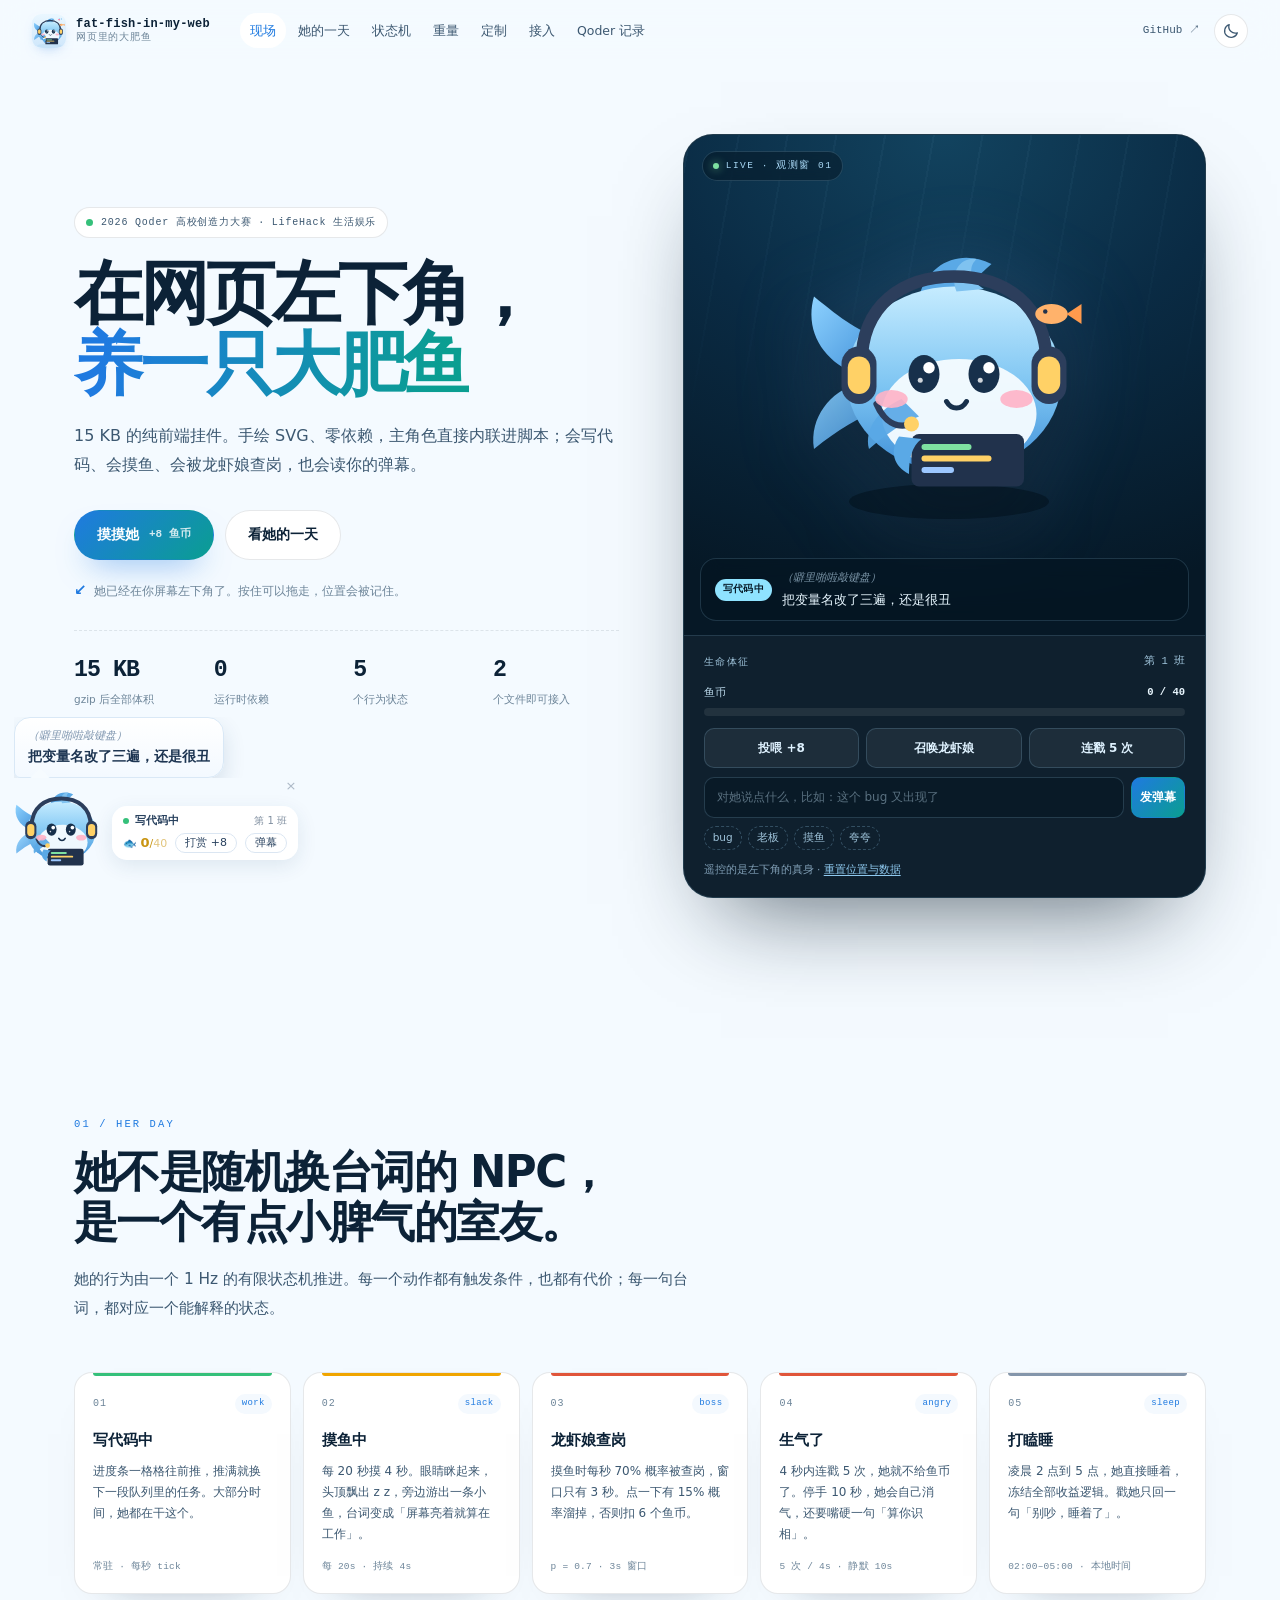
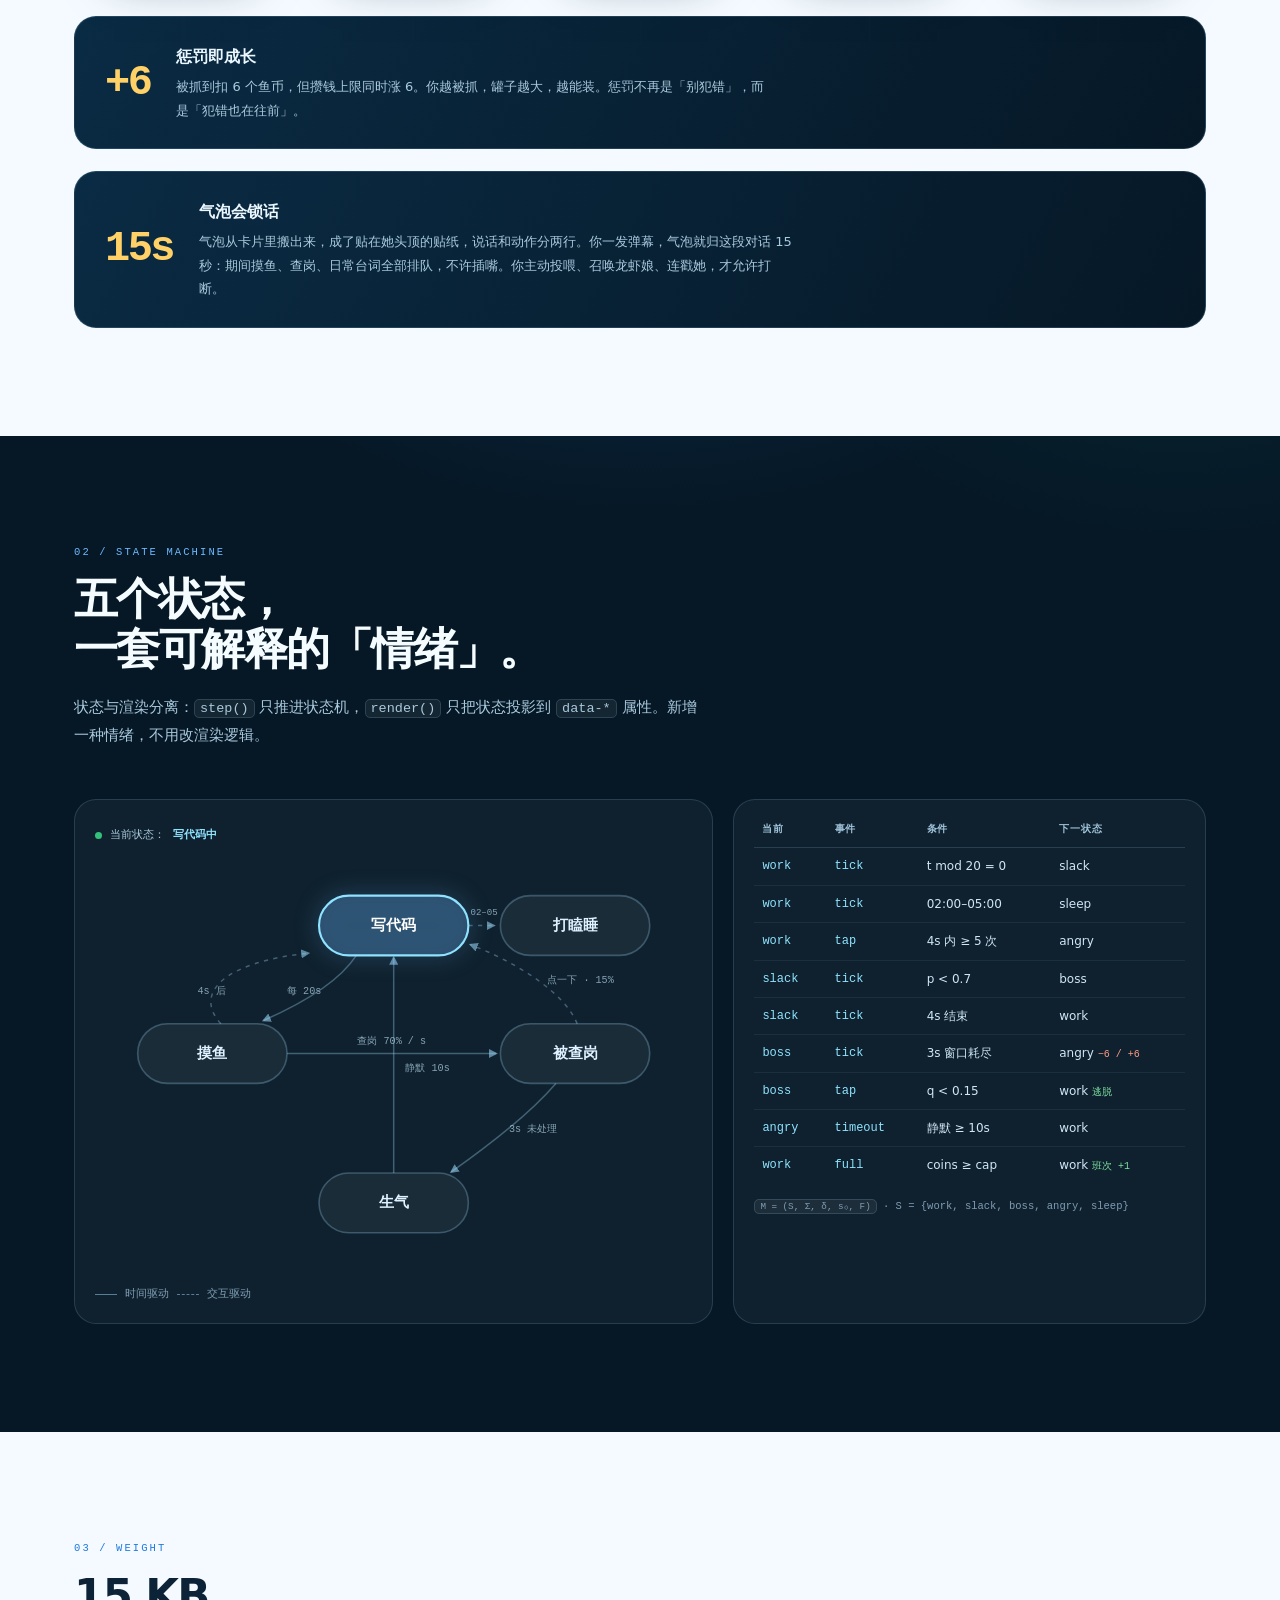
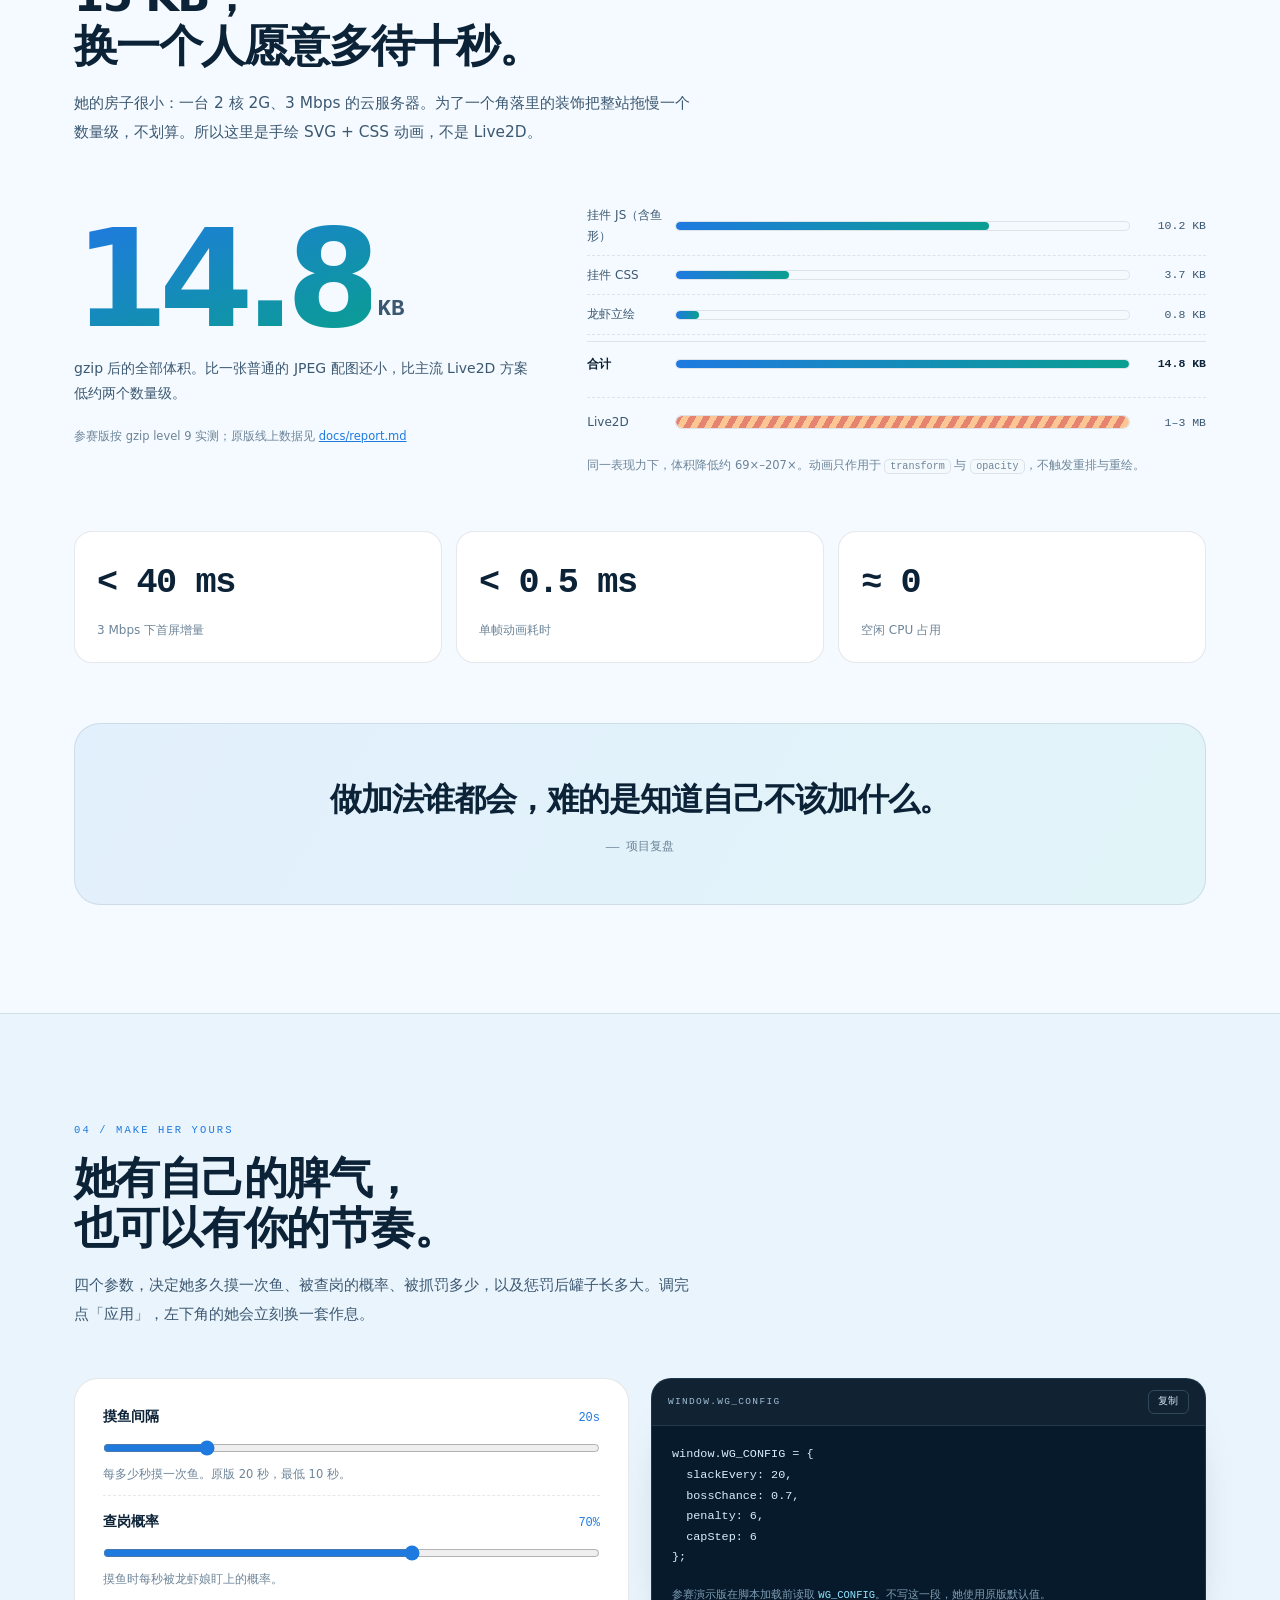
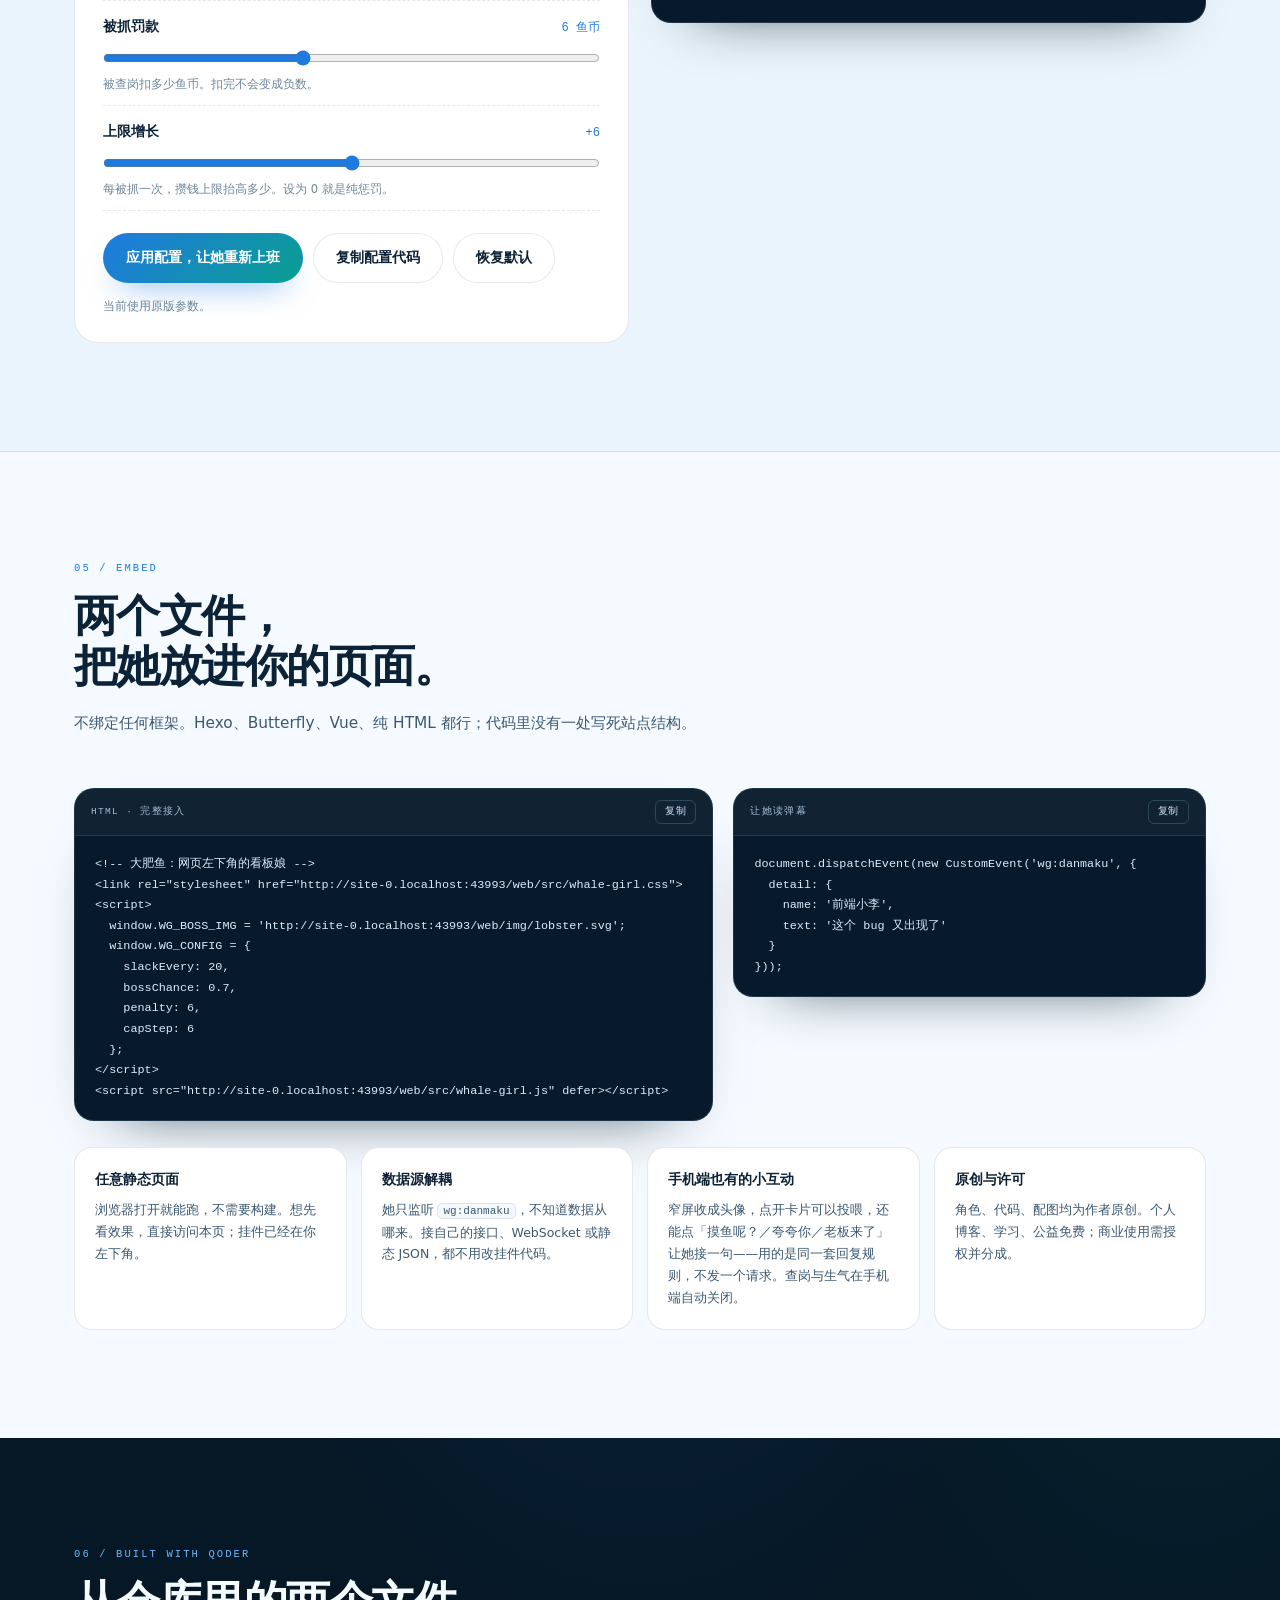
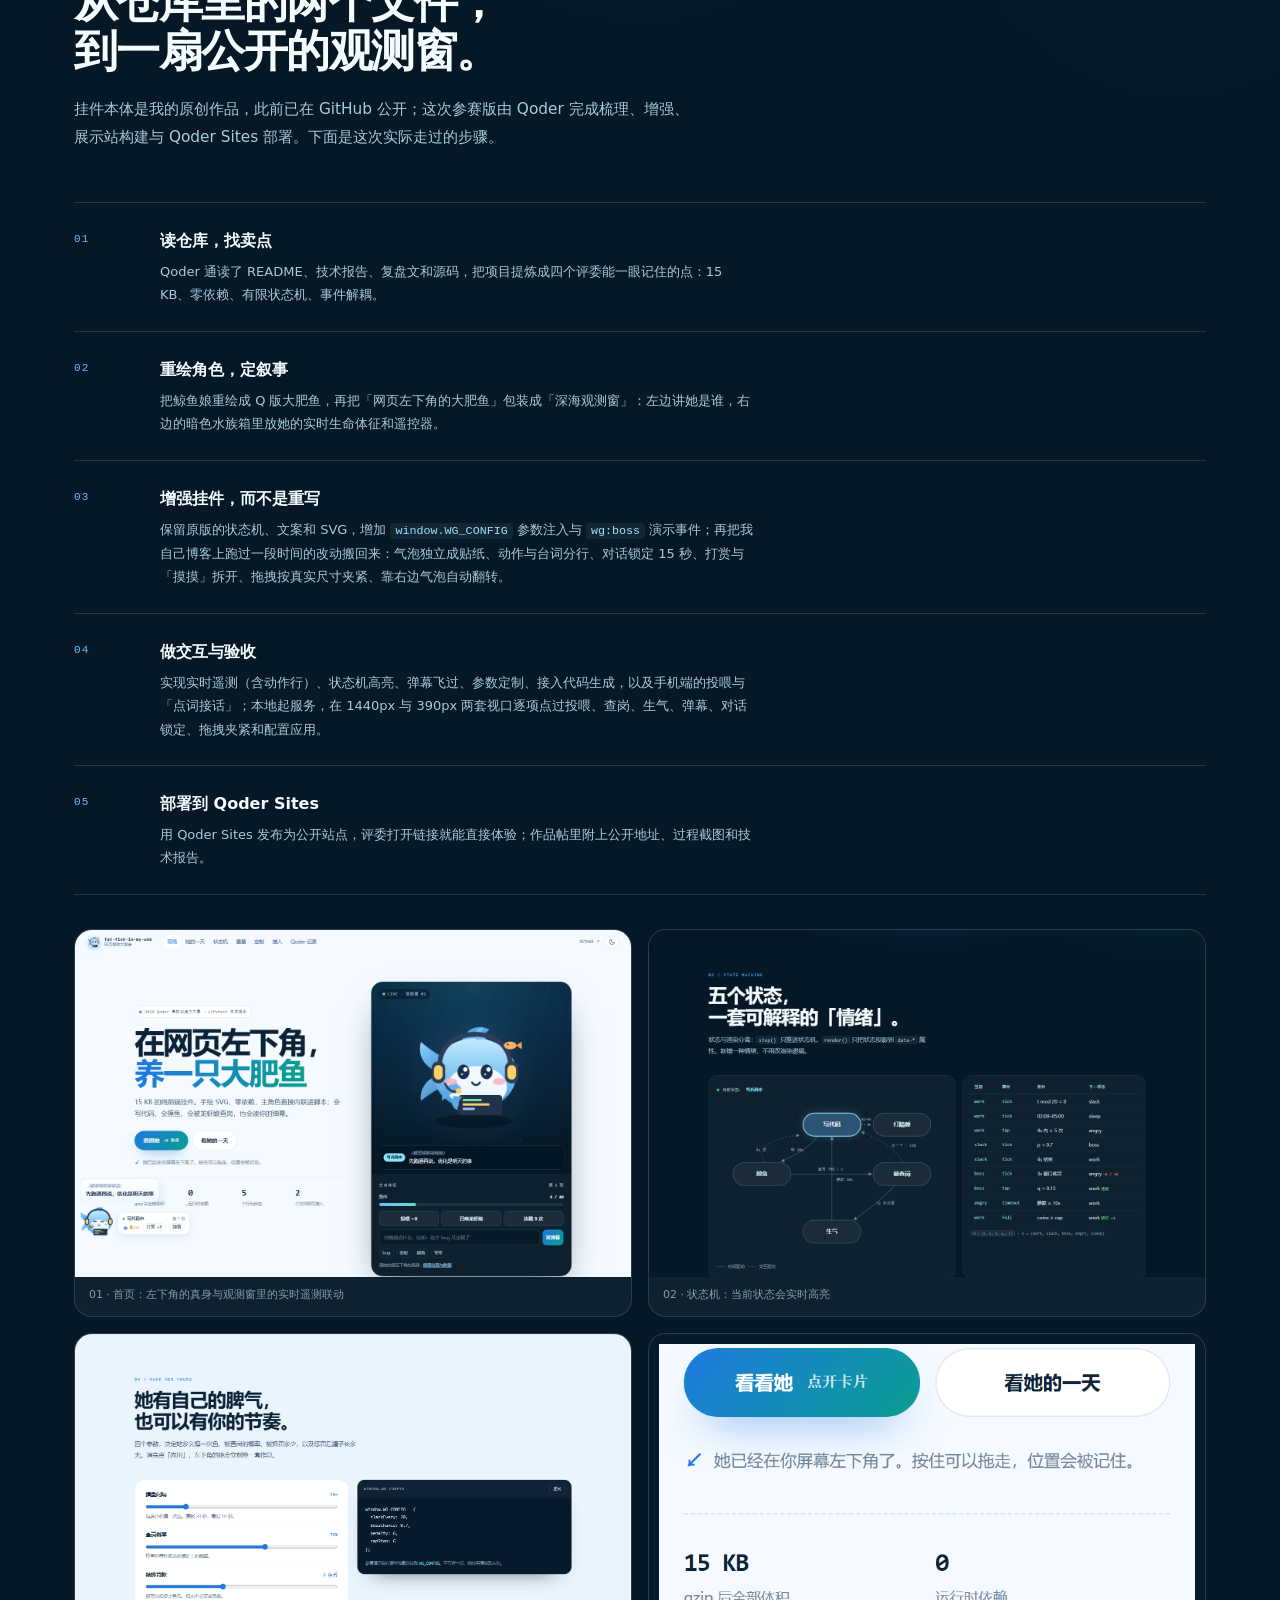
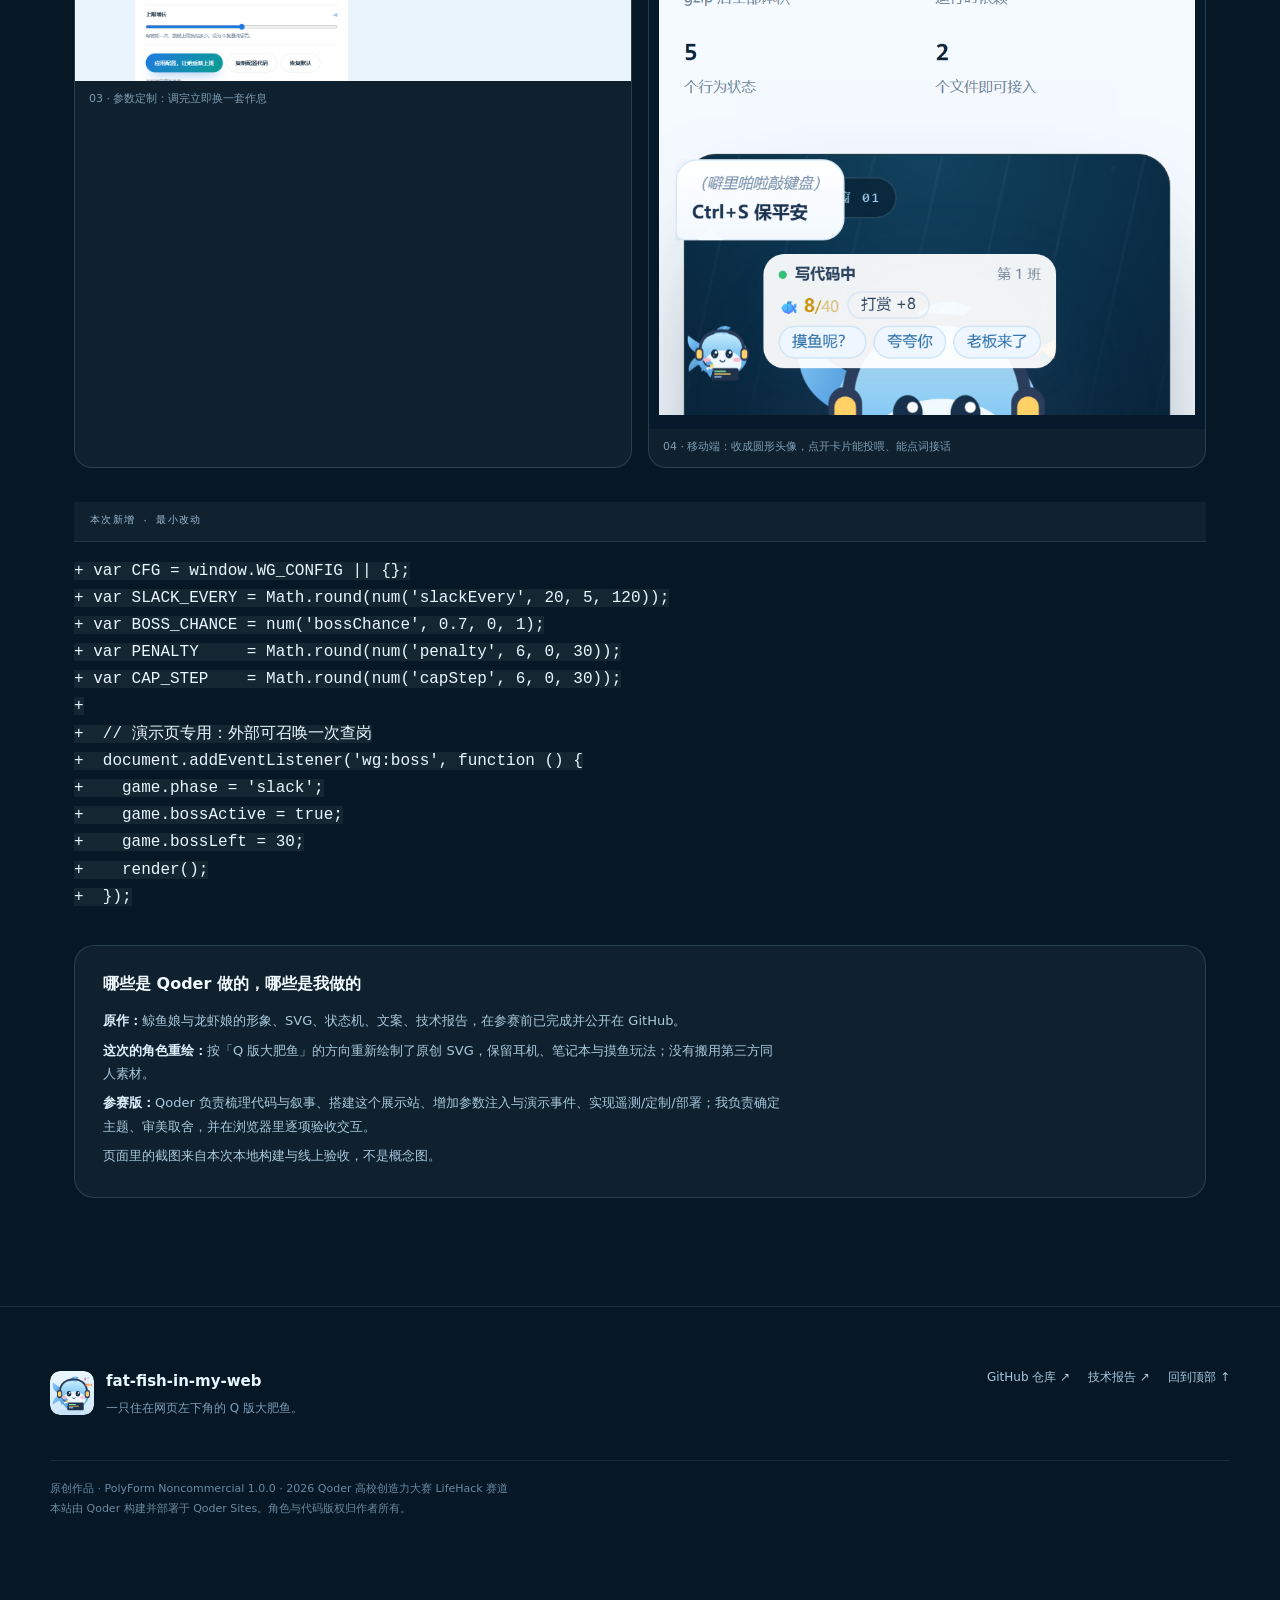
==== web/index.html @ 29bec988 "feat: 参赛版「大肥鱼」展示站与挂件增强（2026 Qoder 高校创造力大赛 · LifeHack） 角色从鲸鱼娘重绘为原创 Q 版大肥鱼（原素材为 CC BY-NC-SA，不搬运）。 挂件补上" ====
<!DOCTYPE html>
<html lang="zh-CN" data-theme="light">
<head>
<meta charset="utf-8">
<meta name="viewport" content="width=device-width, initial-scale=1">
<title>大肥鱼 · 在网页左下角养一只 Q 版大肥鱼</title>
<meta name="description" content="一个纯前端、零依赖、手绘 SVG 的 Q 版网页看板娘。会写代码、会摸鱼、会被龙虾娘查岗，也会读你的弹幕。2026 Qoder 高校创造力大赛 LifeHack 参赛作品。">
<meta name="author" content="JINRONG121312">
<meta name="theme-color" content="#f4faff">
<script>
  // 尽早标记 JS 可用并恢复主题，避免首屏闪烁
  (function () {
    var d = document.documentElement;
    d.classList.add('js');
    try {
      var t = localStorage.getItem('wg-site-theme');
      if (t !== 'light' && t !== 'dark') {
        t = window.matchMedia && window.matchMedia('(prefers-color-scheme: dark)').matches ? 'dark' : 'light';
      }
      d.setAttribute('data-theme', t);
    } catch (e) { /* 隐私模式忽略 */ }
  })();
</script>
<link rel="icon" href="assets/fat-fish.svg" type="image/svg+xml">
<link rel="canonical" href="https://fat-fish-in-my-web-k9qghxjx4u5.qoder.website/">
<link rel="stylesheet" href="styles.css">
<link rel="stylesheet" href="src/whale-girl.css">

<meta property="og:type" content="website">
<meta property="og:url" content="https://fat-fish-in-my-web-k9qghxjx4u5.qoder.website/">
<meta property="og:site_name" content="fat-fish-in-my-web">
<meta property="og:title" content="大肥鱼 · 网页左下角的 Q 版看板娘">
<meta property="og:description" content="会写代码、会摸鱼、会被龙虾娘查岗，也会读你的弹幕。纯前端、零依赖、手绘 SVG。">
<meta property="og:image" content="https://fat-fish-in-my-web-k9qghxjx4u5.qoder.website/assets/social-preview.png">
<meta property="og:image:width" content="1200">
<meta property="og:image:height" content="630">
<meta property="og:image:alt" content="大肥鱼：网页左下角的 Q 版看板娘">
<meta name="twitter:card" content="summary_large_image">
<meta name="twitter:title" content="大肥鱼 · 网页左下角的 Q 版看板娘">
<meta name="twitter:description" content="会写代码、会摸鱼、会被龙虾娘查岗，也会读你的弹幕。纯前端、零依赖、手绘 SVG。">
<meta name="twitter:image" content="https://fat-fish-in-my-web-k9qghxjx4u5.qoder.website/assets/social-preview.png">

<script>
  // 参赛演示版配置：必须在挂件脚本之前写入
  (function () {
    window.WG_BOSS_IMG = 'img/lobster.svg';
    var p = new URLSearchParams(location.search);
    var cfg = {};
    if (p.has('slack')) cfg.slackEvery = Number(p.get('slack'));
    if (p.has('boss')) cfg.bossChance = Number(p.get('boss'));
    if (p.has('penalty')) cfg.penalty = Number(p.get('penalty'));
    if (p.has('cap')) cfg.capStep = Number(p.get('cap'));
    if (Object.keys(cfg).length) window.WG_CONFIG = cfg;
  })();
</script>
</head>
<body>
<a class="skip-link" href="#main">跳到主要内容</a>

<header class="site-header" id="site-header">
  <a class="brand" href="#top" aria-label="fat-fish-in-my-web，回到顶部">
    <img src="assets/fat-fish.svg" alt="" width="34" height="34">
    <span class="brand-text"><b>fat-fish-in-my-web</b><small>网页里的大肥鱼</small></span>
  </a>

  <nav class="site-nav" aria-label="主导航">
    <a href="#live">现场</a>
    <a href="#day">她的一天</a>
    <a href="#fsm">状态机</a>
    <a href="#weight">重量</a>
    <a href="#customize">定制</a>
    <a href="#embed">接入</a>
    <a href="#qoder">Qoder 记录</a>
  </nav>

  <div class="header-actions">
    <a class="ghost-link" href="https://github.com/JINRONG121312/whale-in-my-web" target="_blank" rel="noopener">GitHub <span aria-hidden="true">↗</span></a>
    <button class="theme-toggle" id="theme-toggle" type="button" aria-label="切换到深色模式" aria-pressed="false">
      <svg class="icon-moon" viewBox="0 0 24 24" width="18" height="18" aria-hidden="true"><path d="M20.5 14.4A8.6 8.6 0 0 1 9.6 3.5 8.7 8.7 0 1 0 20.5 14.4Z" fill="none" stroke="currentColor" stroke-width="1.7" stroke-linejoin="round"/></svg>
      <svg class="icon-sun" viewBox="0 0 24 24" width="18" height="18" aria-hidden="true"><circle cx="12" cy="12" r="4.1" fill="none" stroke="currentColor" stroke-width="1.7"/><path d="M12 2.5v2.2M12 19.3v2.2M2.5 12h2.2M19.3 12h2.2M5.3 5.3l1.6 1.6M17.1 17.1l1.6 1.6M18.7 5.3l-1.6 1.6M6.9 17.1l-1.6 1.6" fill="none" stroke="currentColor" stroke-width="1.7" stroke-linecap="round"/></svg>
    </button>
  </div>
</header>

<main id="main">
  <section class="hero" id="top">
    <div class="hero-copy reveal">
      <p class="eyebrow"><span class="pulse" aria-hidden="true"></span> 2026 Qoder 高校创造力大赛 · LifeHack 生活娱乐</p>
      <h1>在网页左下角，<br><em>养一只大肥鱼</em></h1>
      <p class="lede">15 KB 的纯前端挂件。手绘 SVG、零依赖，主角色直接内联进脚本；会写代码、会摸鱼、会被龙虾娘查岗，也会读你的弹幕。</p>

      <div class="hero-actions">
        <button class="btn btn-primary" id="hero-feed" type="button">摸摸她 <span class="btn-extra">+8 鱼币</span></button>
        <a class="btn btn-ghost" href="#day">看她的一天</a>
      </div>

      <p class="whale-hint"><span class="hint-arrow" aria-hidden="true">↙</span> 她已经在你屏幕左下角了。按住可以拖走，位置会被记住。</p>

      <dl class="stats">
        <div><dt>15 KB</dt><dd>gzip 后全部体积</dd></div>
        <div><dt>0</dt><dd>运行时依赖</dd></div>
        <div><dt>5</dt><dd>个行为状态</dd></div>
        <div><dt>2</dt><dd>个文件即可接入</dd></div>
      </dl>
    </div>

    <div class="aquarium reveal" id="live" aria-label="大肥鱼实时观测窗与遥控器">
      <div class="aquarium-sky">
        <div class="bubbles" aria-hidden="true">
          <i style="--x:10%;--d:10s;--s:5px;--delay:-2s"></i>
          <i style="--x:22%;--d:13s;--s:3px;--delay:-7s"></i>
          <i style="--x:38%;--d:9s;--s:6px;--delay:-4s"></i>
          <i style="--x:58%;--d:14s;--s:4px;--delay:-9s"></i>
          <i style="--x:74%;--d:11s;--s:7px;--delay:-1s"></i>
          <i style="--x:88%;--d:12s;--s:3px;--delay:-6s"></i>
        </div>

        <div class="aquarium-label"><i aria-hidden="true"></i> LIVE · 观测窗 01</div>
        <div class="danmaku-band" id="danmaku-band" aria-hidden="true"></div>

        <div class="hero-whale" aria-hidden="true">
          <svg viewBox="0 0 120 120">
            <defs>
              <linearGradient id="heroBody" x1="0" y1="0" x2="0" y2="1">
                <stop offset="0%" stop-color="#c6ecff"/>
                <stop offset="55%" stop-color="#7cc4f2"/>
                <stop offset="100%" stop-color="#3f8fd8"/>
              </linearGradient>
              <linearGradient id="heroFin" x1="0" y1="0" x2="1" y2="1">
                <stop offset="0%" stop-color="#8ed2ff"/>
                <stop offset="100%" stop-color="#3f8fd8"/>
              </linearGradient>
            </defs>
            <ellipse cx="62" cy="113" rx="40" ry="7" fill="#03111d" opacity="0.55"/>
            <g class="tail">
              <path d="M25 62C12 57 4 45 8 31c11 9 19 15 27 16-5 6-9 11-10 15z" fill="url(#heroFin)"/>
              <path d="M25 66C15 69 6 79 8 92c10-8 18-13 26-15-5-5-8-8-9-11z" fill="url(#heroFin)" opacity="0.88"/>
            </g>
            <path d="M50 31c4-14 17-19 29-13-6 5-12 12-15 20z" fill="#5aa9e6"/>
            <ellipse cx="64" cy="64" rx="43" ry="37" fill="url(#heroBody)"/>
            <ellipse cx="66" cy="78" rx="31" ry="22" fill="#f6fcff" opacity="0.95"/>
            <path d="M43 72c-9 4-15 12-13 20 7-6 14-11 20-13z" fill="#5aa9e6" opacity="0.92"/>
            <path d="M65 29c-3-8 2-14 8-13-4 4-2 9 3 12z" fill="#7fc2f0"/>
            <path d="M27 58c0-24 17-35 37-35s37 11 37 35" fill="none" stroke="#2c3e5c" stroke-width="5" stroke-linecap="round"/>
            <rect x="19" y="51" width="14" height="23" rx="7" fill="#2c3e5c"/>
            <rect x="21.5" y="55" width="9" height="15" rx="4.5" fill="#ffd166"/>
            <rect x="95" y="51" width="14" height="23" rx="7" fill="#2c3e5c"/>
            <rect x="97.5" y="55" width="9" height="15" rx="4.5" fill="#ffd166"/>
            <path d="M33 74c3 7 8 10 14 8" fill="none" stroke="#2c3e5c" stroke-width="2.5" stroke-linecap="round"/>
            <circle cx="47" cy="82" r="3" fill="#ffd166"/>
            <g class="eyes">
              <ellipse cx="52" cy="62" rx="6.2" ry="7.6" fill="#17304b"/>
              <ellipse cx="76" cy="62" rx="6.2" ry="7.6" fill="#17304b"/>
              <circle cx="54" cy="59.5" r="2.3" fill="#ffffff"/>
              <circle cx="78" cy="59.5" r="2.3" fill="#ffffff"/>
              <circle cx="50.5" cy="64.5" r="1" fill="#ffffff" opacity="0.8"/>
              <circle cx="74.5" cy="64.5" r="1" fill="#ffffff" opacity="0.8"/>
            </g>
            <ellipse cx="39" cy="72" rx="6.5" ry="3.6" fill="#ffb3c7" opacity="0.9"/>
            <ellipse cx="89" cy="72" rx="6.5" ry="3.6" fill="#ffb3c7" opacity="0.9"/>
            <path d="M61 73c2 3.5 6 3.5 8 0" fill="none" stroke="#17304b" stroke-width="2" stroke-linecap="round"/>
            <g>
              <rect x="47" y="86" width="45" height="21" rx="3" fill="#21324c"/>
              <rect x="51" y="90" width="20" height="2.4" rx="1.2" fill="#7ee0a0"/>
              <rect x="51" y="94.6" width="28" height="2.4" rx="1.2" fill="#ffd166"/>
              <rect x="51" y="99.2" width="13" height="2.4" rx="1.2" fill="#9cc7ff"/>
            </g>
            <path d="M42 87c-4 6-2 12 4 15 0-6 1-11 5-14z" fill="#5aa9e6"/>
            <g class="fish">
              <ellipse cx="103" cy="38" rx="6.5" ry="4" fill="#ffb26b"/>
              <path d="M109 38l6-4v8z" fill="#ff9a4d"/>
              <circle cx="100.5" cy="37" r="0.9" fill="#21324c"/>
            </g>
          </svg>
        </div>

        <div class="aquarium-quote">
          <span class="quote-state" id="quote-state">写代码中</span>
          <div class="quote-text">
            <p class="quote-act" id="quote-act"></p>
            <p id="quote-line">大肥鱼正在假装很忙</p>
          </div>
        </div>
      </div>

      <div class="console">
        <div class="console-head">
          <span class="console-title">生命体征<span class="config-badge" id="config-badge" hidden>自定义参数</span></span>
          <span class="console-shift" id="console-shift">第 1 班</span>
        </div>

        <div class="meter-row">
          <div class="meter-label"><span>鱼币</span><b><span id="coins">0</span> / <span id="cap">40</span></b></div>
          <div class="meter" role="progressbar" aria-label="鱼币进度" aria-valuemin="0" aria-valuemax="40" aria-valuenow="0" id="coins-meter"><span id="coins-bar"></span></div>
        </div>

        <div class="console-actions">
          <button class="mini-btn" id="btn-feed" type="button">投喂 +8</button>
          <button class="mini-btn" id="btn-boss" type="button">召唤龙虾娘</button>
          <button class="mini-btn" id="btn-angry" type="button">连戳 5 次</button>
        </div>

        <form class="danmaku-form" id="danmaku-form">
          <label class="sr-only" for="danmaku-input">对她说点什么</label>
          <input id="danmaku-input" type="text" maxlength="28" placeholder="对她说点什么，比如：这个 bug 又出现了" autocomplete="off">
          <button class="mini-btn mini-btn-send" type="submit">发弹幕</button>
        </form>

        <div class="quick-lines" aria-label="快捷弹幕">
          <button type="button" data-line="这个 bug 又出现了">bug</button>
          <button type="button" data-line="老板来了，快装忙">老板</button>
          <button type="button" data-line="今天又摸鱼了">摸鱼</button>
          <button type="button" data-line="大肥鱼好可爱">夸夸</button>
        </div>

        <p class="console-note">遥控的是左下角的真身 · <button class="text-btn" id="btn-reset" type="button">重置位置与数据</button></p>
      </div>
    </div>
  </section>

  <section class="section" id="day">
    <div class="section-head reveal">
      <p class="kicker">01 / HER DAY</p>
      <h2>她不是随机换台词的 NPC，<br>是一个有点小脾气的室友。</h2>
      <p class="section-lede">她的行为由一个 1 Hz 的有限状态机推进。每一个动作都有触发条件，也都有代价；每一句台词，都对应一个能解释的状态。</p>
    </div>

    <div class="timeline">
      <article class="tcard reveal" data-state="work">
        <div class="tcard-top"><span class="tnum">01</span><span class="tstate">work</span></div>
        <h3>写代码中</h3>
        <p>进度条一格格往前推，推满就换下一段队列里的任务。大部分时间，她都在干这个。</p>
        <div class="tmeta">常驻 · 每秒 tick</div>
      </article>
      <article class="tcard reveal" data-state="slack">
        <div class="tcard-top"><span class="tnum">02</span><span class="tstate">slack</span></div>
        <h3>摸鱼中</h3>
        <p>每 20 秒摸 4 秒。眼睛眯起来，头顶飘出 z z，旁边游出一条小鱼，台词变成「屏幕亮着就算在工作」。</p>
        <div class="tmeta">每 20s · 持续 4s</div>
      </article>
      <article class="tcard reveal" data-state="boss">
        <div class="tcard-top"><span class="tnum">03</span><span class="tstate">boss</span></div>
        <h3>龙虾娘查岗</h3>
        <p>摸鱼时每秒 70% 概率被查岗，窗口只有 3 秒。点一下有 15% 概率溜掉，否则扣 6 个鱼币。</p>
        <div class="tmeta">p = 0.7 · 3s 窗口</div>
      </article>
      <article class="tcard reveal" data-state="angry">
        <div class="tcard-top"><span class="tnum">04</span><span class="tstate">angry</span></div>
        <h3>生气了</h3>
        <p>4 秒内连戳 5 次，她就不给鱼币了。停手 10 秒，她会自己消气，还要嘴硬一句「算你识相」。</p>
        <div class="tmeta">5 次 / 4s · 静默 10s</div>
      </article>
      <article class="tcard reveal" data-state="sleep">
        <div class="tcard-top"><span class="tnum">05</span><span class="tstate">sleep</span></div>
        <h3>打瞌睡</h3>
        <p>凌晨 2 点到 5 点，她直接睡着，冻结全部收益逻辑。戳她只回一句「别吵，睡着了」。</p>
        <div class="tmeta">02:00–05:00 · 本地时间</div>
      </article>
    </div>

    <aside class="insight reveal">
      <div class="insight-mark" aria-hidden="true">+6</div>
      <div>
        <h3>惩罚即成长</h3>
        <p>被抓到扣 6 个鱼币，但攒钱上限同时涨 6。你越被抓，罐子越大，越能装。惩罚不再是「别犯错」，而是「犯错也在往前」。</p>
      </div>
    </aside>

    <aside class="insight reveal">
      <div class="insight-mark" aria-hidden="true">15s</div>
      <div>
        <h3>气泡会锁话</h3>
        <p>气泡从卡片里搬出来，成了贴在她头顶的贴纸，说话和动作分两行。你一发弹幕，气泡就归这段对话 15 秒：期间摸鱼、查岗、日常台词全部排队，不许插嘴。你主动投喂、召唤龙虾娘、连戳她，才允许打断。</p>
      </div>
    </aside>
  </section>

  <div class="dark-band" id="fsm">
    <section class="section">
      <div class="section-head reveal">
        <p class="kicker">02 / STATE MACHINE</p>
        <h2>五个状态，<br>一套可解释的「情绪」。</h2>
        <p class="section-lede">状态与渲染分离：<code>step()</code> 只推进状态机，<code>render()</code> 只把状态投影到 <code>data-*</code> 属性。新增一种情绪，不用改渲染逻辑。</p>
      </div>

      <div class="fsm-grid">
        <div class="fsm-diagram reveal">
          <div class="fsm-live"><span class="pulse" aria-hidden="true"></span> 当前状态：<b id="fsm-current">写代码中</b></div>
          <svg viewBox="0 0 560 400" role="img" aria-labelledby="fsm-title fsm-desc">
            <title id="fsm-title">大肥鱼的状态机</title>
            <desc id="fsm-desc">写代码、摸鱼、被查岗、生气、打瞌睡五个状态及它们之间的转移关系。实线表示时间驱动，虚线表示交互驱动。</desc>
            <defs>
              <marker id="fsm-arrow" viewBox="0 0 10 10" refX="8" refY="5" markerWidth="6" markerHeight="6" orient="auto-start-reverse">
                <path d="M0 0L10 5L0 10z" class="fsm-arrow"/>
              </marker>
            </defs>

            <path class="fsm-edge" d="M245 96 C228 122 190 143 158 157" marker-end="url(#fsm-arrow)"/>
            <text class="fsm-edge-label" x="180" y="132">每 20s</text>

            <path class="fsm-edge fsm-edge--dashed" d="M118 160 C92 132 120 102 200 94" marker-end="url(#fsm-arrow)"/>
            <text class="fsm-edge-label" x="96" y="132">4s 后</text>

            <path class="fsm-edge" d="M180 188 L376 188" marker-end="url(#fsm-arrow)"/>
            <text class="fsm-edge-label" x="246" y="179">查岗 70% / s</text>

            <path class="fsm-edge" d="M432 216 C408 244 368 275 334 299" marker-end="url(#fsm-arrow)"/>
            <text class="fsm-edge-label" x="388" y="262">3s 未处理</text>

            <path class="fsm-edge fsm-edge--dashed" d="M452 160 C440 130 392 101 352 86" marker-end="url(#fsm-arrow)"/>
            <text class="fsm-edge-label" x="424" y="122">点一下 · 15%</text>

            <path class="fsm-edge" d="M280 300 L280 98" marker-end="url(#fsm-arrow)"/>
            <text class="fsm-edge-label" x="291" y="204">静默 10s</text>

            <path class="fsm-edge fsm-edge--dashed" d="M350 68 L374 68" marker-end="url(#fsm-arrow)"/>
            <text class="fsm-edge-label" x="352" y="58" style="font-size:8.5px">02–05</text>

            <g class="fsm-node" data-node="work">
              <rect x="210" y="40" width="140" height="56" rx="28"/>
              <text x="280" y="68">写代码</text>
            </g>
            <g class="fsm-node" data-node="slack">
              <rect x="40" y="160" width="140" height="56" rx="28"/>
              <text x="110" y="188">摸鱼</text>
            </g>
            <g class="fsm-node" data-node="boss">
              <rect x="380" y="160" width="140" height="56" rx="28"/>
              <text x="450" y="188">被查岗</text>
            </g>
            <g class="fsm-node" data-node="angry">
              <rect x="210" y="300" width="140" height="56" rx="28"/>
              <text x="280" y="328">生气</text>
            </g>
            <g class="fsm-node" data-node="sleep">
              <rect x="380" y="40" width="140" height="56" rx="28"/>
              <text x="450" y="68">打瞌睡</text>
            </g>
          </svg>
          <p class="fsm-legend"><span class="legend-line"></span> 时间驱动 <span class="legend-line legend-line--dashed"></span> 交互驱动</p>
        </div>

        <div class="fsm-table reveal">
          <table>
            <caption class="sr-only">状态转移表</caption>
            <thead><tr><th>当前</th><th>事件</th><th>条件</th><th>下一状态</th></tr></thead>
            <tbody>
              <tr><td>work</td><td>tick</td><td>t mod 20 = 0</td><td>slack</td></tr>
              <tr><td>work</td><td>tick</td><td>02:00–05:00</td><td>sleep</td></tr>
              <tr><td>work</td><td>tap</td><td>4s 内 ≥ 5 次</td><td>angry</td></tr>
              <tr><td>slack</td><td>tick</td><td>p &lt; 0.7</td><td>boss</td></tr>
              <tr><td>slack</td><td>tick</td><td>4s 结束</td><td>work</td></tr>
              <tr><td>boss</td><td>tick</td><td>3s 窗口耗尽</td><td>angry <span class="neg">−6 / +6</span></td></tr>
              <tr><td>boss</td><td>tap</td><td>q &lt; 0.15</td><td>work <span class="pos">逃脱</span></td></tr>
              <tr><td>angry</td><td>timeout</td><td>静默 ≥ 10s</td><td>work</td></tr>
              <tr><td>work</td><td>full</td><td>coins ≥ cap</td><td>work <span class="pos">班次 +1</span></td></tr>
            </tbody>
          </table>
          <p class="fsm-note"><code>M = (S, Σ, δ, s₀, F)</code> · S = {work, slack, boss, angry, sleep}</p>
        </div>
      </div>
    </section>
  </div>

  <section class="section" id="weight">
    <div class="section-head reveal">
      <p class="kicker">03 / WEIGHT</p>
      <h2>15 KB，<br>换一个人愿意多待十秒。</h2>
      <p class="section-lede">她的房子很小：一台 2 核 2G、3 Mbps 的云服务器。为了一个角落里的装饰把整站拖慢一个数量级，不划算。所以这里是手绘 SVG + CSS 动画，不是 Live2D。</p>
    </div>

    <div class="weight-grid">
      <div class="weight-number reveal">
        <div><span class="big">14.8</span><span class="unit">KB</span></div>
        <p>gzip 后的全部体积。比一张普通的 JPEG 配图还小，比主流 Live2D 方案低约两个数量级。</p>
        <p class="weight-source">参赛版按 gzip level 9 实测；原版线上数据见 <a href="https://github.com/JINRONG121312/whale-in-my-web/blob/main/docs/report.md" target="_blank" rel="noopener">docs/report.md</a></p>
      </div>

      <div class="weight-chart reveal">
        <div class="size-row"><span class="size-name">挂件 JS（含鱼形）</span><div class="size-bar"><span style="--w:69%"></span></div><span class="size-num">10.2 KB</span></div>
        <div class="size-row"><span class="size-name">挂件 CSS</span><div class="size-bar"><span style="--w:25%"></span></div><span class="size-num">3.7 KB</span></div>
        <div class="size-row"><span class="size-name">龙虾立绘</span><div class="size-bar"><span style="--w:5%"></span></div><span class="size-num">0.8 KB</span></div>
        <div class="size-row size-row--total"><span class="size-name">合计</span><div class="size-bar"><span style="--w:100%"></span></div><span class="size-num">14.8 KB</span></div>
        <div class="size-row size-row--compare"><span class="size-name">Live2D</span><div class="size-bar size-bar--compare"><span style="--w:100%"></span></div><span class="size-num">1–3 MB</span></div>
        <p class="chart-note">同一表现力下，体积降低约 69×–207×。动画只作用于 <code>transform</code> 与 <code>opacity</code>，不触发重排与重绘。</p>
      </div>
    </div>

    <div class="perf-grid">
      <div class="perf-card reveal"><b>&lt; 40 ms</b><span>3 Mbps 下首屏增量</span></div>
      <div class="perf-card reveal"><b>&lt; 0.5 ms</b><span>单帧动画耗时</span></div>
      <div class="perf-card reveal"><b>≈ 0</b><span>空闲 CPU 占用</span></div>
    </div>

    <div class="quote-band reveal">
      <p>做加法谁都会，难的是知道自己不该加什么。</p>
      <span>—— 项目复盘</span>
    </div>
  </section>

  <div class="tint-band" id="customize">
    <section class="section">
      <div class="section-head reveal">
        <p class="kicker">04 / MAKE HER YOURS</p>
        <h2>她有自己的脾气，<br>也可以有你的节奏。</h2>
        <p class="section-lede">四个参数，决定她多久摸一次鱼、被查岗的概率、被抓罚多少，以及惩罚后罐子长多大。调完点「应用」，左下角的她会立刻换一套作息。</p>
      </div>

      <div class="custom-grid">
        <form class="customizer reveal" id="customizer">
          <div class="slider-row">
            <label for="opt-slack">摸鱼间隔 <output id="out-slack" for="opt-slack">20s</output></label>
            <input id="opt-slack" type="range" min="10" max="60" step="1" value="20">
            <p>每多少秒摸一次鱼。原版 20 秒，最低 10 秒。</p>
          </div>
          <div class="slider-row">
            <label for="opt-boss">查岗概率 <output id="out-boss" for="opt-boss">70%</output></label>
            <input id="opt-boss" type="range" min="20" max="100" step="5" value="70">
            <p>摸鱼时每秒被龙虾娘盯上的概率。</p>
          </div>
          <div class="slider-row">
            <label for="opt-penalty">被抓罚款 <output id="out-penalty" for="opt-penalty">6 鱼币</output></label>
            <input id="opt-penalty" type="range" min="2" max="12" step="1" value="6">
            <p>被查岗扣多少鱼币。扣完不会变成负数。</p>
          </div>
          <div class="slider-row">
            <label for="opt-cap">上限增长 <output id="out-cap" for="opt-cap">+6</output></label>
            <input id="opt-cap" type="range" min="0" max="12" step="1" value="6">
            <p>每被抓一次，攒钱上限抬高多少。设为 0 就是纯惩罚。</p>
          </div>

          <div class="custom-actions">
            <button class="btn btn-primary" type="submit">应用配置，让她重新上班</button>
            <button class="btn btn-ghost" type="button" id="copy-config">复制配置代码</button>
            <button class="btn btn-ghost" type="button" id="reset-config">恢复默认</button>
          </div>
          <p class="form-note" id="custom-status">当前使用原版参数。</p>
        </form>

        <div class="code-card reveal">
          <div class="code-head"><span>window.WG_CONFIG</span><button class="copy-btn" type="button" data-copy="config-code">复制</button></div>
          <pre><code id="config-code"></code></pre>
          <p class="code-note">参赛演示版在脚本加载前读取 <code>WG_CONFIG</code>。不写这一段，她使用原版默认值。</p>
        </div>
      </div>
    </section>
  </div>

  <section class="section" id="embed">
    <div class="section-head reveal">
      <p class="kicker">05 / EMBED</p>
      <h2>两个文件，<br>把她放进你的页面。</h2>
      <p class="section-lede">不绑定任何框架。Hexo、Butterfly、Vue、纯 HTML 都行；代码里没有一处写死站点结构。</p>
    </div>

    <div class="embed-grid">
      <div class="code-card reveal">
        <div class="code-head"><span>HTML · 完整接入</span><button class="copy-btn" type="button" data-copy="embed-html">复制</button></div>
        <pre><code id="embed-html"></code></pre>
      </div>
      <div class="code-card reveal">
        <div class="code-head"><span>让她读弹幕</span><button class="copy-btn" type="button" data-copy="embed-event">复制</button></div>
        <pre><code id="embed-event">document.dispatchEvent(new CustomEvent('wg:danmaku', {
  detail: {
    name: '前端小李',
    text: '这个 bug 又出现了'
  }
}));</code></pre>
      </div>
    </div>

    <div class="embed-notes">
      <div class="note-card reveal">
        <h3>任意静态页面</h3>
        <p>浏览器打开就能跑，不需要构建。想先看效果，直接访问本页；挂件已经在你左下角。</p>
      </div>
      <div class="note-card reveal">
        <h3>数据源解耦</h3>
        <p>她只监听 <code>wg:danmaku</code>，不知道数据从哪来。接自己的接口、WebSocket 或静态 JSON，都不用改挂件代码。</p>
      </div>
      <div class="note-card reveal">
        <h3>手机端也有的小互动</h3>
        <p>窄屏收成头像，点开卡片可以投喂，还能点「摸鱼呢？／夸夸你／老板来了」让她接一句——用的是同一套回复规则，不发一个请求。查岗与生气在手机端自动关闭。</p>
      </div>
      <div class="note-card reveal">
        <h3>原创与许可</h3>
        <p>角色、代码、配图均为作者原创。个人博客、学习、公益免费；商业使用需授权并分成。</p>
      </div>
    </div>
  </section>

  <div class="dark-band" id="qoder">
    <section class="section">
      <div class="section-head reveal">
        <p class="kicker">06 / BUILT WITH QODER</p>
        <h2>从仓库里的两个文件，<br>到一扇公开的观测窗。</h2>
        <p class="section-lede">挂件本体是我的原创作品，此前已在 GitHub 公开；这次参赛版由 Qoder 完成梳理、增强、展示站构建与 Qoder Sites 部署。下面是这次实际走过的步骤。</p>
      </div>

      <ol class="build-log" id="build-log">
        <li class="reveal">
          <span class="step">01</span>
          <div><h3>读仓库，找卖点</h3><p>Qoder 通读了 README、技术报告、复盘文和源码，把项目提炼成四个评委能一眼记住的点：15 KB、零依赖、有限状态机、事件解耦。</p></div>
        </li>
        <li class="reveal">
          <span class="step">02</span>
          <div><h3>重绘角色，定叙事</h3><p>把鲸鱼娘重绘成 Q 版大肥鱼，再把「网页左下角的大肥鱼」包装成「深海观测窗」：左边讲她是谁，右边的暗色水族箱里放她的实时生命体征和遥控器。</p></div>
        </li>
        <li class="reveal">
          <span class="step">03</span>
          <div><h3>增强挂件，而不是重写</h3><p>保留原版的状态机、文案和 SVG，增加 <code>window.WG_CONFIG</code> 参数注入与 <code>wg:boss</code> 演示事件；再把我自己博客上跑过一段时间的改动搬回来：气泡独立成贴纸、动作与台词分行、对话锁定 15 秒、打赏与「摸摸」拆开、拖拽按真实尺寸夹紧、靠右边气泡自动翻转。</p></div>
        </li>
        <li class="reveal">
          <span class="step">04</span>
          <div><h3>做交互与验收</h3><p>实现实时遥测（含动作行）、状态机高亮、弹幕飞过、参数定制、接入代码生成，以及手机端的投喂与「点词接话」；本地起服务，在 1440px 与 390px 两套视口逐项点过投喂、查岗、生气、弹幕、对话锁定、拖拽夹紧和配置应用。</p></div>
        </li>
        <li class="reveal">
          <span class="step">05</span>
          <div><h3>部署到 Qoder Sites</h3><p>用 Qoder Sites 发布为公开站点，评委打开链接就能直接体验；作品帖里附上公开地址、过程截图和技术报告。</p></div>
        </li>
      </ol>

      <div class="shot-grid">
        <figure class="reveal">
          <img src="assets/shots/hero.png" alt="首页观测窗与实时遥控器" loading="lazy">
          <figcaption>01 · 首页：左下角的真身与观测窗里的实时遥测联动</figcaption>
        </figure>
        <figure class="reveal">
          <img src="assets/shots/fsm.png" alt="状态机示意图" loading="lazy">
          <figcaption>02 · 状态机：当前状态会实时高亮</figcaption>
        </figure>
        <figure class="reveal">
          <img src="assets/shots/customize.png" alt="参数定制器" loading="lazy">
          <figcaption>03 · 参数定制：调完立即换一套作息</figcaption>
        </figure>
        <figure class="reveal">
          <img src="assets/shots/mobile.png" alt="移动端布局" loading="lazy">
          <figcaption>04 · 移动端：收成圆形头像，点开卡片能投喂、能点词接话</figcaption>
        </figure>
      </div>

      <div class="diff-card reveal">
        <div class="code-head"><span>本次新增 · 最小改动</span></div>
        <pre><code>+ var CFG = window.WG_CONFIG || {};
+ var SLACK_EVERY = Math.round(num('slackEvery', 20, 5, 120));
+ var BOSS_CHANCE = num('bossChance', 0.7, 0, 1);
+ var PENALTY     = Math.round(num('penalty', 6, 0, 30));
+ var CAP_STEP    = Math.round(num('capStep', 6, 0, 30));
+
+  // 演示页专用：外部可召唤一次查岗
+  document.addEventListener('wg:boss', function () {
+    game.phase = 'slack';
+    game.bossActive = true;
+    game.bossLeft = 30;
+    render();
+  });</code></pre>
      </div>

      <div class="honesty reveal">
        <h3>哪些是 Qoder 做的，哪些是我做的</h3>
        <p><b>原作：</b>鲸鱼娘与龙虾娘的形象、SVG、状态机、文案、技术报告，在参赛前已完成并公开在 GitHub。</p>
        <p><b>这次的角色重绘：</b>按「Q 版大肥鱼」的方向重新绘制了原创 SVG，保留耳机、笔记本与摸鱼玩法；没有搬用第三方同人素材。</p>
        <p><b>参赛版：</b>Qoder 负责梳理代码与叙事、搭建这个展示站、增加参数注入与演示事件、实现遥测/定制/部署；我负责确定主题、审美取舍，并在浏览器里逐项验收交互。</p>
        <p>页面里的截图来自本次本地构建与线上验收，不是概念图。</p>
      </div>
    </section>
  </div>
</main>

<footer class="site-footer">
  <div class="footer-inner">
    <div class="footer-brand">
      <img src="assets/fat-fish.svg" alt="" width="44" height="44">
      <div><b>fat-fish-in-my-web</b><p>一只住在网页左下角的 Q 版大肥鱼。</p></div>
    </div>
    <div class="footer-links">
      <a href="https://github.com/JINRONG121312/whale-in-my-web" target="_blank" rel="noopener">GitHub 仓库 ↗</a>
      <a href="https://github.com/JINRONG121312/whale-in-my-web/blob/main/docs/report.md" target="_blank" rel="noopener">技术报告 ↗</a>
      <a href="#top">回到顶部 ↑</a>
    </div>
    <p class="footer-note">原创作品 · PolyForm Noncommercial 1.0.0 · 2026 Qoder 高校创造力大赛 LifeHack 赛道<br>本站由 Qoder 构建并部署于 Qoder Sites。角色与代码版权归作者所有。</p>
  </div>
</footer>

<div class="toast" id="toast" role="status" aria-live="polite"></div>

<script defer src="src/whale-girl.js"></script>
<script defer src="app.js"></script>
</body>
</html>
---- web/styles.css ----
/* ============================================================
   大肥鱼 · 参赛展示站
   浅色海面 + 深色观测窗；无外部字体、无图片依赖（除角色 SVG）
   ============================================================ */

:root {
  --bg: #f4faff;
  --bg-2: #eaf4fc;
  --surface: #ffffff;
  --surface-2: #f4f9fe;
  --ink: #0c2237;
  --ink-2: #3c5871;
  --muted: #6d8599;
  --line: rgba(12, 34, 55, 0.1);
  --accent: #1f7ae0;
  --accent-2: #0a9e91;
  --gold: #e9a100;
  --deep: #061826;
  --deep-2: #0a2b44;
  --deep-line: rgba(160, 220, 255, 0.16);
  --deep-ink: #eaf7ff;
  --deep-muted: #9fbdd4;
  --header-bg: rgba(244, 250, 255, 0.82);
  --shadow: 0 30px 70px -38px rgba(12, 34, 55, 0.35);
  --max: 1180px;
  --sans: "PingFang SC", "Hiragino Sans GB", "Microsoft YaHei", "Noto Sans SC", system-ui, -apple-system, "Segoe UI", sans-serif;
  --mono: ui-monospace, SFMono-Regular, "SF Mono", Menlo, Consolas, "Liberation Mono", monospace;
}

html[data-theme="dark"] {
  --bg: #06131f;
  --bg-2: #081c2b;
  --surface: #0c2234;
  --surface-2: #091a29;
  --ink: #eaf7ff;
  --ink-2: #b7d2e6;
  --muted: #7f9db4;
  --line: rgba(160, 220, 255, 0.14);
  --accent: #6db8ff;
  --accent-2: #5ee0cf;
  --gold: #ffd166;
  --header-bg: rgba(6, 19, 31, 0.82);
  --shadow: 0 30px 70px -38px rgba(0, 0, 0, 0.7);
}

* { box-sizing: border-box; }

html {
  scroll-behavior: smooth;
  scroll-padding-top: 88px;
  -webkit-text-size-adjust: 100%;
}

body {
  margin: 0;
  color: var(--ink);
  font-family: var(--sans);
  font-size: 16px;
  line-height: 1.7;
  background:
    radial-gradient(1100px 560px at 82% -8%, rgba(79, 172, 254, 0.14), transparent 62%),
    radial-gradient(900px 520px at -8% 28%, rgba(15, 181, 166, 0.09), transparent 62%),
    var(--bg);
  transition: background-color 0.3s ease, color 0.3s ease;
}

html[data-theme="dark"] body {
  background:
    radial-gradient(1100px 560px at 82% -8%, rgba(31, 122, 224, 0.16), transparent 62%),
    radial-gradient(900px 520px at -8% 28%, rgba(15, 181, 166, 0.08), transparent 62%),
    var(--bg);
}

img { max-width: 100%; }
a { color: var(--accent); }
button, input { font: inherit; }
button { -webkit-tap-highlight-color: transparent; }

:focus-visible {
  outline: 2px solid var(--accent);
  outline-offset: 3px;
}

.sr-only {
  position: absolute;
  width: 1px;
  height: 1px;
  padding: 0;
  margin: -1px;
  overflow: hidden;
  clip: rect(0 0 0 0);
  white-space: nowrap;
  border: 0;
}

.skip-link {
  position: fixed;
  left: 12px;
  top: -70px;
  z-index: 1100;
  padding: 10px 14px;
  border-radius: 8px;
  background: var(--ink);
  color: var(--bg);
  text-decoration: none;
  font-size: 13px;
}
.skip-link:focus { top: 12px; }

/* ---------- header ---------- */
.site-header {
  position: sticky;
  top: 0;
  z-index: 100;
  display: flex;
  align-items: center;
  gap: 22px;
  padding: 13px clamp(16px, 3vw, 32px);
  background: var(--header-bg);
  border-bottom: 1px solid transparent;
  -webkit-backdrop-filter: blur(16px);
  backdrop-filter: blur(16px);
  transition: border-color 0.25s ease, box-shadow 0.25s ease;
}
.site-header.is-scrolled {
  border-bottom-color: var(--line);
  box-shadow: 0 14px 34px -30px rgba(12, 34, 55, 0.6);
}

.brand {
  display: flex;
  align-items: center;
  gap: 10px;
  color: inherit;
  text-decoration: none;
  flex: none;
}
.brand img { border-radius: 9px; box-shadow: 0 5px 14px -8px rgba(31, 122, 224, 0.6); }
.brand-text { display: flex; flex-direction: column; line-height: 1.15; }
.brand-text b { font-family: var(--mono); font-size: 12px; letter-spacing: 0.02em; }
.brand-text small { font-size: 9.5px; color: var(--muted); letter-spacing: 0.08em; }

.site-nav {
  display: flex;
  align-items: center;
  gap: 2px;
  margin-left: 8px;
}
.site-nav a {
  padding: 7px 10px;
  border-radius: 999px;
  color: var(--ink-2);
  font-size: 12.5px;
  text-decoration: none;
  white-space: nowrap;
  transition: color 0.2s ease, background 0.2s ease;
}
.site-nav a:hover { color: var(--ink); background: var(--surface); }
.site-nav a.is-active { color: var(--accent); background: var(--surface); }

.header-actions {
  display: flex;
  align-items: center;
  gap: 10px;
  margin-left: auto;
  flex: none;
}
.ghost-link {
  font-family: var(--mono);
  font-size: 11px;
  color: var(--ink-2);
  text-decoration: none;
  padding: 6px 4px;
  white-space: nowrap;
}
.ghost-link:hover { color: var(--accent); }
.theme-toggle {
  display: grid;
  place-items: center;
  width: 34px;
  height: 34px;
  padding: 0;
  border: 1px solid var(--line);
  border-radius: 50%;
  background: var(--surface);
  color: var(--ink-2);
  cursor: pointer;
  transition: color 0.2s ease, border-color 0.2s ease, transform 0.2s ease;
}
.theme-toggle:hover { color: var(--accent); border-color: var(--accent); transform: rotate(-12deg); }
.theme-toggle .icon-sun { display: none; }
html[data-theme="dark"] .theme-toggle .icon-sun { display: block; }
html[data-theme="dark"] .theme-toggle .icon-moon { display: none; }

/* ---------- shared ---------- */
.section {
  max-width: var(--max);
  margin: 0 auto;
  padding: clamp(72px, 9vw, 108px) clamp(18px, 3vw, 24px);
}
.section-head { max-width: 800px; margin-bottom: clamp(32px, 5vw, 50px); }
.kicker {
  margin: 0 0 14px;
  font-family: var(--mono);
  font-size: 10.5px;
  letter-spacing: 0.2em;
  text-transform: uppercase;
  color: var(--accent);
}
h2 {
  margin: 0 0 18px;
  font-size: clamp(1.85rem, 3.4vw, 3.1rem);
  line-height: 1.14;
  letter-spacing: -0.035em;
  font-weight: 800;
}
.section-lede {
  margin: 0;
  max-width: 64ch;
  color: var(--ink-2);
  font-size: clamp(14px, 1.2vw, 15.5px);
  line-height: 1.85;
}
.section-lede code,
.note-card code,
.chart-note code,
.fsm-note code {
  padding: 1px 5px;
  border: 1px solid var(--line);
  border-radius: 5px;
  background: var(--surface-2);
  font-family: var(--mono);
  font-size: 0.88em;
}

.btn {
  display: inline-flex;
  align-items: center;
  justify-content: center;
  gap: 10px;
  padding: 12px 22px;
  border: 1px solid transparent;
  border-radius: 999px;
  font-size: 14px;
  font-weight: 600;
  text-decoration: none;
  cursor: pointer;
  transition: transform 0.2s ease, box-shadow 0.2s ease, background 0.2s ease, border-color 0.2s ease, color 0.2s ease;
}
.btn:active { transform: translateY(1px); }
.btn-primary {
  background: linear-gradient(135deg, #1f7ae0, #0a9e91);
  color: #fff;
  box-shadow: 0 16px 32px -16px rgba(31, 122, 224, 0.65);
}
.btn-primary:hover { transform: translateY(-1px); box-shadow: 0 20px 40px -16px rgba(31, 122, 224, 0.75); }
.btn-extra { font-family: var(--mono); font-size: 11px; opacity: 0.82; }
.btn-ghost {
  background: var(--surface);
  border-color: var(--line);
  color: var(--ink);
}
.btn-ghost:hover { border-color: var(--accent); color: var(--accent); }

.dark-band {
  position: relative;
  overflow: hidden;
  background: var(--deep);
  color: var(--deep-ink);
}
.dark-band::before {
  content: "";
  position: absolute;
  inset: -30% -10% auto;
  height: 90%;
  background:
    radial-gradient(50% 60% at 50% 0%, rgba(31, 122, 224, 0.22), transparent 70%),
    radial-gradient(40% 50% at 85% 10%, rgba(15, 181, 166, 0.1), transparent 70%);
  pointer-events: none;
}
.dark-band .section { position: relative; }
.dark-band h2 { color: #f4fcff; }
.dark-band .kicker { color: #6db8ff; }
.dark-band .section-lede { color: #a9c9dd; }
.dark-band code {
  background: rgba(255, 255, 255, 0.06);
  border-color: var(--deep-line);
}

.tint-band {
  background: var(--bg-2);
  border-top: 1px solid var(--line);
  border-bottom: 1px solid var(--line);
}

/* ---------- hero ---------- */
.hero {
  display: grid;
  grid-template-columns: 1.02fr 0.98fr;
  gap: clamp(32px, 5vw, 72px);
  align-items: center;
  max-width: var(--max);
  margin: 0 auto;
  padding: clamp(44px, 6vw, 72px) clamp(18px, 3vw, 24px) clamp(72px, 9vw, 110px);
  min-height: calc(100vh - 68px);
}
.hero-copy { min-width: 0; }

.eyebrow {
  display: inline-flex;
  align-items: center;
  gap: 8px;
  margin: 0;
  padding: 6px 11px;
  border: 1px solid var(--line);
  border-radius: 999px;
  background: var(--surface);
  color: var(--ink-2);
  font-family: var(--mono);
  font-size: 10px;
  letter-spacing: 0.08em;
}
.pulse {
  position: relative;
  display: inline-block;
  width: 7px;
  height: 7px;
  border-radius: 50%;
  background: #35c07a;
  box-shadow: 0 0 0 0 rgba(53, 192, 122, 0.5);
  animation: pulse 2.2s ease-out infinite;
}
@keyframes pulse {
  0% { box-shadow: 0 0 0 0 rgba(53, 192, 122, 0.45); }
  70% { box-shadow: 0 0 0 8px rgba(53, 192, 122, 0); }
  100% { box-shadow: 0 0 0 0 rgba(53, 192, 122, 0); }
}

.hero h1 {
  margin: 20px 0 22px;
  font-size: clamp(2.7rem, 5.4vw, 5rem);
  line-height: 1.03;
  letter-spacing: -0.045em;
  font-weight: 800;
}
.hero h1 em {
  font-style: normal;
  background: linear-gradient(100deg, var(--accent) 8%, var(--accent-2) 92%);
  -webkit-background-clip: text;
  background-clip: text;
  color: transparent;
}
.lede {
  margin: 0;
  max-width: 35em;
  color: var(--ink-2);
  font-size: clamp(15px, 1.25vw, 17px);
  line-height: 1.8;
}
.hero-actions {
  display: flex;
  flex-wrap: wrap;
  gap: 11px;
  margin: 30px 0 18px;
}
.whale-hint {
  display: flex;
  align-items: baseline;
  gap: 7px;
  margin: 0 0 28px;
  color: var(--muted);
  font-size: 12px;
  line-height: 1.6;
}
.hint-arrow { color: var(--accent); font-size: 15px; font-weight: 700; }

.stats {
  display: grid;
  grid-template-columns: repeat(4, minmax(0, 1fr));
  gap: 14px;
  margin: 0;
  padding-top: 20px;
  border-top: 1px dashed var(--line);
}
.stats div { min-width: 0; }
.stats dt {
  font-family: var(--mono);
  font-size: clamp(1.1rem, 2vw, 1.45rem);
  font-weight: 700;
  letter-spacing: -0.04em;
  color: var(--ink);
}
.stats dd {
  margin: 2px 0 0;
  color: var(--muted);
  font-size: 10.5px;
  line-height: 1.5;
}

@media (min-width: 900px) {
  .hero-copy { padding-bottom: 118px; }
}

/* ---------- aquarium console ---------- */
.aquarium {
  position: relative;
  overflow: hidden;
  border: 1px solid rgba(160, 220, 255, 0.18);
  border-radius: 30px;
  background: #061826;
  color: var(--deep-ink);
  box-shadow:
    0 44px 90px -38px rgba(6, 24, 38, 0.65),
    inset 0 1px 0 rgba(255, 255, 255, 0.06);
}
.aquarium-sky {
  position: relative;
  min-height: 500px;
  overflow: hidden;
  background:
    radial-gradient(120% 95% at 50% 0%, #12435f 0%, #0a2b44 46%, #061826 100%);
}
.aquarium-sky::before {
  content: "";
  position: absolute;
  inset: -24% -12% auto;
  height: 96%;
  background: repeating-linear-gradient(102deg, transparent 0 46px, rgba(160, 220, 255, 0.06) 46px 48px);
  transform: rotate(-2deg);
  -webkit-mask-image: linear-gradient(to bottom, #000, transparent 88%);
  mask-image: linear-gradient(to bottom, #000, transparent 88%);
  animation: rays 20s ease-in-out infinite alternate;
  pointer-events: none;
}
@keyframes rays {
  from { transform: translateX(-14px) rotate(-2deg); }
  to { transform: translateX(14px) rotate(2deg); }
}

.bubbles { position: absolute; inset: 0; overflow: hidden; pointer-events: none; }
.bubbles i {
  position: absolute;
  left: var(--x);
  bottom: -12px;
  width: var(--s);
  height: var(--s);
  border: 1px solid rgba(160, 220, 255, 0.4);
  border-radius: 50%;
  animation: bubble-rise var(--d) linear infinite;
  animation-delay: var(--delay);
  opacity: 0;
}
@keyframes bubble-rise {
  0% { transform: translateY(0) scale(0.6); opacity: 0; }
  15% { opacity: 0.75; }
  100% { transform: translateY(-470px) scale(1.15); opacity: 0; }
}

.aquarium-label {
  position: absolute;
  top: 16px;
  left: 18px;
  z-index: 3;
  display: inline-flex;
  align-items: center;
  gap: 7px;
  padding: 6px 10px;
  border: 1px solid rgba(160, 220, 255, 0.18);
  border-radius: 999px;
  background: rgba(4, 20, 33, 0.5);
  color: #a9d8f5;
  font-family: var(--mono);
  font-size: 9.5px;
  letter-spacing: 0.16em;
  -webkit-backdrop-filter: blur(8px);
  backdrop-filter: blur(8px);
}
.aquarium-label i {
  width: 6px;
  height: 6px;
  border-radius: 50%;
  background: #7ee0a0;
  box-shadow: 0 0 10px rgba(126, 224, 160, 0.8);
}

.danmaku-band {
  position: absolute;
  top: 50px;
  left: 0;
  right: 0;
  height: 84px;
  overflow: hidden;
  pointer-events: none;
  z-index: 2;
}
.dm {
  position: absolute;
  left: 100%;
  top: 0;
  padding: 6px 12px;
  border: 1px solid rgba(160, 220, 255, 0.2);
  border-radius: 999px;
  background: rgba(9, 38, 60, 0.72);
  color: #dff4ff;
  font-size: 12px;
  white-space: nowrap;
  -webkit-backdrop-filter: blur(6px);
  backdrop-filter: blur(6px);
  animation: dm-fly 9s linear forwards;
}
@keyframes dm-fly {
  from { transform: translateX(0); }
  to { transform: translateX(var(--dm-dist, -800px)); }
}

.hero-whale {
  position: absolute;
  left: 50%;
  bottom: 116px;
  z-index: 1;
  width: min(62%, 300px);
  transform: translateX(-50%);
  filter: drop-shadow(0 22px 28px rgba(0, 0, 0, 0.35)) drop-shadow(0 0 38px rgba(109, 184, 255, 0.22));
  animation: hero-bob 5.2s ease-in-out infinite;
}
.hero-whale svg { display: block; width: 100%; height: auto; overflow: visible; }
.hero-whale .tail { transform-origin: 22px 60px; animation: hero-wag 3.1s ease-in-out infinite; }
.hero-whale .eyes { transform-box: fill-box; transform-origin: center; animation: hero-blink 6.4s infinite; }
.hero-whale .fish { animation: hero-fish 3.4s ease-in-out infinite; }
@keyframes hero-bob {
  0%, 100% { transform: translateX(-50%) translateY(0); }
  50% { transform: translateX(-50%) translateY(-7px); }
}
@keyframes hero-wag {
  0%, 100% { transform: rotate(0deg); }
  50% { transform: rotate(-8deg); }
}
@keyframes hero-blink {
  0%, 94%, 100% { transform: scaleY(1); }
  96% { transform: scaleY(0.08); }
}
@keyframes hero-fish {
  0%, 100% { transform: translate(0, 0); }
  50% { transform: translate(-3px, -4px); }
}

.aquarium-quote {
  position: absolute;
  left: 16px;
  right: 16px;
  bottom: 14px;
  z-index: 3;
  display: flex;
  align-items: center;
  gap: 10px;
  min-width: 0;
  padding: 10px 14px;
  border: 1px solid rgba(160, 220, 255, 0.16);
  border-radius: 16px;
  background: rgba(4, 20, 33, 0.56);
  -webkit-backdrop-filter: blur(10px);
  backdrop-filter: blur(10px);
}
.quote-state {
  flex: none;
  padding: 3px 8px;
  border-radius: 999px;
  background: #8fe3ff;
  color: #061826;
  font-family: var(--mono);
  font-size: 9.5px;
  font-weight: 700;
  letter-spacing: 0.04em;
}
.quote-text {
  display: flex;
  flex-direction: column;
  gap: 1px;
  min-width: 0;
}
.aquarium-quote p {
  min-width: 0;
  margin: 0;
  overflow: hidden;
  color: #e8f7ff;
  font-size: 12.5px;
  white-space: nowrap;
  text-overflow: ellipsis;
}
.quote-act {
  color: rgba(196, 228, 248, 0.62) !important;
  font-size: 11px !important;
  font-style: italic;
}
.quote-act:empty {
  display: none;
}

.console {
  position: relative;
  padding: 17px 20px 19px;
  border-top: 1px solid rgba(160, 220, 255, 0.14);
  background: rgba(255, 255, 255, 0.035);
}
.console-head {
  display: flex;
  align-items: center;
  justify-content: space-between;
  gap: 12px;
  margin-bottom: 13px;
}
.console-title {
  display: inline-flex;
  align-items: center;
  gap: 8px;
  color: #9fc3da;
  font-family: var(--mono);
  font-size: 10px;
  letter-spacing: 0.16em;
  text-transform: uppercase;
}
.config-badge {
  padding: 2px 7px;
  border-radius: 999px;
  background: #ffd166;
  color: #061826;
  font-size: 8.5px;
  font-weight: 700;
  letter-spacing: 0.04em;
  text-transform: none;
}
.console-shift {
  color: #9fc3da;
  font-family: var(--mono);
  font-size: 10.5px;
}
.meter-row { margin-bottom: 12px; }
.meter-label {
  display: flex;
  justify-content: space-between;
  margin-bottom: 6px;
  color: #b9d6e8;
  font-size: 10.5px;
}
.meter-label b { font-family: var(--mono); font-weight: 600; color: #eaf7ff; }
.meter {
  height: 8px;
  overflow: hidden;
  border-radius: 999px;
  background: rgba(255, 255, 255, 0.08);
}
.meter span {
  display: block;
  width: 0;
  height: 100%;
  border-radius: 999px;
  background: linear-gradient(90deg, #6db8ff, #5ee0cf);
  transition: width 0.5s ease;
}
.console-actions {
  display: grid;
  grid-template-columns: repeat(3, minmax(0, 1fr));
  gap: 7px;
}
.mini-btn {
  padding: 9px 8px;
  border: 1px solid rgba(160, 220, 255, 0.18);
  border-radius: 10px;
  background: rgba(255, 255, 255, 0.06);
  color: #dff2ff;
  font-size: 12px;
  font-weight: 600;
  white-space: nowrap;
  cursor: pointer;
  transition: background 0.2s ease, border-color 0.2s ease, transform 0.2s ease;
}
.mini-btn:hover:not(:disabled) {
  border-color: rgba(109, 184, 255, 0.55);
  background: rgba(109, 184, 255, 0.16);
}
.mini-btn:active:not(:disabled) { transform: translateY(1px); }
.mini-btn:disabled { opacity: 0.38; cursor: not-allowed; }
.mini-btn-send {
  border-color: transparent;
  background: linear-gradient(135deg, #1f7ae0, #0a9e91);
  color: #fff;
}
.mini-btn-send:hover:not(:disabled) { background: linear-gradient(135deg, #2b87ee, #0bb0a1); }

.danmaku-form { display: flex; gap: 7px; margin-top: 9px; }
.danmaku-form input {
  flex: 1;
  min-width: 0;
  padding: 9px 12px;
  border: 1px solid rgba(160, 220, 255, 0.18);
  border-radius: 10px;
  background: rgba(4, 20, 33, 0.5);
  color: #eaf7ff;
  font-size: 12px;
}
.danmaku-form input::placeholder { color: rgba(200, 230, 250, 0.42); }
.danmaku-form input:focus {
  outline: none;
  border-color: #6db8ff;
  box-shadow: 0 0 0 3px rgba(109, 184, 255, 0.16);
}
.quick-lines { display: flex; flex-wrap: wrap; gap: 6px; margin-top: 8px; }
.quick-lines button {
  padding: 2px 8px;
  border: 1px dashed rgba(160, 220, 255, 0.25);
  border-radius: 999px;
  background: transparent;
  color: #9fc3da;
  font-size: 10.5px;
  cursor: pointer;
}
.quick-lines button:hover { border-color: #6db8ff; color: #dff2ff; }
.console-note {
  margin: 11px 0 0;
  color: #7f9db4;
  font-size: 10.5px;
}
.text-btn {
  padding: 0;
  border: 0;
  background: none;
  color: #8fc9ef;
  font-size: inherit;
  text-decoration: underline;
  text-underline-offset: 2px;
  cursor: pointer;
}

/* ---------- timeline ---------- */
.timeline {
  display: grid;
  grid-template-columns: repeat(5, minmax(0, 1fr));
  gap: 12px;
}
.tcard {
  position: relative;
  display: flex;
  flex-direction: column;
  padding: 21px 18px 18px;
  border: 1px solid var(--line);
  border-radius: 18px;
  background: var(--surface);
  box-shadow: 0 22px 44px -40px rgba(12, 34, 55, 0.55);
  transition: transform 0.25s ease, border-color 0.25s ease, box-shadow 0.25s ease;
}
.tcard:hover {
  transform: translateY(-4px);
  border-color: rgba(31, 122, 224, 0.32);
  box-shadow: 0 26px 50px -36px rgba(31, 122, 224, 0.35);
}
.tcard::before {
  content: "";
  position: absolute;
  top: 0;
  left: 18px;
  right: 18px;
  height: 3px;
  border-radius: 0 0 3px 3px;
  background: var(--line);
}
.tcard[data-state="work"]::before { background: #35c07a; }
.tcard[data-state="slack"]::before { background: #f0a500; }
.tcard[data-state="boss"]::before { background: #e0553a; }
.tcard[data-state="angry"]::before { background: #e0553a; }
.tcard[data-state="sleep"]::before { background: #8496ab; }
.tcard-top {
  display: flex;
  align-items: center;
  justify-content: space-between;
  gap: 8px;
  margin-bottom: 14px;
}
.tnum {
  color: var(--muted);
  font-family: var(--mono);
  font-size: 10px;
  letter-spacing: 0.1em;
}
.tstate {
  padding: 2px 7px;
  border-radius: 999px;
  background: var(--surface-2);
  color: var(--accent);
  font-family: var(--mono);
  font-size: 9px;
  letter-spacing: 0.04em;
}
.tcard h3 { margin: 0 0 8px; font-size: 15px; }
.tcard p {
  flex: 1;
  margin: 0 0 14px;
  color: var(--ink-2);
  font-size: 12px;
  line-height: 1.75;
}
.tmeta {
  color: var(--muted);
  font-family: var(--mono);
  font-size: 9.5px;
  letter-spacing: 0.02em;
}

.insight {
  display: flex;
  align-items: center;
  gap: 26px;
  margin-top: 22px;
  padding: 26px 30px;
  border: 1px solid rgba(160, 220, 255, 0.16);
  border-radius: 22px;
  background: linear-gradient(120deg, #0a2b44, #061826);
  color: #eaf7ff;
}
.insight-mark {
  flex: none;
  color: #ffd166;
  font-family: var(--mono);
  font-size: 42px;
  font-weight: 800;
  line-height: 1;
  letter-spacing: -0.06em;
}
.insight h3 { margin: 0 0 5px; font-size: 16px; }
.insight p {
  max-width: 72ch;
  margin: 0;
  color: #a9c9dd;
  font-size: 13px;
  line-height: 1.8;
}

/* ---------- state machine ---------- */
.fsm-grid {
  display: grid;
  grid-template-columns: 1.15fr 0.85fr;
  gap: 20px;
  align-items: stretch;
}
.fsm-diagram,
.fsm-table {
  padding: 20px;
  border: 1px solid var(--deep-line);
  border-radius: 22px;
  background: rgba(255, 255, 255, 0.04);
}
.fsm-diagram { overflow-x: auto; }
.fsm-live {
  display: inline-flex;
  align-items: center;
  gap: 8px;
  margin-bottom: 4px;
  color: #a9c9dd;
  font-family: var(--mono);
  font-size: 10.5px;
}
.fsm-live b { color: #8fe3ff; font-weight: 600; }
.fsm-diagram svg {
  display: block;
  width: 100%;
  min-width: 500px;
  height: auto;
  margin-top: 4px;
}
.fsm-node rect {
  fill: rgba(255, 255, 255, 0.05);
  stroke: rgba(160, 220, 255, 0.28);
  stroke-width: 1.5;
  transition: fill 0.3s ease, stroke 0.3s ease, filter 0.3s ease;
}
.fsm-node text {
  fill: #dff2ff;
  font-family: var(--sans);
  font-size: 14px;
  font-weight: 600;
  text-anchor: middle;
  dominant-baseline: middle;
}
.fsm-node.is-active rect {
  fill: rgba(109, 184, 255, 0.24);
  stroke: #8fe3ff;
  stroke-width: 2;
  filter: drop-shadow(0 0 10px rgba(109, 184, 255, 0.55));
}
.fsm-node.is-active text { fill: #ffffff; }
.fsm-edge {
  fill: none;
  stroke: rgba(160, 220, 255, 0.34);
  stroke-width: 1.4;
}
.fsm-edge--dashed { stroke-dasharray: 4 5; }
.fsm-arrow { fill: rgba(160, 220, 255, 0.55); }
.fsm-edge-label {
  fill: rgba(190, 225, 245, 0.68);
  font-family: var(--mono);
  font-size: 9.5px;
}
.fsm-legend {
  display: flex;
  flex-wrap: wrap;
  align-items: center;
  gap: 8px;
  margin: 6px 0 0;
  color: #7f9db4;
  font-size: 10.5px;
}
.legend-line {
  display: inline-block;
  width: 22px;
  border-top: 1.5px solid rgba(160, 220, 255, 0.5);
}
.legend-line--dashed { border-top-style: dashed; }
.fsm-table { overflow: auto; }
.fsm-table table {
  width: 100%;
  min-width: 380px;
  border-collapse: collapse;
  font-size: 12px;
}
.fsm-table th {
  padding: 0 8px 10px;
  border-bottom: 1px solid var(--deep-line);
  color: #9fc3da;
  font-size: 10px;
  font-weight: 600;
  letter-spacing: 0.08em;
  text-align: left;
  text-transform: uppercase;
}
.fsm-table td {
  padding: 8px;
  border-bottom: 1px solid rgba(160, 220, 255, 0.08);
  color: #cfe6f5;
  vertical-align: top;
}
.fsm-table td:first-child,
.fsm-table td:nth-child(2) {
  color: #8fe3ff;
  font-family: var(--mono);
}
.fsm-table tr:last-child td { border-bottom: 0; }
.neg { color: #ff9b85; font-family: var(--mono); font-size: 10px; }
.pos { color: #7ee0a0; font-family: var(--mono); font-size: 10px; }
.fsm-note {
  margin: 14px 0 0;
  color: #7f9db4;
  font-family: var(--mono);
  font-size: 10.5px;
}

/* ---------- weight ---------- */
.weight-grid {
  display: grid;
  grid-template-columns: 0.85fr 1.15fr;
  gap: clamp(30px, 5vw, 56px);
  align-items: center;
}
.weight-number > div {
  display: flex;
  align-items: flex-end;
  gap: 6px;
}
.big {
  font-size: clamp(5rem, 11vw, 8.5rem);
  font-weight: 800;
  line-height: 0.82;
  letter-spacing: -0.07em;
  background: linear-gradient(160deg, var(--accent), var(--accent-2));
  -webkit-background-clip: text;
  background-clip: text;
  color: transparent;
}
.unit {
  padding-bottom: 8px;
  color: var(--ink-2);
  font-family: var(--mono);
  font-size: 1.4rem;
  font-weight: 700;
}
.weight-number p {
  max-width: 34em;
  margin: 20px 0 0;
  color: var(--ink-2);
  font-size: 14px;
  line-height: 1.8;
}
.weight-source { font-size: 11.5px !important; color: var(--muted) !important; }
.weight-source a { color: var(--accent); }

.size-row {
  display: grid;
  grid-template-columns: 76px 1fr 64px;
  gap: 12px;
  align-items: center;
  padding: 9px 0;
  border-bottom: 1px dashed var(--line);
}
.size-name { color: var(--ink-2); font-size: 12px; }
.size-num {
  color: var(--ink-2);
  font-family: var(--mono);
  font-size: 11.5px;
  text-align: right;
}
.size-bar {
  height: 10px;
  overflow: hidden;
  border: 1px solid var(--line);
  border-radius: 999px;
  background: var(--surface-2);
}
.size-bar span {
  display: block;
  width: 0;
  height: 100%;
  border-radius: 999px;
  background: linear-gradient(90deg, var(--accent), var(--accent-2));
  transition: width 1.1s cubic-bezier(0.2, 0.7, 0.2, 1);
}
.weight-chart.in .size-bar span { width: var(--w); }
.size-row--total {
  margin-top: 6px;
  padding-top: 12px;
  border-top: 1px solid var(--line);
  border-bottom: 0;
}
.size-row--total .size-name,
.size-row--total .size-num { color: var(--ink); font-weight: 700; }
.size-row--compare {
  margin-top: 14px;
  padding-top: 14px;
  border-top: 1px dashed var(--line);
  border-bottom: 0;
}
.size-bar--compare { height: 14px; }
.size-bar--compare span {
  width: 100%;
  background: repeating-linear-gradient(120deg, #e0553a 0 6px, #ffb26b 6px 12px);
  opacity: 0.72;
}
.chart-note {
  margin: 14px 0 0;
  color: var(--muted);
  font-size: 11.5px;
  line-height: 1.7;
}

.perf-grid {
  display: grid;
  grid-template-columns: repeat(3, 1fr);
  gap: 14px;
  margin-top: clamp(38px, 6vw, 56px);
}
.perf-card {
  padding: 22px;
  border: 1px solid var(--line);
  border-radius: 18px;
  background: var(--surface);
}
.perf-card b {
  display: block;
  color: var(--ink);
  font-family: var(--mono);
  font-size: clamp(1.5rem, 3vw, 2.2rem);
  letter-spacing: -0.04em;
}
.perf-card span {
  display: block;
  margin-top: 6px;
  color: var(--muted);
  font-size: 12px;
}

.quote-band {
  margin-top: clamp(40px, 6vw, 60px);
  padding: clamp(30px, 5vw, 48px) clamp(22px, 5vw, 56px);
  border: 1px solid var(--line);
  border-radius: 26px;
  background: linear-gradient(120deg, rgba(31, 122, 224, 0.08), rgba(15, 181, 166, 0.08));
  text-align: center;
}
.quote-band p {
  margin: 0;
  font-size: clamp(1.3rem, 2.6vw, 2rem);
  font-weight: 700;
  letter-spacing: -0.03em;
}
.quote-band span {
  display: block;
  margin-top: 10px;
  color: var(--muted);
  font-family: var(--mono);
  font-size: 11.5px;
}

/* ---------- customizer ---------- */
.custom-grid {
  display: grid;
  grid-template-columns: 1fr 1fr;
  gap: 22px;
  align-items: start;
}
.customizer {
  padding: 26px 28px;
  border: 1px solid var(--line);
  border-radius: 24px;
  background: var(--surface);
}
.slider-row {
  padding: 14px 0 12px;
  border-bottom: 1px dashed var(--line);
}
.slider-row:first-child { padding-top: 0; }
.slider-row:last-of-type { border-bottom: 0; }
.slider-row label {
  display: flex;
  align-items: baseline;
  justify-content: space-between;
  gap: 12px;
  font-size: 13.5px;
  font-weight: 600;
}
.slider-row output {
  color: var(--accent);
  font-family: var(--mono);
  font-size: 12px;
  font-weight: 500;
}
.slider-row input[type="range"] {
  width: 100%;
  margin: 12px 0 6px;
  accent-color: var(--accent);
  cursor: pointer;
}
.slider-row p {
  margin: 0;
  color: var(--muted);
  font-size: 11.5px;
  line-height: 1.6;
}
.custom-actions {
  display: flex;
  flex-wrap: wrap;
  gap: 10px;
  margin-top: 22px;
}
.form-note {
  margin: 14px 0 0;
  color: var(--muted);
  font-size: 11.5px;
}

/* ---------- code cards ---------- */
.code-card {
  overflow: hidden;
  border: 1px solid rgba(160, 220, 255, 0.14);
  border-radius: 20px;
  background: #071a2b;
  color: #d8ecff;
  box-shadow: 0 30px 60px -46px rgba(6, 24, 38, 0.9);
}
.code-head {
  display: flex;
  align-items: center;
  justify-content: space-between;
  gap: 12px;
  padding: 11px 16px;
  border-bottom: 1px solid rgba(160, 220, 255, 0.12);
  background: rgba(255, 255, 255, 0.04);
  color: #9fbdd4;
  font-family: var(--mono);
  font-size: 9.5px;
  letter-spacing: 0.14em;
  text-transform: uppercase;
}
.copy-btn {
  padding: 3px 9px;
  border: 1px solid rgba(160, 220, 255, 0.2);
  border-radius: 6px;
  background: transparent;
  color: #cfe6f5;
  font-family: var(--mono);
  font-size: 9.5px;
  letter-spacing: 0.06em;
  cursor: pointer;
  transition: border-color 0.2s ease, color 0.2s ease;
}
.copy-btn:hover { border-color: #6db8ff; color: #fff; }
.code-card pre {
  margin: 0;
  padding: 18px 20px;
  overflow-x: auto;
  font-family: var(--mono);
  font-size: 11.8px;
  line-height: 1.75;
  tab-size: 2;
}
.code-card code { font-family: inherit; }
.code-note {
  margin: 0;
  padding: 0 20px 18px;
  color: #7f9db4;
  font-size: 10.5px;
  line-height: 1.65;
}
.code-note code { color: #8fe3ff; font-family: var(--mono); }

/* ---------- embed ---------- */
.embed-grid {
  display: grid;
  grid-template-columns: 1.15fr 0.85fr;
  gap: 20px;
  align-items: start;
}
.embed-notes {
  display: grid;
  grid-template-columns: repeat(4, 1fr);
  gap: 14px;
  margin-top: 26px;
}
.note-card {
  padding: 20px;
  border: 1px solid var(--line);
  border-radius: 18px;
  background: var(--surface);
}
.note-card h3 { margin: 0 0 8px; font-size: 14px; }
.note-card p {
  margin: 0;
  color: var(--ink-2);
  font-size: 12.5px;
  line-height: 1.75;
}

/* ---------- build log ---------- */
.build-log {
  margin: 0;
  padding: 0;
  list-style: none;
}
.build-log li {
  display: grid;
  grid-template-columns: 64px 1fr;
  gap: 22px;
  padding: 24px 0;
  border-top: 1px solid var(--deep-line);
}
.build-log li:last-child { border-bottom: 1px solid var(--deep-line); }
.build-log .step {
  padding-top: 3px;
  color: #6db8ff;
  font-family: var(--mono);
  font-size: 11px;
  letter-spacing: 0.1em;
}
.build-log h3 { margin: 0 0 6px; color: #f2fbff; font-size: 16px; }
.build-log p {
  max-width: 72ch;
  margin: 0;
  color: #a9c9dd;
  font-size: 13px;
  line-height: 1.8;
}
.build-log code {
  padding: 1px 5px;
  border-radius: 4px;
  background: rgba(255, 255, 255, 0.06);
  color: #8fe3ff;
  font-family: var(--mono);
  font-size: 0.9em;
}

.shot-grid {
  display: grid;
  grid-template-columns: repeat(2, 1fr);
  gap: 16px;
  margin-top: 34px;
}
.shot-grid figure {
  margin: 0;
  overflow: hidden;
  border: 1px solid var(--deep-line);
  border-radius: 18px;
  background: rgba(255, 255, 255, 0.04);
}
.shot-grid img {
  display: block;
  width: 100%;
  height: auto;
  aspect-ratio: 16 / 10;
  object-fit: cover;
  object-position: top;
  background: #0a2233;
}
.shot-grid figure:last-child img {
  aspect-ratio: 4 / 5;
  object-fit: contain;
  padding: 10px;
  background: #071a2b;
}
.shot-grid figcaption {
  padding: 10px 14px 12px;
  color: #7f9db4;
  font-size: 11px;
  line-height: 1.5;
}

.diff-card { margin-top: 34px; }
.honesty {
  margin-top: 34px;
  padding: 24px 28px;
  border: 1px solid var(--deep-line);
  border-radius: 20px;
  background: rgba(255, 255, 255, 0.04);
}
.honesty h3 { margin: 0 0 12px; color: #f2fbff; font-size: 16px; }
.honesty p {
  max-width: 82ch;
  margin: 6px 0;
  color: #a9c9dd;
  font-size: 13px;
  line-height: 1.8;
}
.honesty b { color: #dff2ff; }

/* ---------- footer ---------- */
.site-footer {
  padding: 60px clamp(18px, 3vw, 24px) 130px;
  border-top: 1px solid rgba(160, 220, 255, 0.12);
  background: var(--deep);
  color: var(--deep-ink);
}
.footer-inner {
  display: grid;
  grid-template-columns: 1fr auto;
  gap: 24px;
  align-items: start;
  max-width: var(--max);
  margin: 0 auto;
}
.footer-brand { display: flex; align-items: center; gap: 12px; }
.footer-brand img { border-radius: 10px; }
.footer-brand b { font-size: 15px; }
.footer-brand p { margin: 3px 0 0; color: #7f9db4; font-size: 12px; }
.footer-links { display: flex; flex-wrap: wrap; gap: 18px; }
.footer-links a {
  color: #a9c9dd;
  font-size: 12px;
  text-decoration: none;
}
.footer-links a:hover { color: #fff; }
.footer-note {
  grid-column: 1 / -1;
  margin: 18px 0 0;
  padding-top: 18px;
  border-top: 1px solid rgba(160, 220, 255, 0.1);
  color: #6b8aa0;
  font-size: 11px;
  line-height: 1.8;
}

/* ---------- toast ---------- */
.toast {
  position: fixed;
  left: 50%;
  bottom: 26px;
  z-index: 1000;
  padding: 10px 16px;
  border: 1px solid rgba(160, 220, 255, 0.2);
  border-radius: 999px;
  background: rgba(6, 24, 38, 0.94);
  color: #eaf7ff;
  font-size: 12px;
  box-shadow: 0 18px 40px -20px rgba(0, 0, 0, 0.65);
  opacity: 0;
  pointer-events: none;
  transform: translate(-50%, 16px);
  transition: opacity 0.25s ease, transform 0.25s ease;
}
.toast.show { opacity: 1; transform: translate(-50%, 0); }

/* ---------- reveal ---------- */
.js .reveal {
  opacity: 0;
  transform: translateY(18px);
  transition: opacity 0.7s ease, transform 0.8s cubic-bezier(0.2, 0.7, 0.2, 1);
}
.js .reveal.in { opacity: 1; transform: none; }

/* ---------- responsive ---------- */
@media (max-width: 1120px) {
  .site-nav { display: none; }
}

@media (max-width: 960px) {
  .hero { grid-template-columns: 1fr; min-height: auto; gap: 40px; }
  .hero-copy { padding-bottom: 0; }
  .aquarium { max-width: 660px; width: 100%; }
  .timeline { grid-template-columns: repeat(3, minmax(0, 1fr)); }
  .weight-grid { grid-template-columns: 1fr; }
  .fsm-grid { grid-template-columns: 1fr; }
  .custom-grid { grid-template-columns: 1fr; }
  .embed-grid { grid-template-columns: 1fr; }
  .embed-notes { grid-template-columns: 1fr 1fr; }
}

@media (max-width: 760px) {
  html { scroll-padding-top: 74px; }
  .site-header { padding: 10px 16px; gap: 12px; }
  .brand-text small { display: none; }
  .brand-text b { font-size: 11px; }
  .ghost-link { display: none; }
  .hero { padding-top: 34px; padding-bottom: 70px; }
  .hero h1 { margin-top: 16px; }
  .stats { grid-template-columns: 1fr 1fr; gap: 16px 12px; }
  .aquarium { border-radius: 24px; }
  .aquarium-sky { min-height: 430px; }
  .hero-whale { bottom: 104px; width: min(58%, 230px); }
  .aquarium-quote { left: 12px; right: 12px; bottom: 12px; padding: 8px 11px; }
  .console { padding: 15px 16px 17px; }
  .console-actions { gap: 6px; }
  .mini-btn { font-size: 11px; padding: 8px 6px; }
  .timeline { grid-template-columns: 1fr 1fr; }
  .insight { align-items: flex-start; gap: 16px; padding: 22px 20px; }
  .insight-mark { font-size: 32px; }
  .perf-grid { grid-template-columns: 1fr; }
  .size-row { grid-template-columns: 66px 1fr 56px; gap: 9px; }
  .build-log li { grid-template-columns: 40px 1fr; gap: 14px; }
  .shot-grid { grid-template-columns: 1fr; }
  .shot-grid figure:last-child img { aspect-ratio: 16 / 10; object-fit: contain; }
  .customizer { padding: 22px 20px; }
  .footer-inner { grid-template-columns: 1fr; }
  .footer-links { gap: 14px; }
  .toast { bottom: 86px; max-width: calc(100vw - 32px); text-align: center; }
}

@media (max-width: 540px) {
  .timeline { grid-template-columns: 1fr; }
  .embed-notes { grid-template-columns: 1fr; }
  .hero-actions .btn { flex: 1; }
  .aquarium-sky { min-height: 400px; }
  .hero-whale { width: min(64%, 210px); }
  .danmaku-band { height: 70px; }
  .stats dt { font-size: 1.15rem; }
  .fsm-diagram, .fsm-table { padding: 16px; }
  .honesty { padding: 20px; }
  .footer-note { font-size: 10.5px; }
}

@media (prefers-reduced-motion: reduce) {
  html { scroll-behavior: auto; }
  .js .reveal { opacity: 1; transform: none; transition: none; }
  .bubbles i,
  .aquarium-sky::before,
  .hero-whale,
  .hero-whale .tail,
  .hero-whale .eyes,
  .hero-whale .fish,
  .pulse { animation: none; }
}
---- web/src/whale-girl.css ----
/* 大肥鱼 · 站点挂件 */

/* 自带盒模型：宿主页面没有 reset 时，气泡宽度也不会算错 */
.wg, .wg *, .wg *::before, .wg *::after {
  box-sizing: border-box;
}

.wg {
  position: fixed;
  left: 22px;
  bottom: 18px;
  z-index: 900;
  display: flex;
  align-items: flex-end;
  gap: 6px;
  max-width: 320px;
  padding: 0;
  border: 0;
  background: transparent;
  box-shadow: none;
  color: #28415e;
  font: 12px/1.45 system-ui, -apple-system, "Segoe UI", "Microsoft YaHei", sans-serif;
  transition: opacity 0.3s ease, transform 2.4s cubic-bezier(0.34, 0.08, 0.2, 1);
}

html[data-theme="dark"] .wg {
  color: #dbe7f5;
}

.wg[hidden] {
  display: none;
}

.wg-pet {
  flex: none;
  width: 96px;
  height: 96px;
  padding: 0;
  border: 0;
  border-radius: 14px;
  background: transparent;
  cursor: pointer;
}

.wg-pet svg {
  display: block;
  width: 96px;
  height: 96px;
  overflow: visible;
  animation: wg-bob 3.4s ease-in-out infinite;
}

.wg-body {
  min-width: 0;
  display: flex;
  flex-direction: column;
  gap: 4px;
  margin-bottom: 16px;
  padding: 7px 11px;
  border-radius: 15px;
  background-color: rgba(255, 255, 255, 0.94);
  box-shadow: 0 6px 20px rgba(31, 66, 110, 0.1);
}

html[data-theme="dark"] .wg-body {
  background-color: rgba(29, 38, 52, 0.94);
  box-shadow: 0 6px 20px rgba(0, 0, 0, 0.38);
}

.wg-meta {
  display: flex;
  align-items: center;
  gap: 6px;
  font-size: 11px;
  white-space: nowrap;
}

.wg-dot {
  flex: none;
  width: 6px;
  height: 6px;
  border-radius: 50%;
  background: #35c07a;
}

.wg[data-phase="slack"] .wg-dot {
  background: #f0a500;
}

.wg-state {
  font-weight: 600;
}

.wg-shift {
  margin-left: auto;
  opacity: 0.6;
  font-size: 10px;
}

/* ---- 气泡：贴在鲸鱼头顶的贴纸，说话归说话、卡片归卡片 ---- */
.wg-say {
  position: absolute;
  left: 4px;
  bottom: calc(100% + 2px);
  width: min(288px, calc(100vw - 44px));
  max-height: min(46vh, 360px);
  overflow-y: auto;
  overscroll-behavior: contain;
  -webkit-overflow-scrolling: touch;
  scrollbar-width: thin;
  display: flex;
  flex-direction: column;
  gap: 6px;
  pointer-events: none;
}

.wg-say > * {
  pointer-events: auto;
}

.wg-bubble {
  position: relative;
  width: fit-content;
  max-width: 100%;
  padding: 9px 13px 10px;
  border: 1px solid #d9e8f6;
  border-radius: 16px 16px 16px 6px;
  background: linear-gradient(180deg, #ffffff 0%, #f3f9ff 100%);
  box-shadow: 0 10px 22px rgba(28, 64, 104, 0.14);
  color: #1d3552;
  font-size: 13.5px;
  font-weight: 600;
  line-height: 1.55;
  white-space: normal;
}

/* 尾巴指向下面的鲸鱼 */
.wg-bubble::after {
  content: "";
  position: absolute;
  left: 18px;
  bottom: -8px;
  width: 14px;
  height: 14px;
  background: #f6fbff;
  border-right: 1px solid #d9e8f6;
  border-bottom: 1px solid #d9e8f6;
  border-bottom-right-radius: 3px;
  transform: rotate(45deg);
}

/* 旁白动作行：小、斜、淡 */
.wg-act {
  display: block;
  margin-bottom: 2px;
  font-size: 11px;
  font-style: italic;
  font-weight: 500;
  color: #7d94ae;
}

.wg-act[hidden] { display: none; }
.wg-act::before { content: "（"; }
.wg-act::after { content: "）"; }

.wg-line {
  display: block;
}

html[data-theme="dark"] .wg-bubble {
  background: linear-gradient(180deg, #1e2a3a 0%, #1a2432 100%);
  border-color: #33465e;
  color: #e8f0fb;
  box-shadow: 0 10px 22px rgba(0, 0, 0, 0.38);
}

html[data-theme="dark"] .wg-bubble::after {
  background: #1a2432;
  border-color: #33465e;
}

html[data-theme="dark"] .wg-act {
  color: #93a9c2;
}

/* 拖到屏幕右半边：气泡换到右侧对齐，尾巴跟着翻 */
.wg[data-edge="right"] .wg-say {
  left: auto;
  right: 4px;
}

.wg[data-edge="right"] .wg-bubble {
  border-radius: 16px 16px 6px 16px;
}

.wg[data-edge="right"] .wg-bubble::after {
  left: auto;
  right: 18px;
  border-bottom-right-radius: 0;
  border-bottom-left-radius: 3px;
}

.wg-foot {
  display: flex;
  align-items: center;
  gap: 8px;
  font-size: 11px;
}

.wg-coins {
  color: #c99513;
  white-space: nowrap;
}

.wg-coins b {
  font-size: 13px;
  font-variant-numeric: tabular-nums;
}

.wg-tip {
  padding: 1px 9px;
  border: 1px solid #dbe6f2;
  border-radius: 999px;
  background: transparent;
  color: inherit;
  font: inherit;
  font-size: 11px;
  cursor: pointer;
  transition: border-color 0.2s ease, color 0.2s ease;
}

.wg-tip:hover {
  border-color: #4b97dd;
  color: #2f7fd0;
}

.wg-close {
  position: absolute;
  top: -4px;
  right: -2px;
  opacity: 0;
  width: 18px;
  height: 18px;
  padding: 0;
  border: 0;
  border-radius: 50%;
  background: transparent;
  color: inherit;
  font-size: 13px;
  line-height: 1;
  opacity: 0.35;
  cursor: pointer;
}

.wg-close:hover {
  opacity: 0.8;
}

/* 尾巴 / 眼睛 / 小鱼 / 睡意 / 爱心 */
.wg-tail {
  transform-origin: 22px 60px;
  animation: wg-wag 2.6s ease-in-out infinite;
}

.wg-eyes {
  transform-box: fill-box;
  transform-origin: center;
  transition: transform 0.2s ease;
}

.wg[data-mood="happy"] .wg-eyes {
  transform: scaleY(0.3);
}

.wg[data-mood="sly"] .wg-eyes {
  transform: scaleY(0.35);
}

.wg-fish {
  opacity: 0;
  transition: opacity 0.25s ease;
}

.wg[data-phase="slack"] .wg-fish {
  opacity: 1;
  animation: wg-float 2.2s ease-in-out infinite;
}

.wg-zzz {
  opacity: 0;
  transition: opacity 0.25s ease;
}

.wg[data-phase="slack"] .wg-zzz {
  opacity: 1;
  animation: wg-zzz 2.4s ease-in-out infinite;
}

.wg-heart {
  opacity: 0;
}

.wg[data-hearts="on"] .wg-heart {
  animation: wg-heart 1s ease-out 3;
}

@keyframes wg-bob {
  0%, 100% { transform: translateY(0); }
  50% { transform: translateY(-2px); }
}

@keyframes wg-wag {
  0%, 100% { transform: rotate(0deg); }
  50% { transform: rotate(-8deg); }
}

@keyframes wg-float {
  0%, 100% { transform: translateY(0); }
  50% { transform: translateY(-3px); }
}

@keyframes wg-zzz {
  0% { opacity: 0; transform: translateY(2px); }
  40% { opacity: 1; }
  100% { opacity: 0; transform: translateY(-5px); }
}

@keyframes wg-heart {
  0% { opacity: 0; transform: scale(0.6) translateY(4px); }
  30% { opacity: 1; }
  100% { opacity: 0; transform: scale(1.1) translateY(-12px); }
}

@media (max-width: 767px) {
  .wg {
    left: 12px;
    bottom: calc(12px + env(safe-area-inset-bottom, 0px));
    padding: 6px;
  }

  .wg-body,
  .wg-close {
    display: none;
  }

  .wg[data-open="on"] .wg-body {
    display: flex;
    max-width: calc(100vw - 86px);
  }

  .wg[data-open="on"] .wg-close {
    display: block;
  }

  .wg[data-open="on"] {
    max-width: calc(100vw - 24px);
  }

  .wg-pet,
  .wg-pet svg {
    width: 52px;
    height: 52px;
  }

  /* 手机上卡片可以投喂，也可以点词接话 */
  .wg-tip {
    display: inline-flex;
    align-items: center;
  }

  .wg-quick {
    display: flex;
    flex-wrap: wrap;
  }

  .wg-foot {
    flex-wrap: wrap;
    gap: 6px;
  }

  /* 气泡贴着视口，别被卡片挤成竖条 */
  .wg-say {
    left: 0;
    right: 0;
    width: min(74vw, 300px);
    bottom: calc(100% + 4px);
    max-height: 40vh;
  }

  .wg[data-open="on"] .wg-say {
    width: min(60vw, 260px);
  }

  .wg[data-edge="right"] .wg-say {
    left: 0;
    right: auto;
  }

  .wg-bubble {
    font-size: 13px;
    line-height: 1.6;
    padding: 8px 11px 9px;
  }

  .wg-msg {
    display: none;
  }
}

/* 注：这里原本会响应系统的"减少动态效果"并关掉所有动画，
   导致部分 Windows 用户完全看不到动作，已移除。 */

/* ---- 查岗：龙虾娘立绘与红色标签 ---- */
.wg-boss-art {
  position: absolute;
  right: 10px;
  top: -42px;
  width: 42px;
  height: 42px;
  opacity: 0;
  transform: scale(0.6) translateY(4px);
  transition: opacity 0.2s ease, transform 0.2s ease;
  pointer-events: none;
  filter: drop-shadow(0 3px 6px rgba(120, 40, 20, 0.18));
}

.wg[data-boss="on"] .wg-boss-art {
  opacity: 1;
  transform: scale(1) translateY(0);
  animation: wg-boss-shake 1.2s ease-in-out infinite;
}

.wg-chip {
  display: none;
  align-items: center;
  padding: 0 7px;
  border-radius: 999px;
  background: #e0553a;
  color: #fff;
  font-size: 10px;
  font-weight: 600;
  white-space: nowrap;
}

.wg[data-boss="on"] .wg-shift { display: none; }

.wg[data-boss="on"] .wg-chip {
  display: inline-flex;
  animation: wg-pulse 1s ease-in-out infinite;
}

@keyframes wg-boss-shake {
  0%, 100% { transform: scale(1) rotate(-3deg); }
  50% { transform: scale(1.05) rotate(3deg); }
}

@keyframes wg-pulse {
  0%, 100% { opacity: 1; }
  50% { opacity: 0.55; }
}

@media (max-width: 767px) {
  .wg-boss-art { display: none; }
}

/* ---- 换班：整只鱼弹一下 ---- */
.wg[data-shift="on"] .wg-pet {
  animation: wg-shift-pop 0.7s ease;
}

@keyframes wg-shift-pop {
  0% { transform: scale(1); }
  35% { transform: scale(1.045); }
  100% { transform: scale(1); }
}

/* ---- 手机投喂：见上方 max-width 媒体查询 ---- */

/* ---- 鱼币 / 弹幕入口 / 飘字 ---- */
.wg-coins i {
  font-style: normal;
  opacity: 0.55;
}

.wg-msg {
  padding: 1px 9px;
  border: 1px solid #dbe6f2;
  border-radius: 999px;
  color: inherit;
  font-size: 11px;
  text-decoration: none;
  transition: border-color 0.2s ease, color 0.2s ease;
}

.wg-msg:hover {
  border-color: #4b97dd;
  color: #2f7fd0;
}

/* ---- 手机端「点词接话」：桌面上的弹幕入口在页面里，这里只留手机 ---- */
.wg-quick {
  gap: 5px;
  margin-top: 1px;
}

@media (min-width: 768px) {
  .wg-quick {
    display: none;
  }
}

.wg-qk {
  padding: 3px 9px;
  border: 1px solid #cfe4f7;
  border-radius: 999px;
  background: #eef7ff;
  color: #2b6ea8;
  font: inherit;
  font-size: 11px;
  cursor: pointer;
  transition: transform 0.15s ease, background 0.2s ease;
}

.wg-qk:active {
  transform: scale(0.96);
}

html[data-theme="dark"] .wg-qk {
  background: #22354a;
  border-color: #37506c;
  color: #a8d3f5;
}

.wg-fx {
  position: absolute;
  left: 48px;
  top: 14px;
  font-size: 11px;
  font-weight: 600;
  color: #c99513;
  pointer-events: none;
  animation: wg-fx-up 1.05s ease-out forwards;
}

.wg-fx-bad {
  color: #e0553a;
}

@keyframes wg-fx-up {
  0% { opacity: 0; transform: translateY(6px) scale(0.9); }
  25% { opacity: 1; transform: translateY(0) scale(1); }
  100% { opacity: 0; transform: translateY(-20px) scale(1); }
}

.wg[data-hit="on"] .wg-pet {
  animation: wg-hit 0.55s ease;
}

@keyframes wg-hit {
  0%, 100% { transform: translateX(0); }
  20% { transform: translateX(-4px); }
  40% { transform: translateX(4px); }
  60% { transform: translateX(-3px); }
  80% { transform: translateX(2px); }
}

.wg[data-blink="on"] .wg-eyes {
  transform: scaleY(0.08);
}

/* ---- 深夜打瞌睡 ---- */
.wg[data-sleep="on"] .wg-eyes {
  transform: scaleY(0.08);
}

.wg[data-sleep="on"] .wg-zzz {
  opacity: 1;
  animation: wg-zzz 3.4s ease-in-out infinite;
}

.wg[data-sleep="on"] .wg-pet svg {
  animation-duration: 6.5s;
}

.wg[data-sleep="on"] .wg-tail {
  animation-duration: 5.5s;
}

.wg[data-sleep="on"] .wg-dot {
  background: #8496ab;
}

.wg[data-sleep="on"] .wg-bubble {
  opacity: 0.85;
  font-style: italic;
}

/* ---- 被点一下：甩尾游开 ---- */
.wg[data-dodge="on"] {
  transition: transform 0.8s cubic-bezier(0.22, 0.85, 0.3, 1), opacity 0.3s ease;
}

.wg[data-dodge="on"] .wg-tail {
  animation: wg-wag 0.5s ease-in-out infinite;
}

.wg[data-dodge="on"] .wg-pet svg {
  animation-duration: 1.1s;
}

/* ---- 被连点戳急了 ---- */
.wg[data-angry="on"] .wg-body {
  box-shadow: 0 8px 24px rgba(224, 85, 58, 0.24);
}

.wg[data-angry="on"] .wg-dot {
  background: #e0553a;
}

.wg[data-angry="on"] .wg-tail {
  animation: wg-wag 0.35s ease-in-out infinite;
}

.wg[data-angry="on"] .wg-eyes {
  transform: scaleY(0.5) rotate(-4deg);
}

.wg[data-angry="on"] .wg-bubble {
  border-color: #ffc9b8;
  background: #fff3ef;
  color: #b8432a;
}

html[data-theme="dark"] .wg[data-angry="on"] .wg-bubble {
  background: #3a2420;
  border-color: #5a3730;
  color: #ffb9a4;
}

.wg:hover .wg-close {
  opacity: 0.55;
}

.wg-close:hover {
  opacity: 1 !important;
}

/* 气泡可拖动换位置 */
.wg-body {
  cursor: grab;
  touch-action: none;
}

.wg-body:active {
  cursor: grabbing;
}

.wg-body:hover {
  box-shadow: 0 8px 24px rgba(31, 66, 110, 0.15);
}

/* 整块都能拖：鲸鱼本体 + 气泡 */
.wg {
  user-select: none;
  touch-action: none;
}

.wg-pet {
  cursor: grab;
}

.wg-pet:active {
  cursor: grabbing;
}
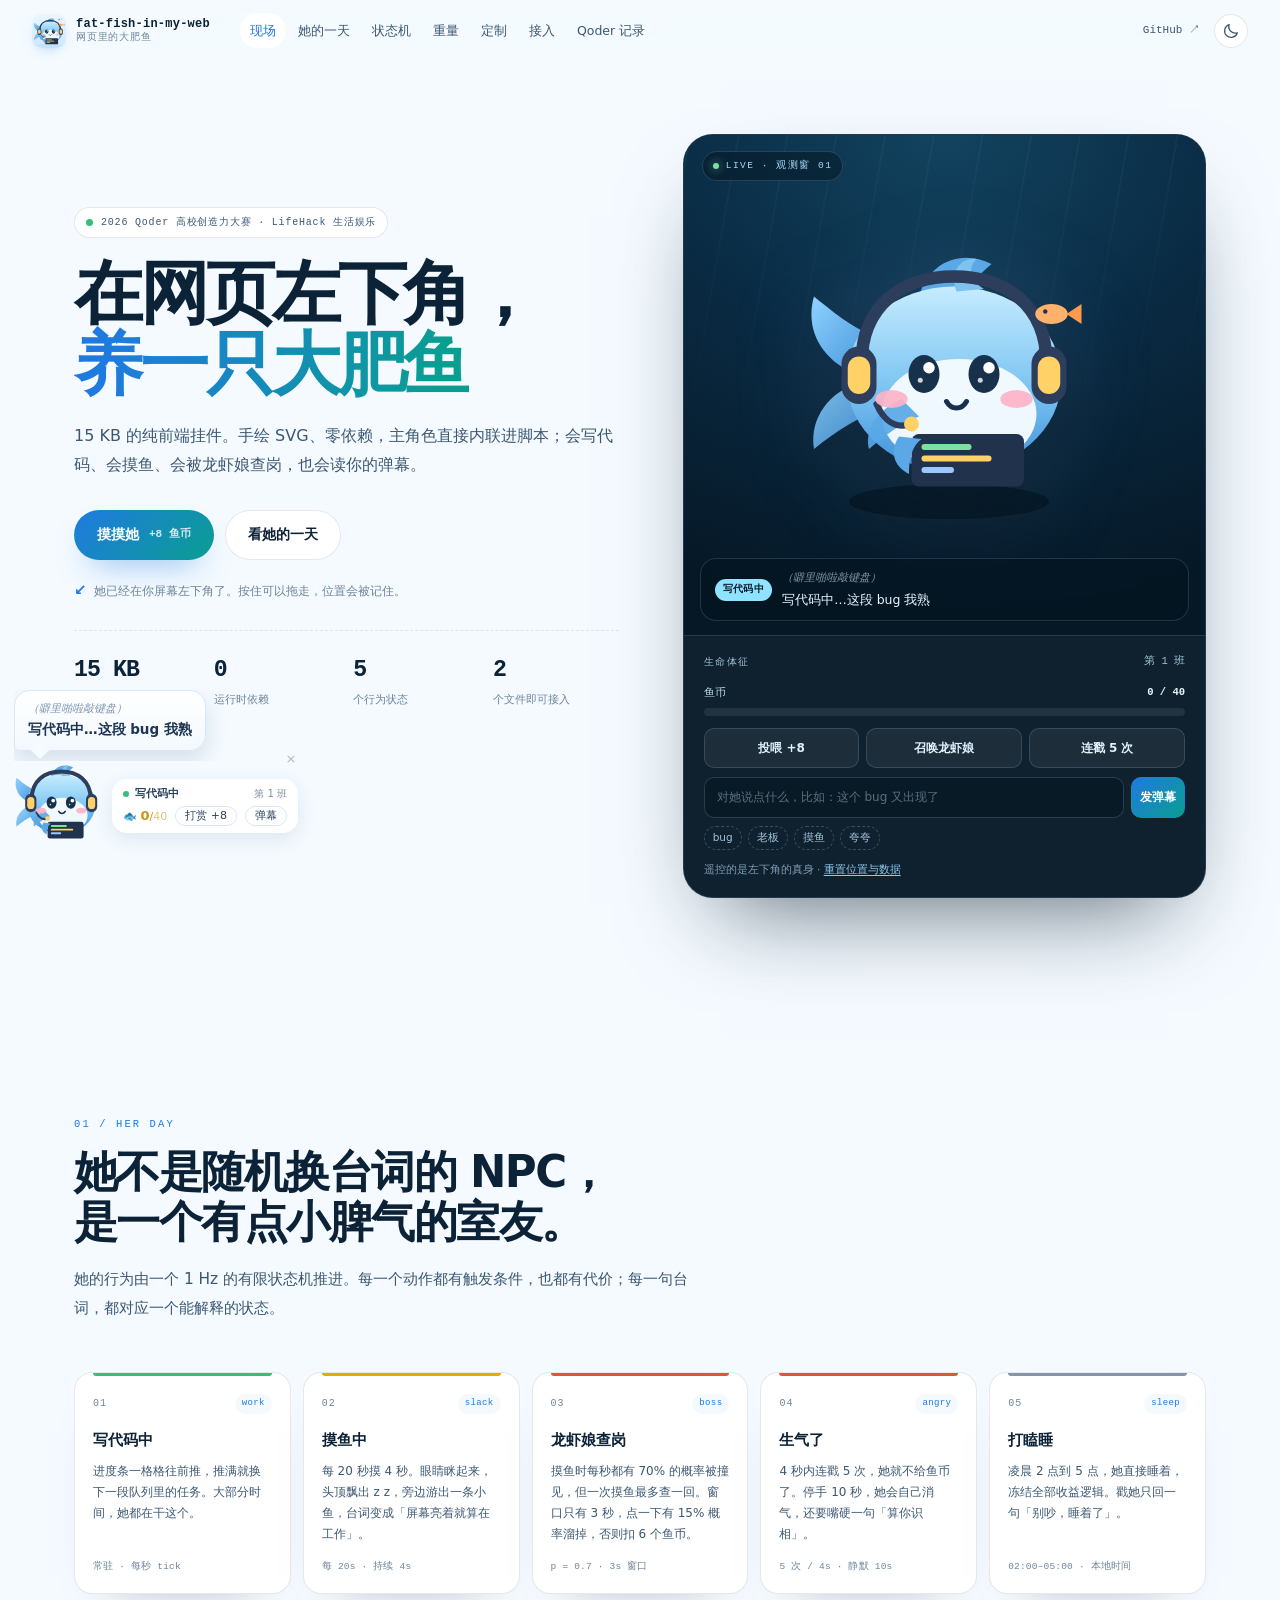
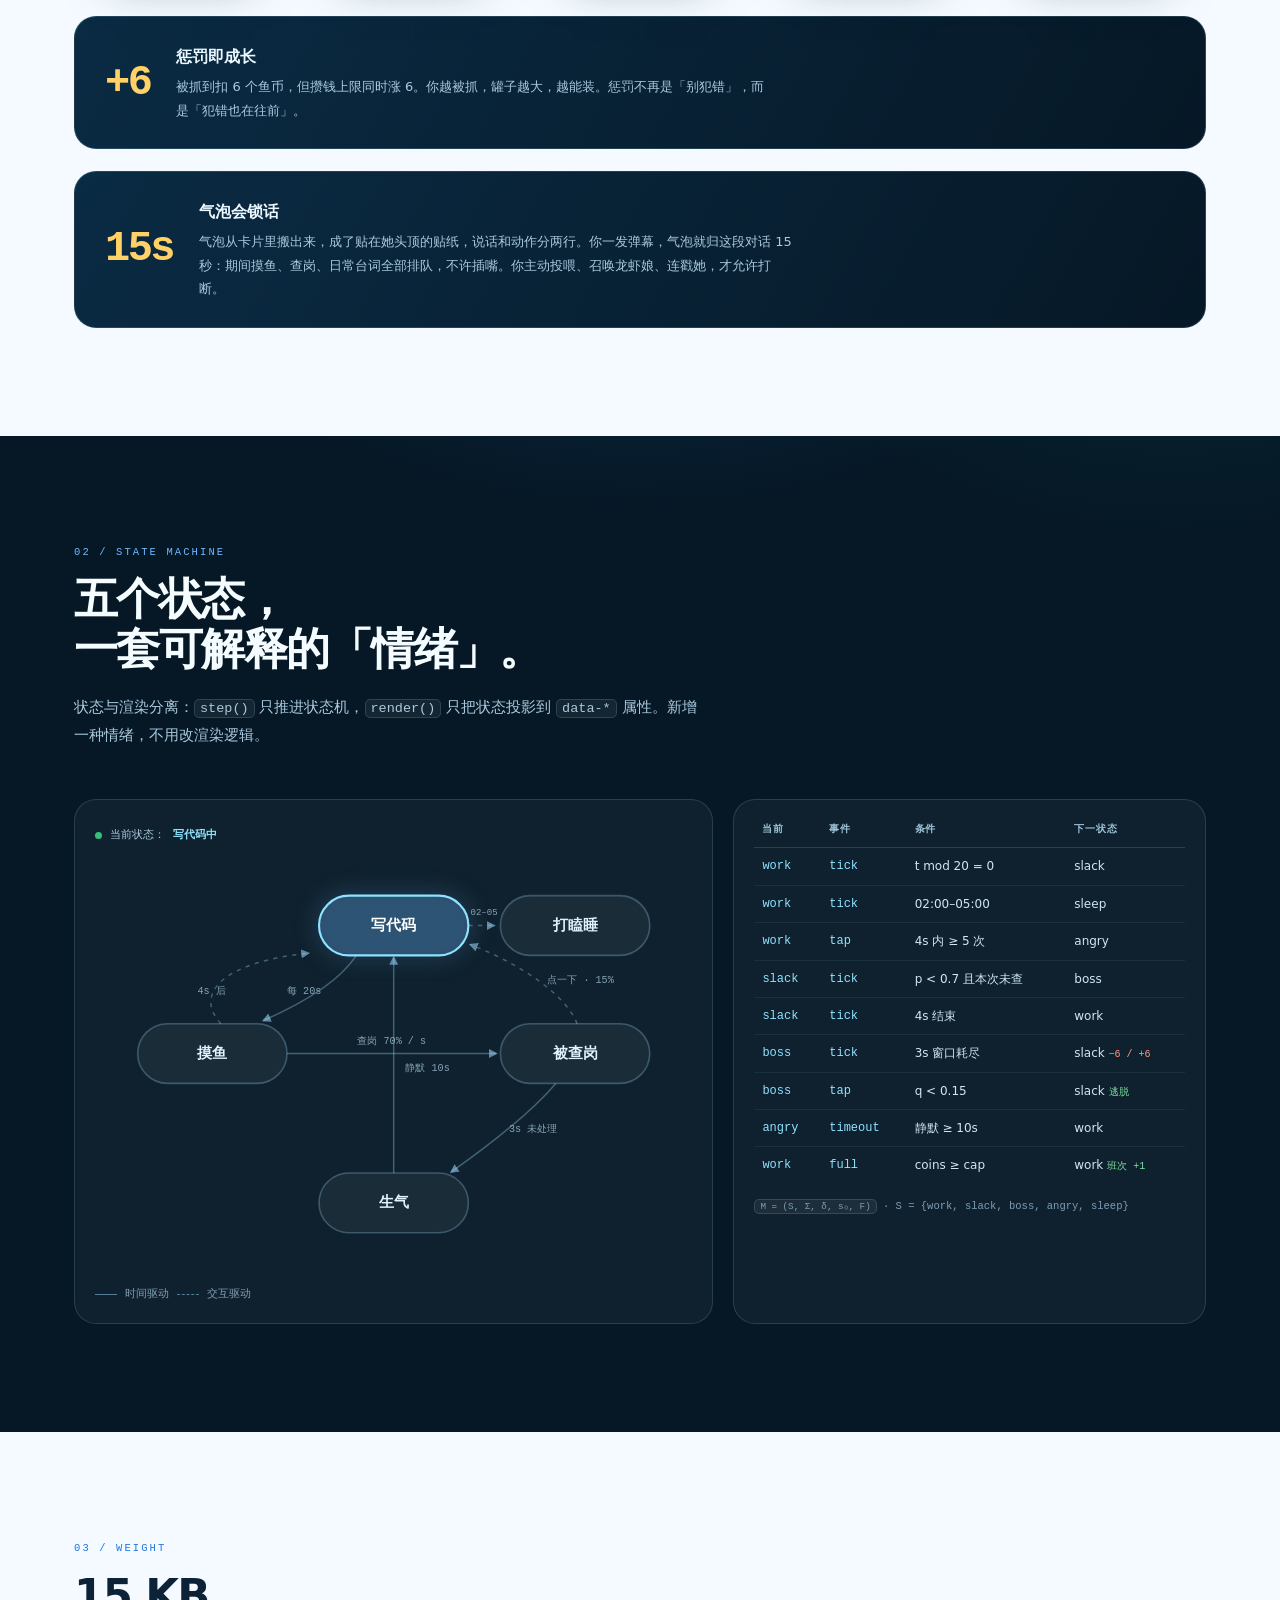
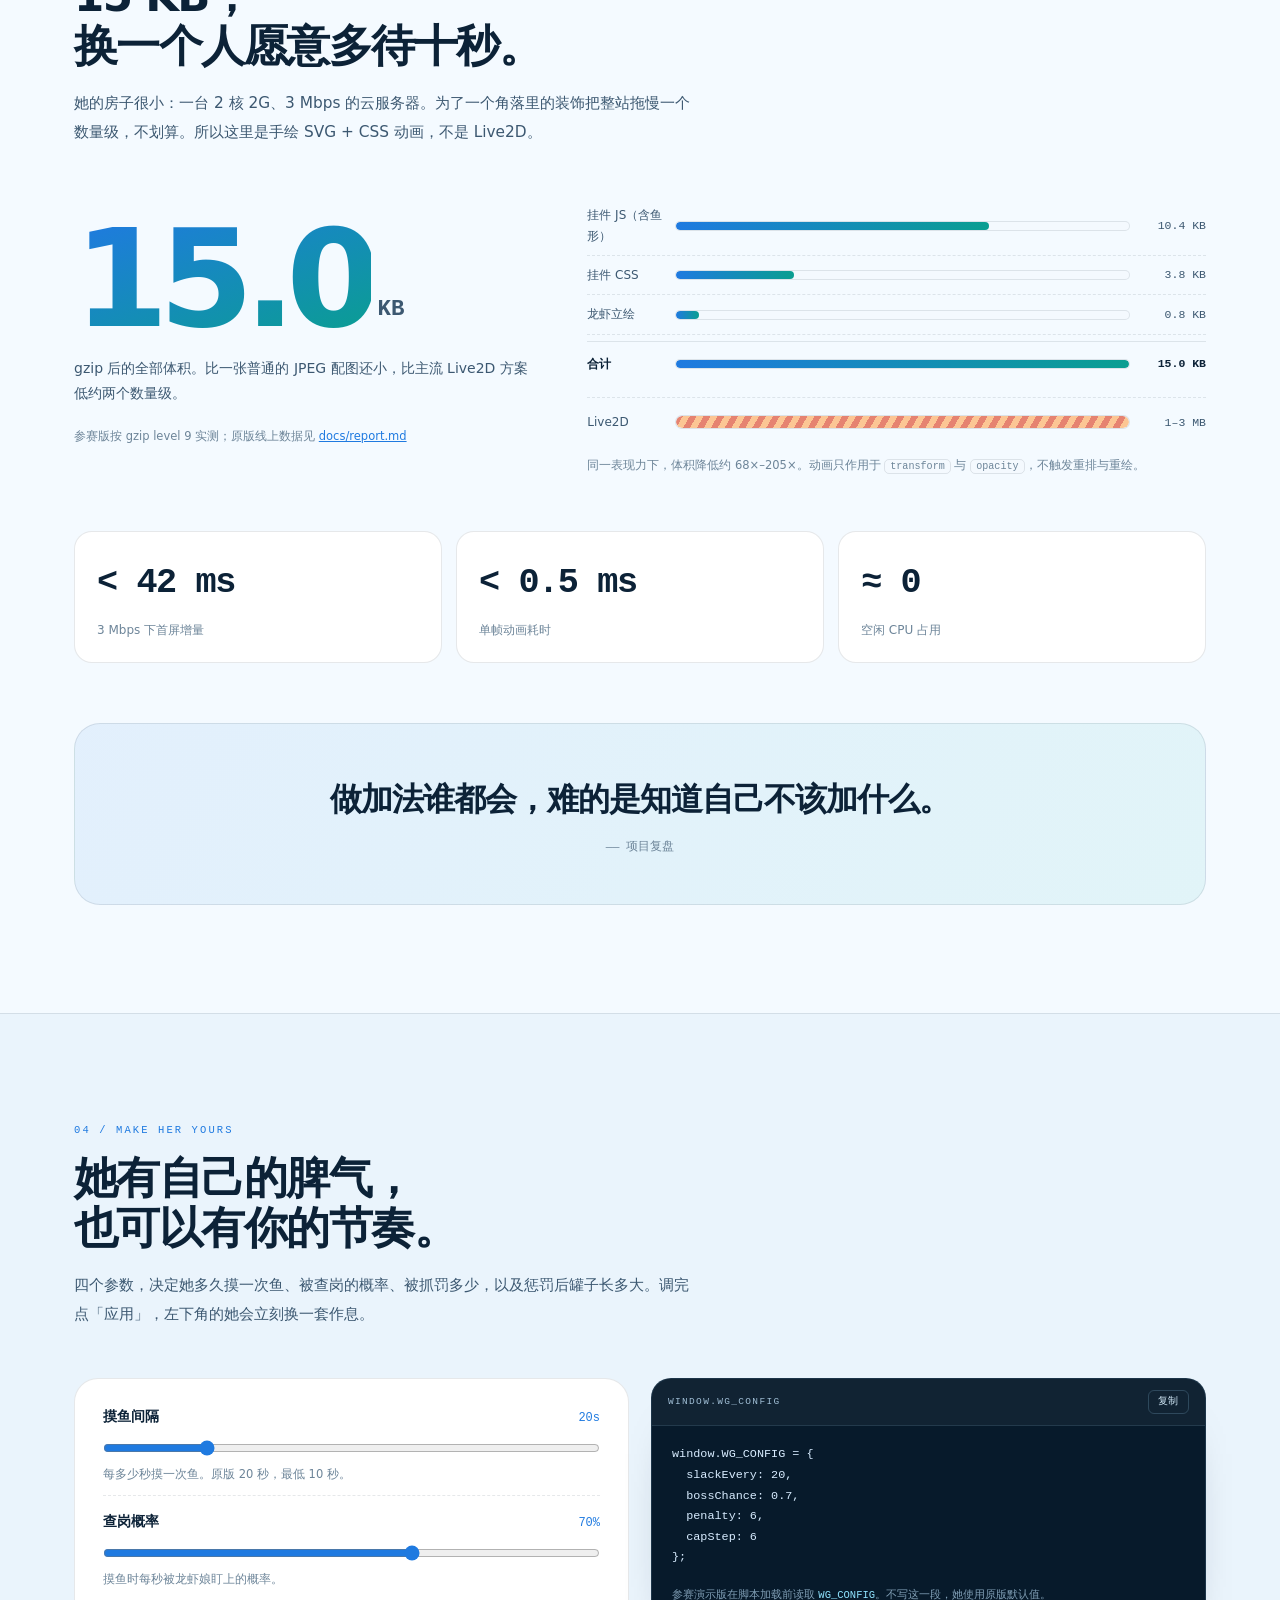
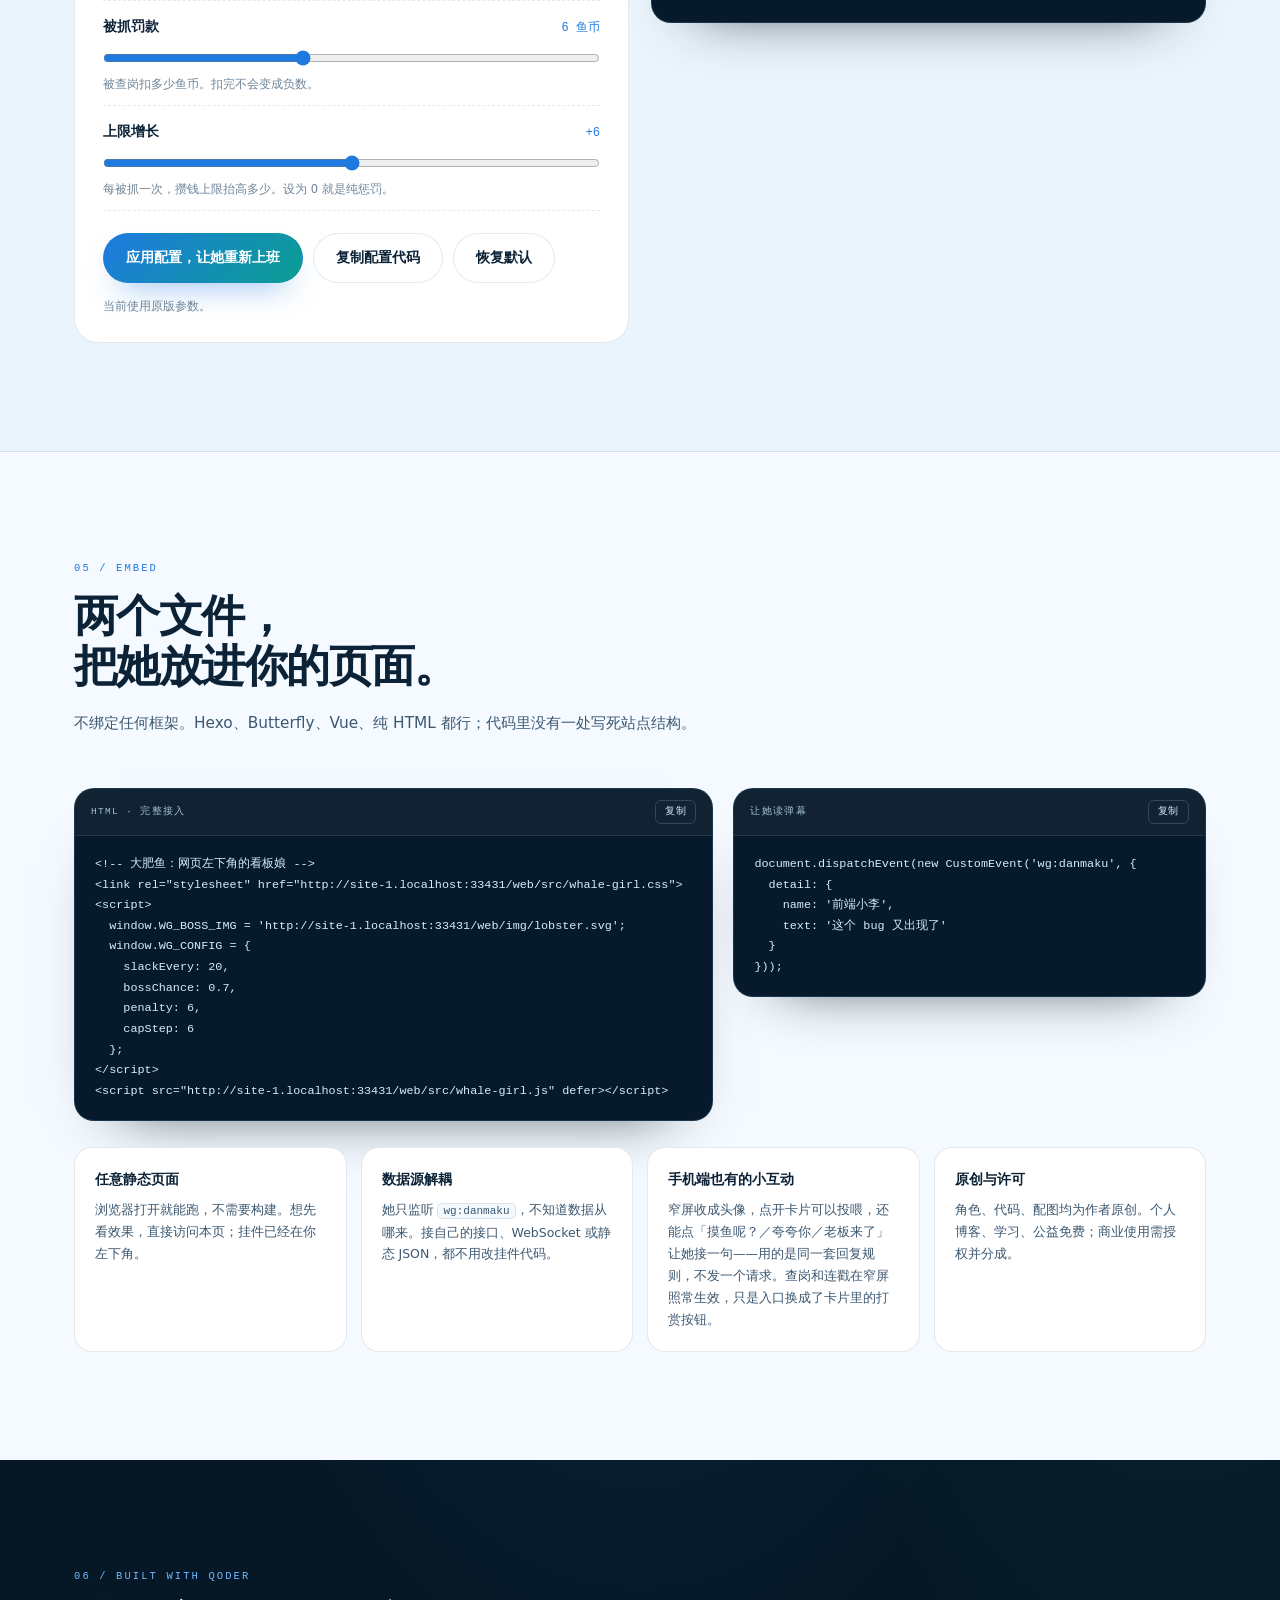
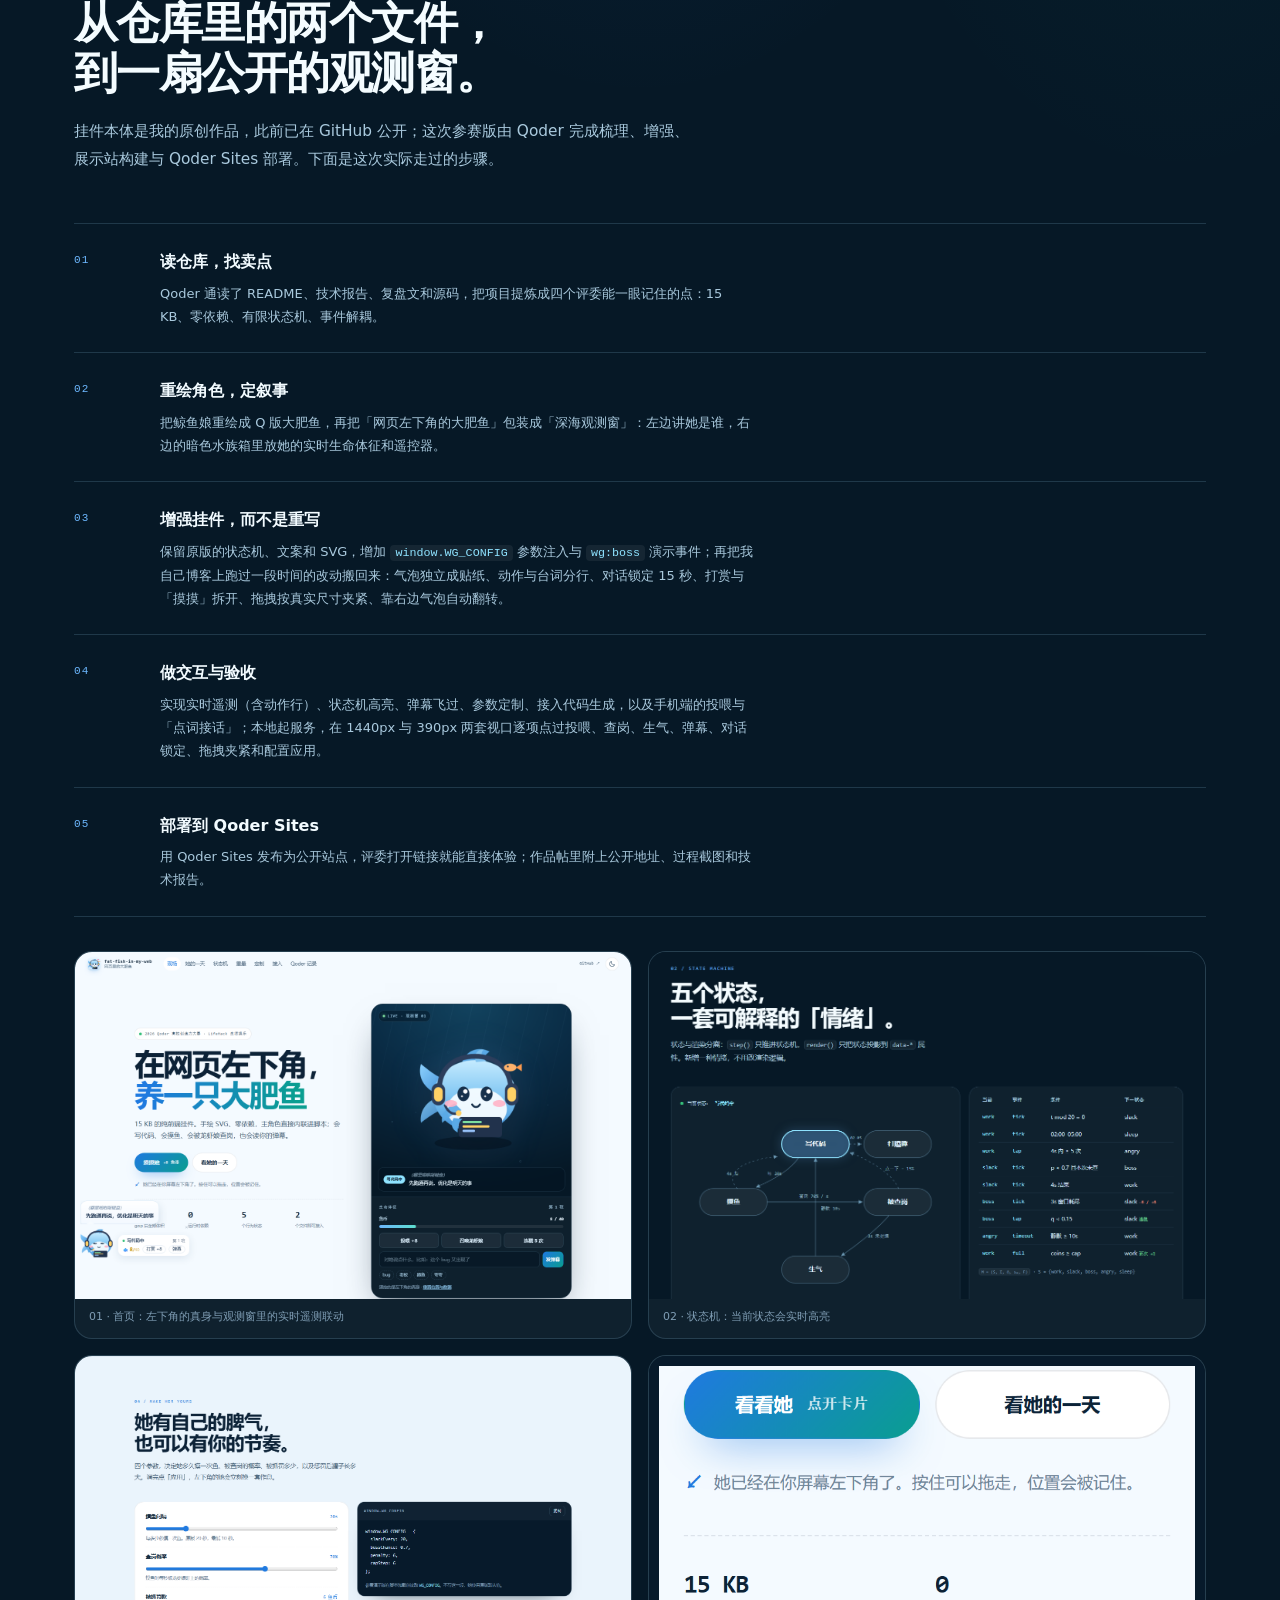
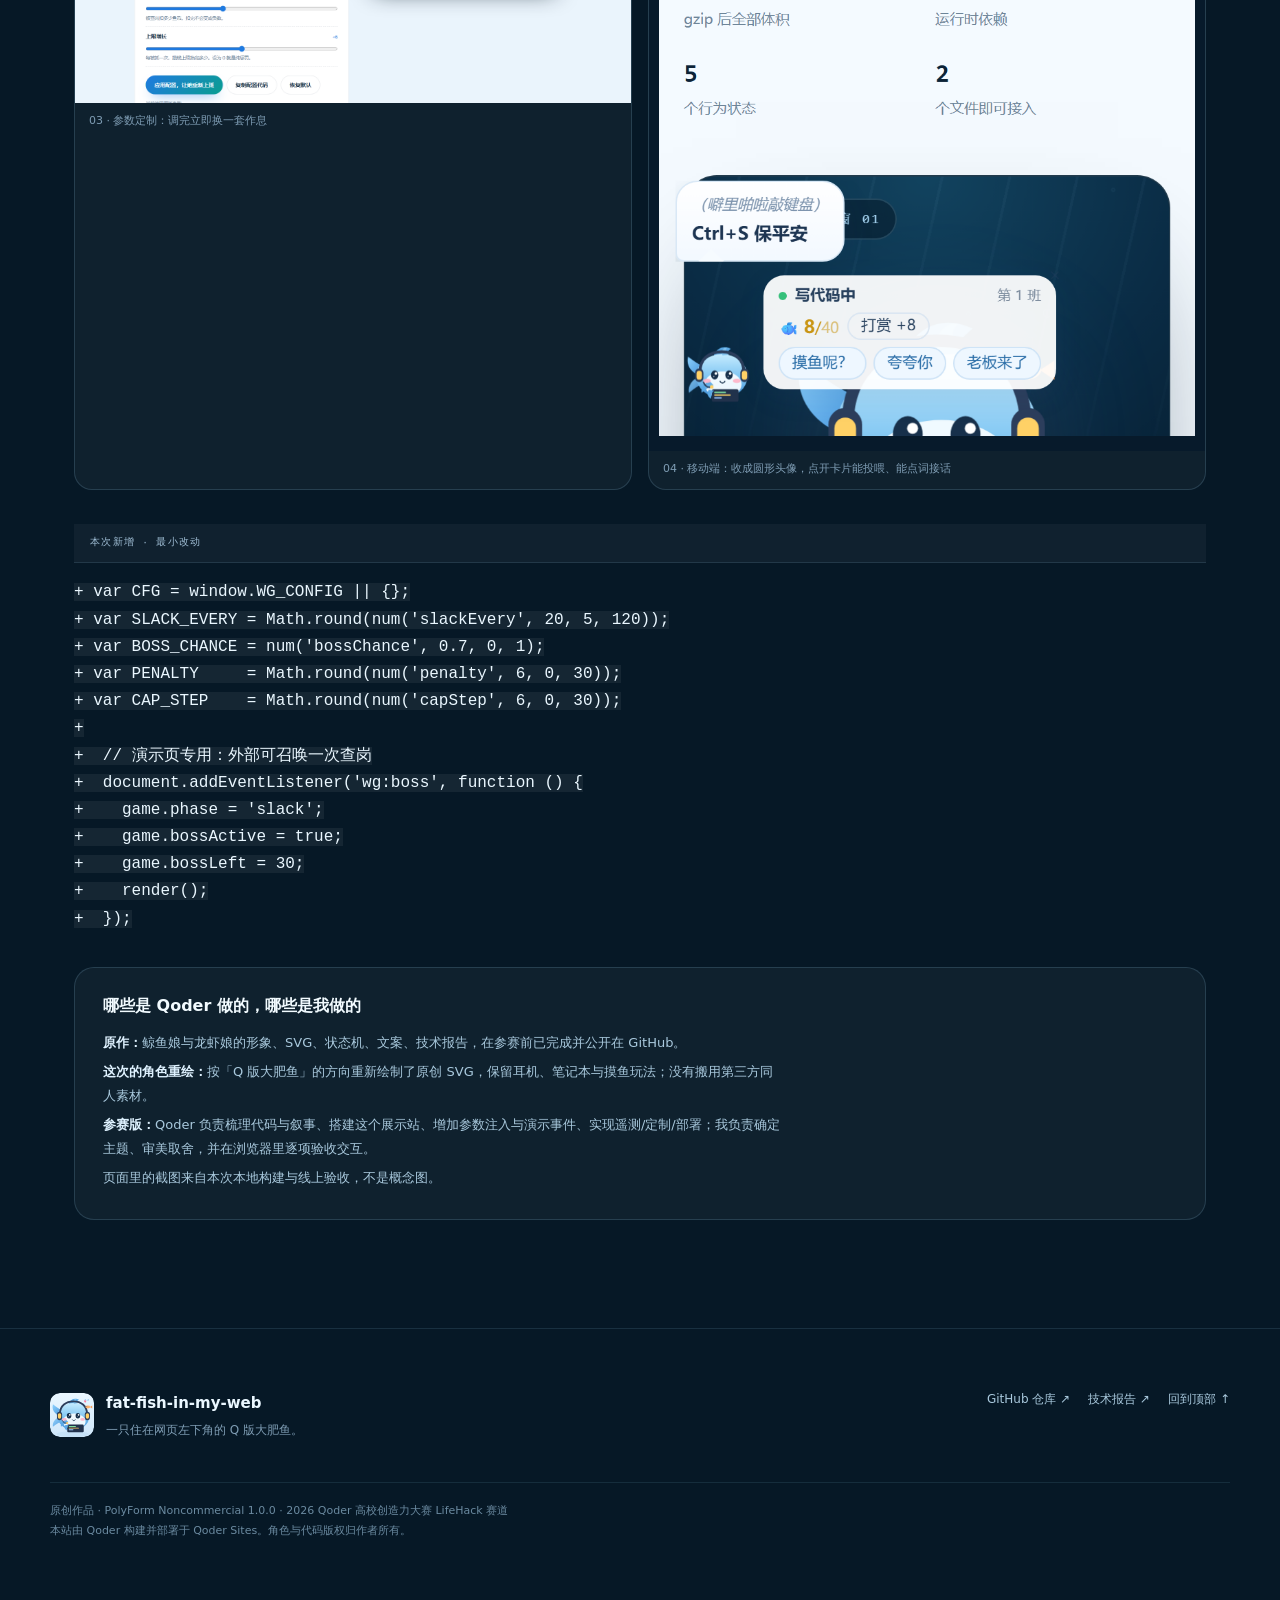
==== commit b1e424bb: "fix: 去掉气泡滚动条，并让查岗与连戳在窄屏照常可用 气泡尾巴探出盒子 8px，在 overflow-y:auto 下永远挂着一条用不上的滚动条； 窄屏 (<768px) 时控制台的两个遥控按钮被直" ====
--- a/web/index.html
+++ b/web/index.html
@@ -241,7 +241,7 @@
       <article class="tcard reveal" data-state="boss">
         <div class="tcard-top"><span class="tnum">03</span><span class="tstate">boss</span></div>
         <h3>龙虾娘查岗</h3>
-        <p>摸鱼时每秒 70% 概率被查岗，窗口只有 3 秒。点一下有 15% 概率溜掉，否则扣 6 个鱼币。</p>
+        <p>摸鱼时每秒都有 70% 的概率被撞见，但一次摸鱼最多查一回。窗口只有 3 秒，点一下有 15% 概率溜掉，否则扣 6 个鱼币。</p>
         <div class="tmeta">p = 0.7 · 3s 窗口</div>
       </article>
       <article class="tcard reveal" data-state="angry">
@@ -348,10 +348,10 @@
               <tr><td>work</td><td>tick</td><td>t mod 20 = 0</td><td>slack</td></tr>
               <tr><td>work</td><td>tick</td><td>02:00–05:00</td><td>sleep</td></tr>
               <tr><td>work</td><td>tap</td><td>4s 内 ≥ 5 次</td><td>angry</td></tr>
-              <tr><td>slack</td><td>tick</td><td>p &lt; 0.7</td><td>boss</td></tr>
+              <tr><td>slack</td><td>tick</td><td>p &lt; 0.7 且本次未查</td><td>boss</td></tr>
               <tr><td>slack</td><td>tick</td><td>4s 结束</td><td>work</td></tr>
-              <tr><td>boss</td><td>tick</td><td>3s 窗口耗尽</td><td>angry <span class="neg">−6 / +6</span></td></tr>
-              <tr><td>boss</td><td>tap</td><td>q &lt; 0.15</td><td>work <span class="pos">逃脱</span></td></tr>
+              <tr><td>boss</td><td>tick</td><td>3s 窗口耗尽</td><td>slack <span class="neg">−6 / +6</span></td></tr>
+              <tr><td>boss</td><td>tap</td><td>q &lt; 0.15</td><td>slack <span class="pos">逃脱</span></td></tr>
               <tr><td>angry</td><td>timeout</td><td>静默 ≥ 10s</td><td>work</td></tr>
               <tr><td>work</td><td>full</td><td>coins ≥ cap</td><td>work <span class="pos">班次 +1</span></td></tr>
             </tbody>
@@ -371,23 +371,23 @@
 
     <div class="weight-grid">
       <div class="weight-number reveal">
-        <div><span class="big">14.8</span><span class="unit">KB</span></div>
+        <div><span class="big">15.0</span><span class="unit">KB</span></div>
         <p>gzip 后的全部体积。比一张普通的 JPEG 配图还小，比主流 Live2D 方案低约两个数量级。</p>
         <p class="weight-source">参赛版按 gzip level 9 实测；原版线上数据见 <a href="https://github.com/JINRONG121312/whale-in-my-web/blob/main/docs/report.md" target="_blank" rel="noopener">docs/report.md</a></p>
       </div>
 
       <div class="weight-chart reveal">
-        <div class="size-row"><span class="size-name">挂件 JS（含鱼形）</span><div class="size-bar"><span style="--w:69%"></span></div><span class="size-num">10.2 KB</span></div>
-        <div class="size-row"><span class="size-name">挂件 CSS</span><div class="size-bar"><span style="--w:25%"></span></div><span class="size-num">3.7 KB</span></div>
+        <div class="size-row"><span class="size-name">挂件 JS（含鱼形）</span><div class="size-bar"><span style="--w:69%"></span></div><span class="size-num">10.4 KB</span></div>
+        <div class="size-row"><span class="size-name">挂件 CSS</span><div class="size-bar"><span style="--w:26%"></span></div><span class="size-num">3.8 KB</span></div>
         <div class="size-row"><span class="size-name">龙虾立绘</span><div class="size-bar"><span style="--w:5%"></span></div><span class="size-num">0.8 KB</span></div>
-        <div class="size-row size-row--total"><span class="size-name">合计</span><div class="size-bar"><span style="--w:100%"></span></div><span class="size-num">14.8 KB</span></div>
+        <div class="size-row size-row--total"><span class="size-name">合计</span><div class="size-bar"><span style="--w:100%"></span></div><span class="size-num">15.0 KB</span></div>
         <div class="size-row size-row--compare"><span class="size-name">Live2D</span><div class="size-bar size-bar--compare"><span style="--w:100%"></span></div><span class="size-num">1–3 MB</span></div>
-        <p class="chart-note">同一表现力下，体积降低约 69×–207×。动画只作用于 <code>transform</code> 与 <code>opacity</code>，不触发重排与重绘。</p>
+        <p class="chart-note">同一表现力下，体积降低约 68×–205×。动画只作用于 <code>transform</code> 与 <code>opacity</code>，不触发重排与重绘。</p>
       </div>
     </div>
 
     <div class="perf-grid">
-      <div class="perf-card reveal"><b>&lt; 40 ms</b><span>3 Mbps 下首屏增量</span></div>
+      <div class="perf-card reveal"><b>&lt; 42 ms</b><span>3 Mbps 下首屏增量</span></div>
       <div class="perf-card reveal"><b>&lt; 0.5 ms</b><span>单帧动画耗时</span></div>
       <div class="perf-card reveal"><b>≈ 0</b><span>空闲 CPU 占用</span></div>
     </div>
@@ -480,7 +480,7 @@
       </div>
       <div class="note-card reveal">
         <h3>手机端也有的小互动</h3>
-        <p>窄屏收成头像，点开卡片可以投喂，还能点「摸鱼呢？／夸夸你／老板来了」让她接一句——用的是同一套回复规则，不发一个请求。查岗与生气在手机端自动关闭。</p>
+        <p>窄屏收成头像，点开卡片可以投喂，还能点「摸鱼呢？／夸夸你／老板来了」让她接一句——用的是同一套回复规则，不发一个请求。查岗和连戳在窄屏照常生效，只是入口换成了卡片里的打赏按钮。</p>
       </div>
       <div class="note-card reveal">
         <h3>原创与许可</h3>
--- a/web/src/whale-girl.css
+++ b/web/src/whale-girl.css
@@ -101,17 +101,23 @@
 .wg-say {
   position: absolute;
   left: 4px;
-  bottom: calc(100% + 2px);
+  bottom: calc(100% - 8px);
   width: min(288px, calc(100vw - 44px));
   max-height: min(46vh, 360px);
+  /* 气泡的尾巴探出盒子 8px，不给这段内边距就会永远挂着一条滚动条 */
+  padding-bottom: 10px;
   overflow-y: auto;
   overscroll-behavior: contain;
   -webkit-overflow-scrolling: touch;
-  scrollbar-width: thin;
+  scrollbar-width: none;
   display: flex;
   flex-direction: column;
   gap: 6px;
   pointer-events: none;
+}
+
+.wg-say::-webkit-scrollbar {
+  display: none;
 }
 
 .wg-say > * {
@@ -383,7 +389,7 @@
     left: 0;
     right: 0;
     width: min(74vw, 300px);
-    bottom: calc(100% + 4px);
+    bottom: calc(100% - 6px);
     max-height: 40vh;
   }
 
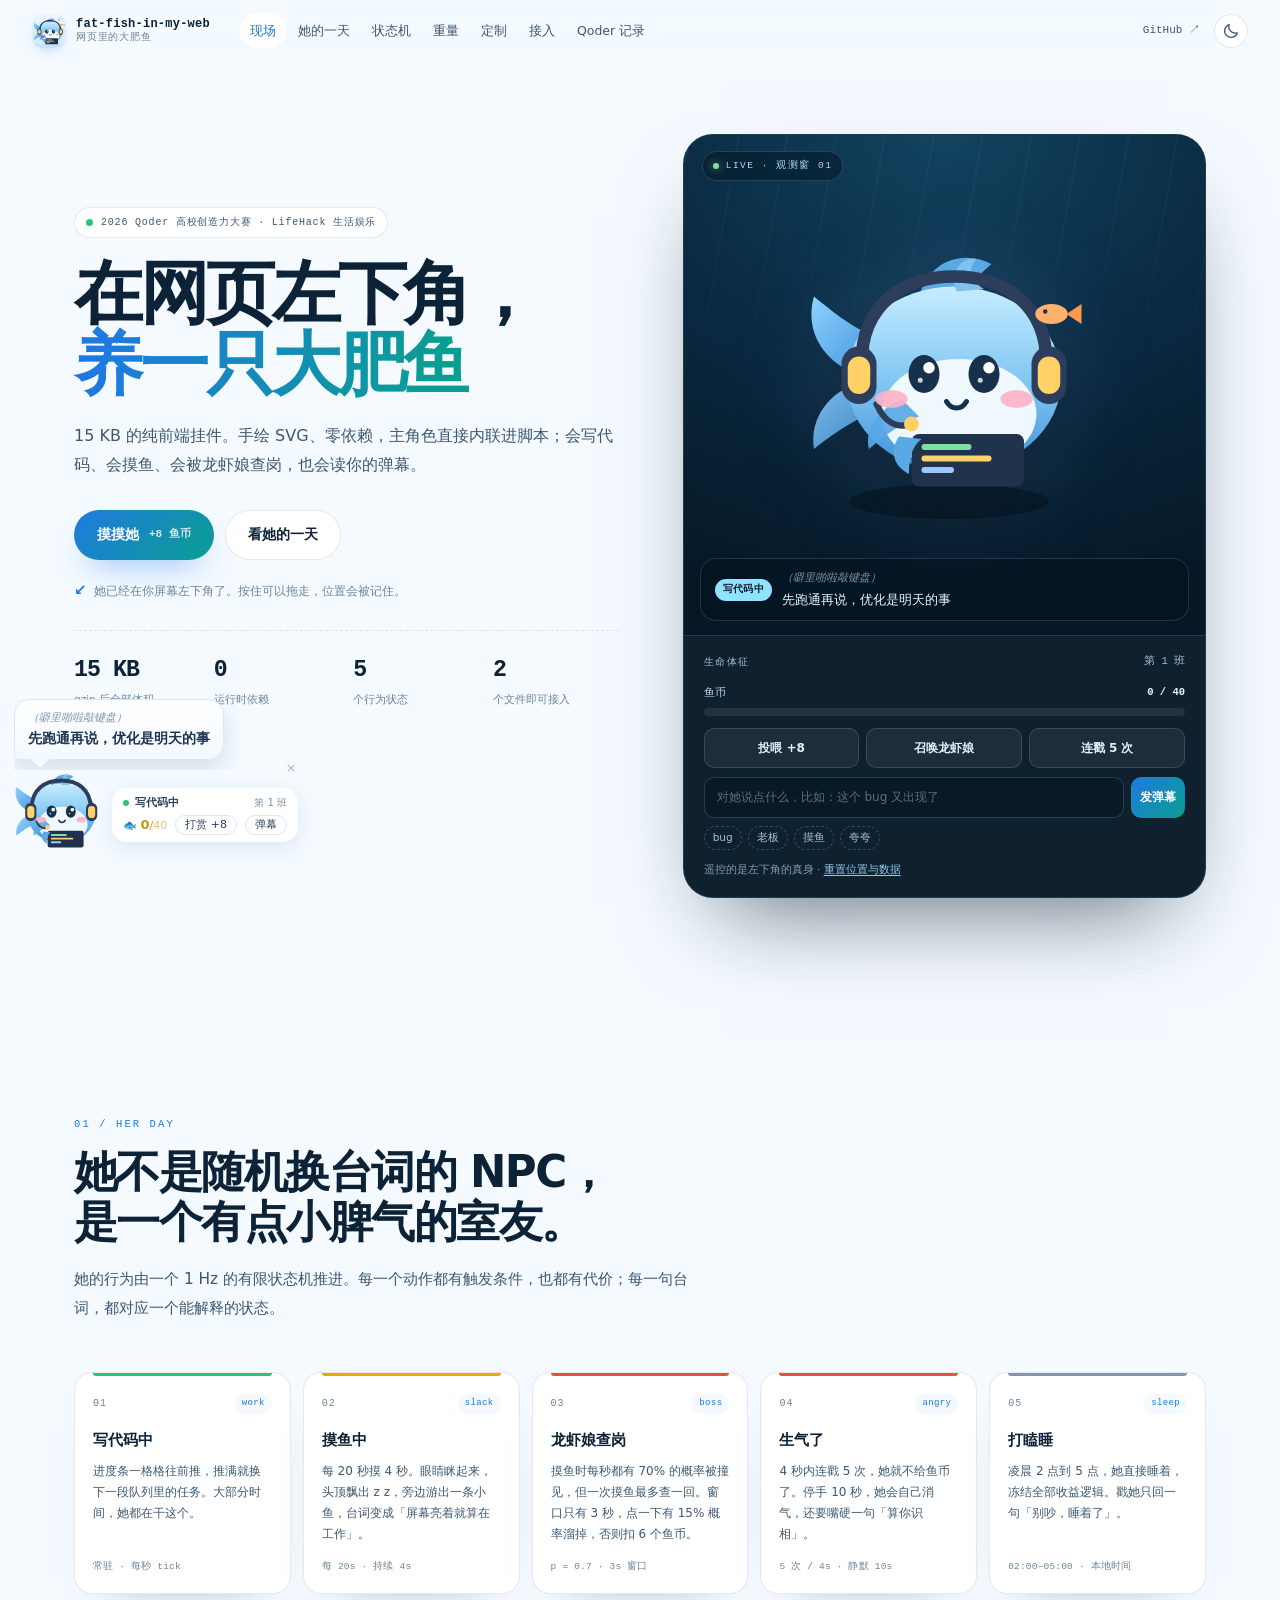
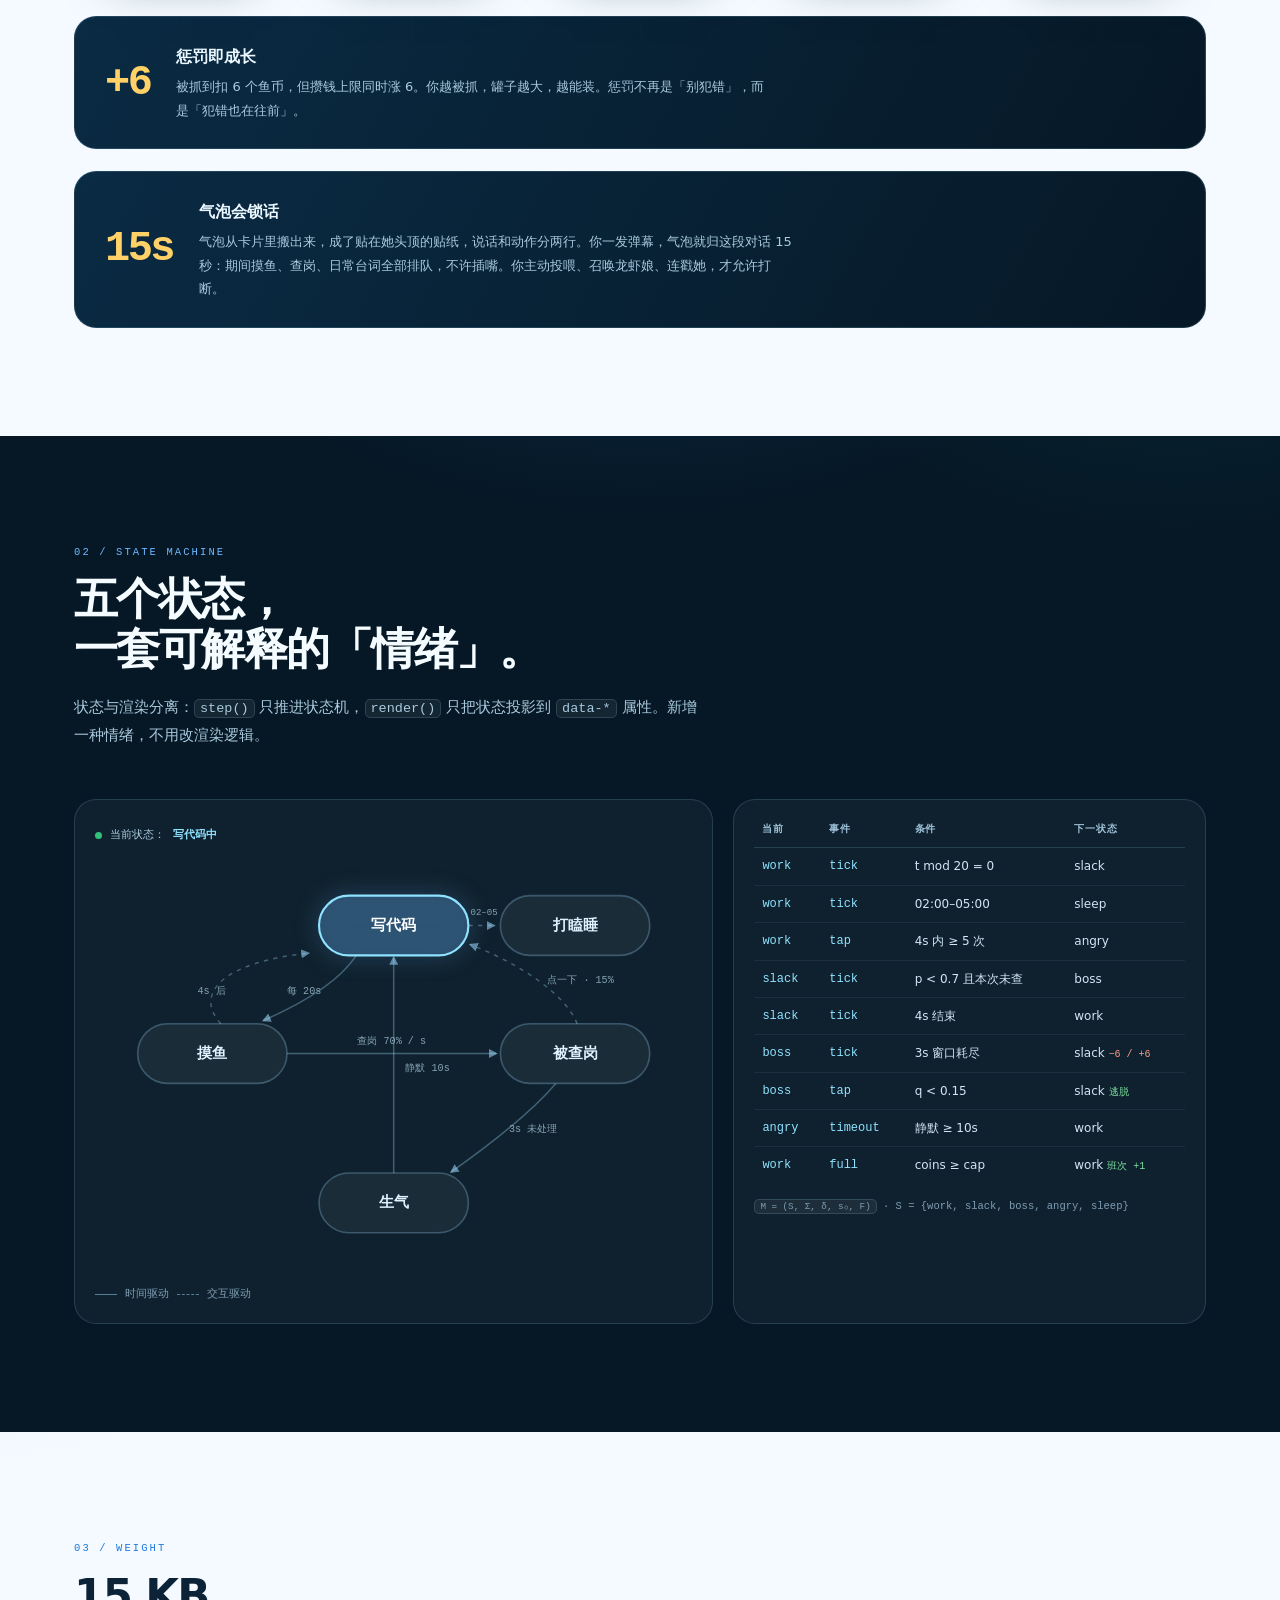
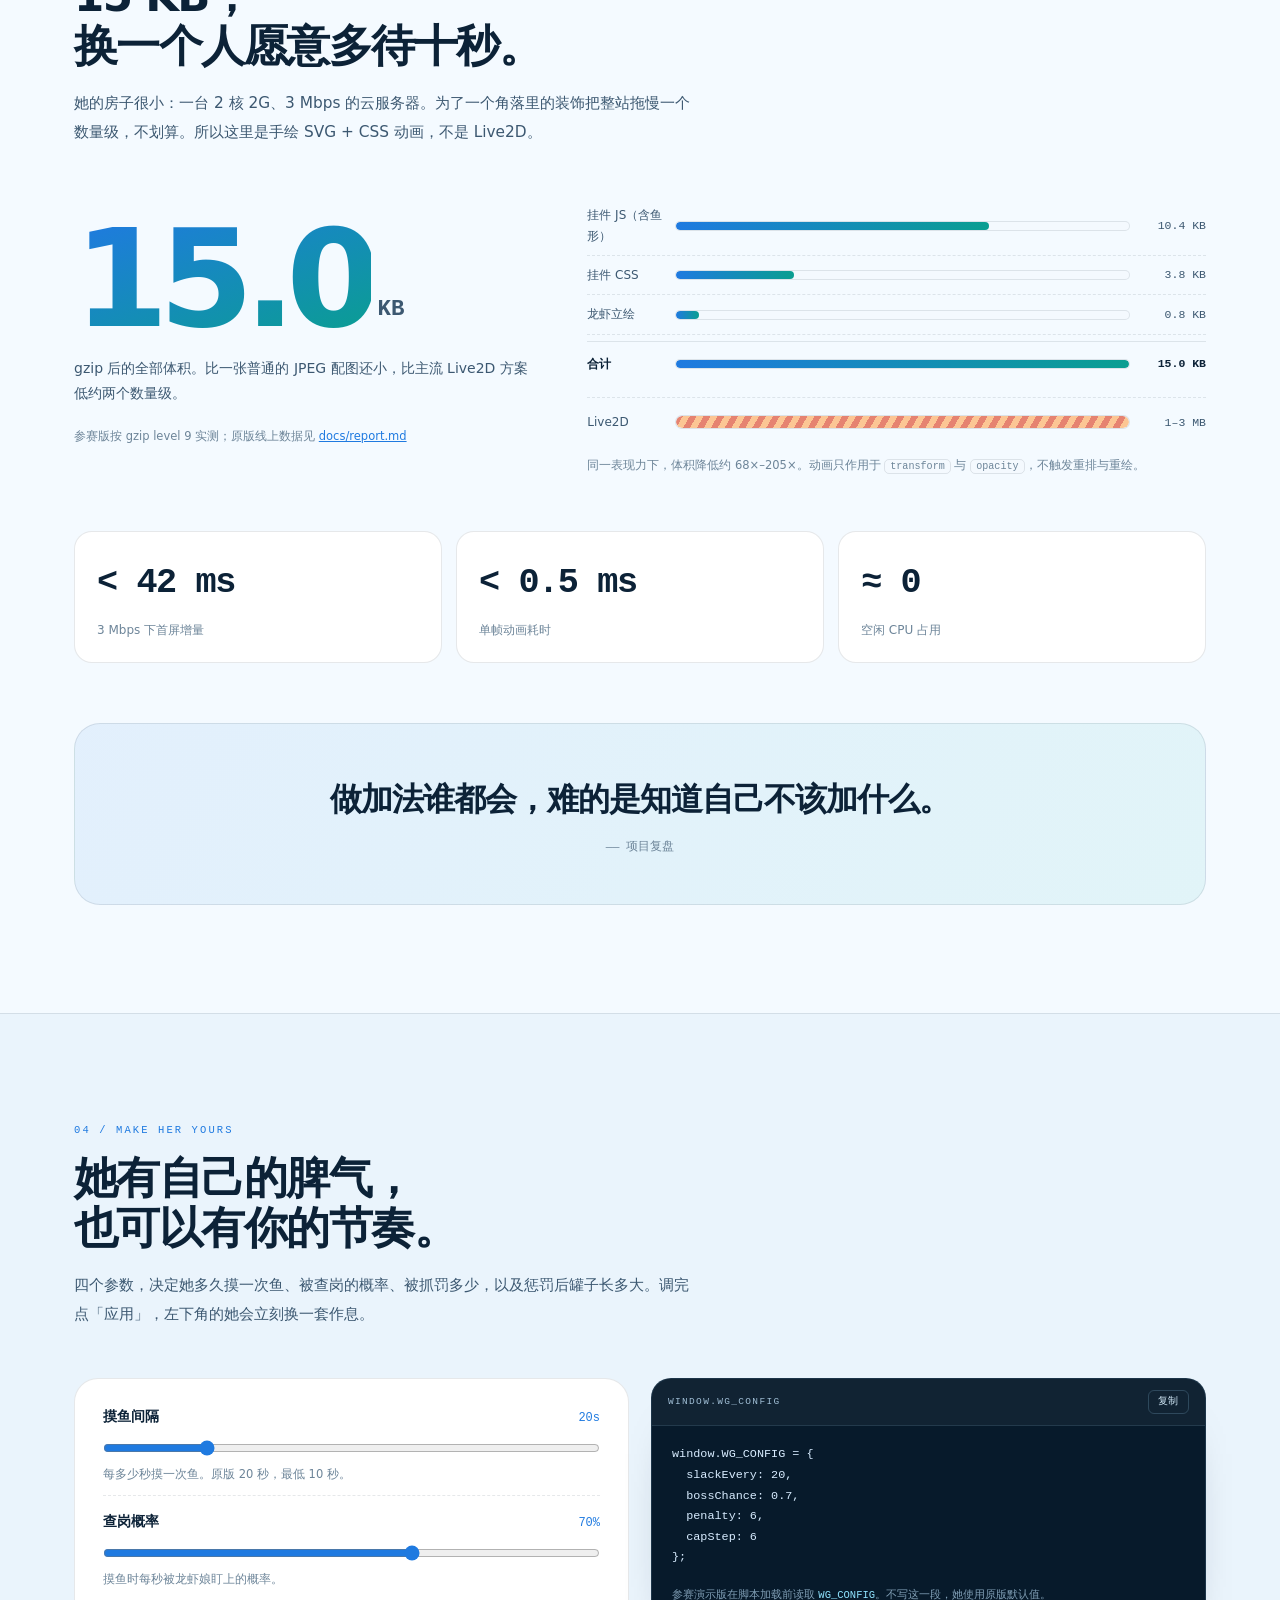
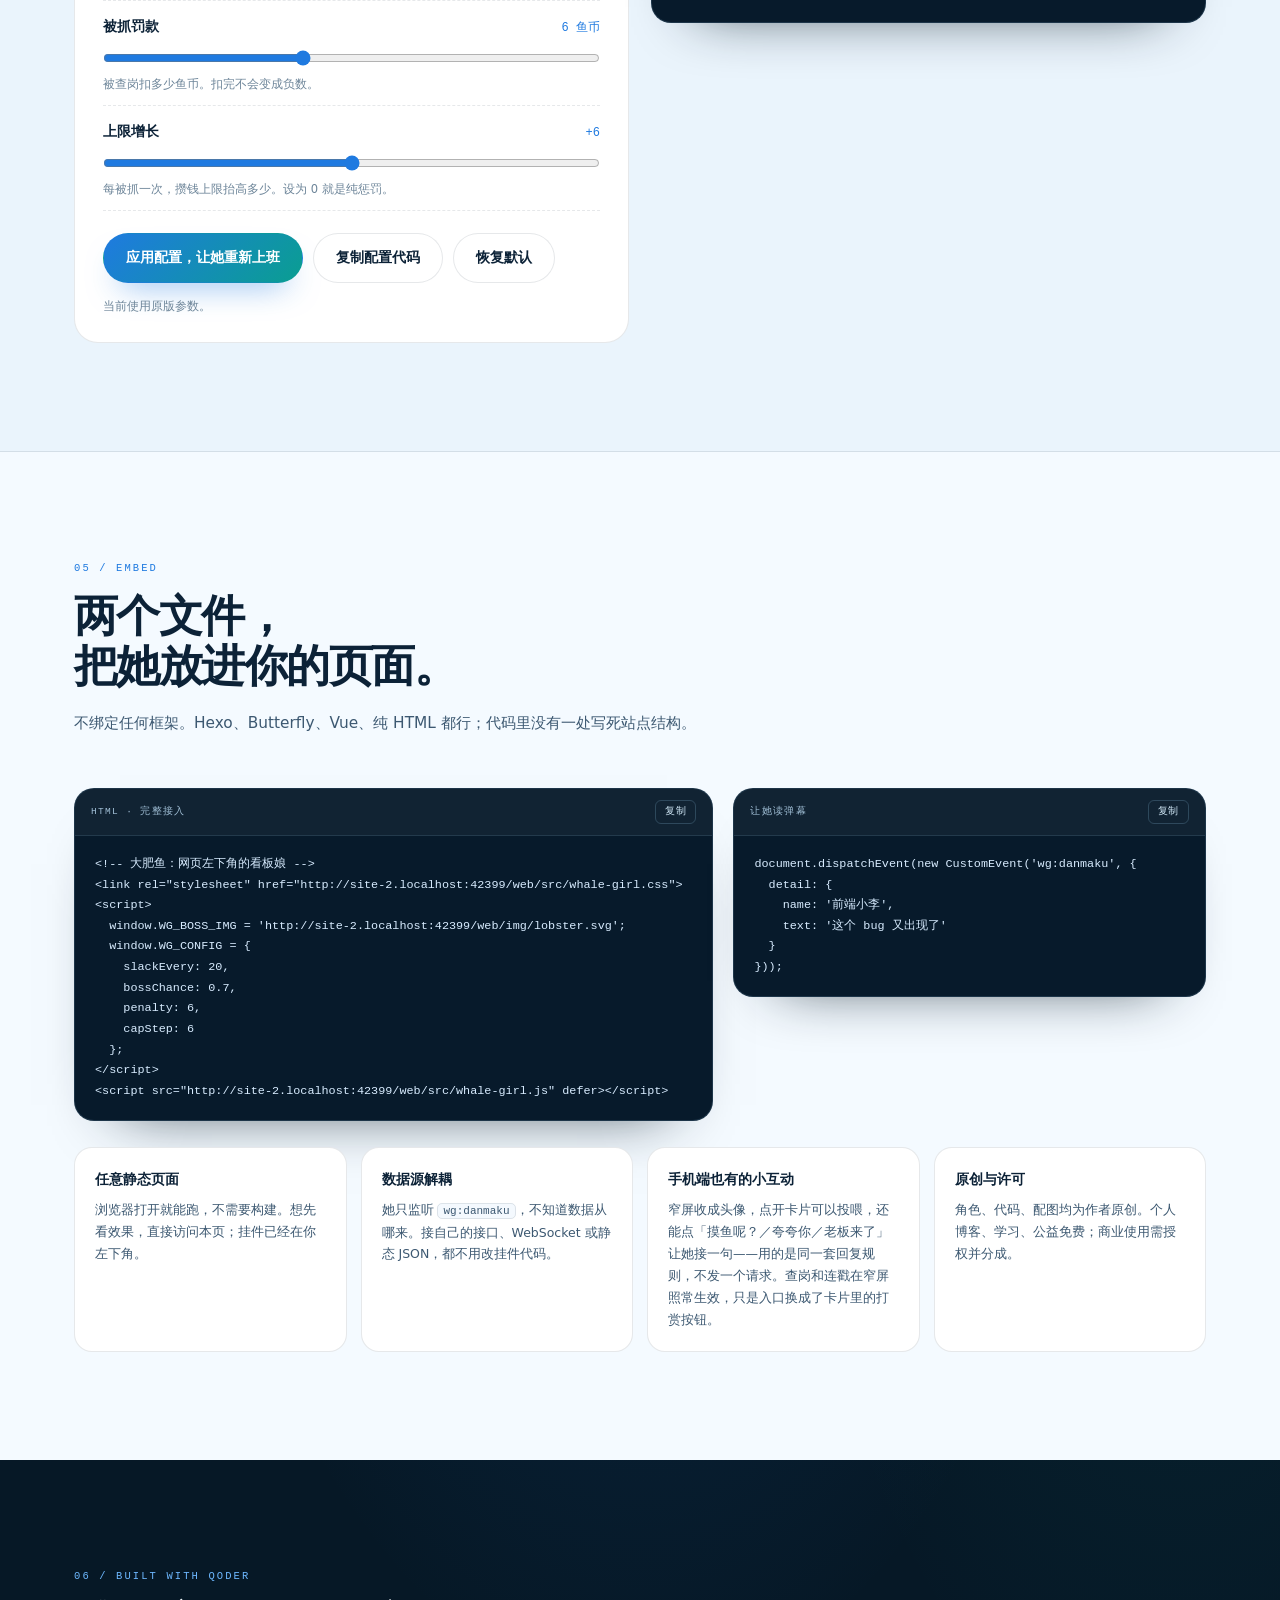
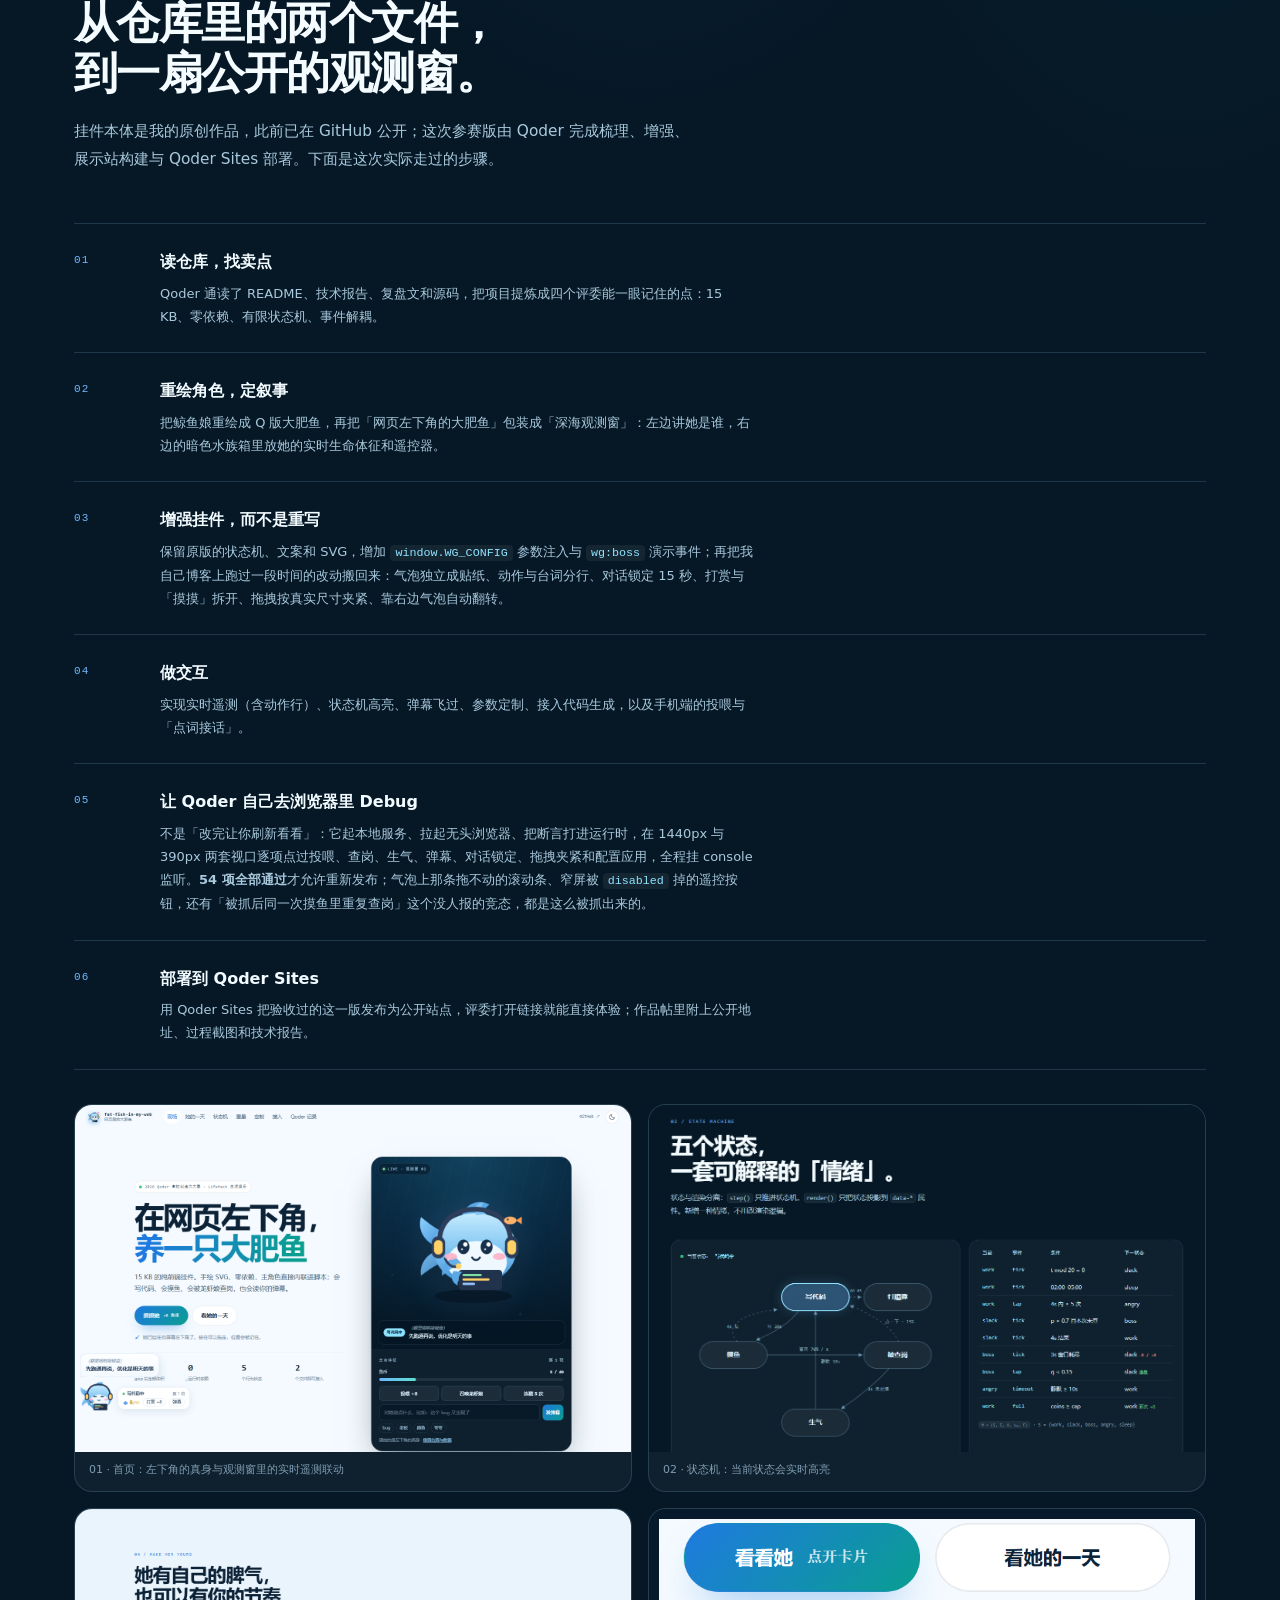
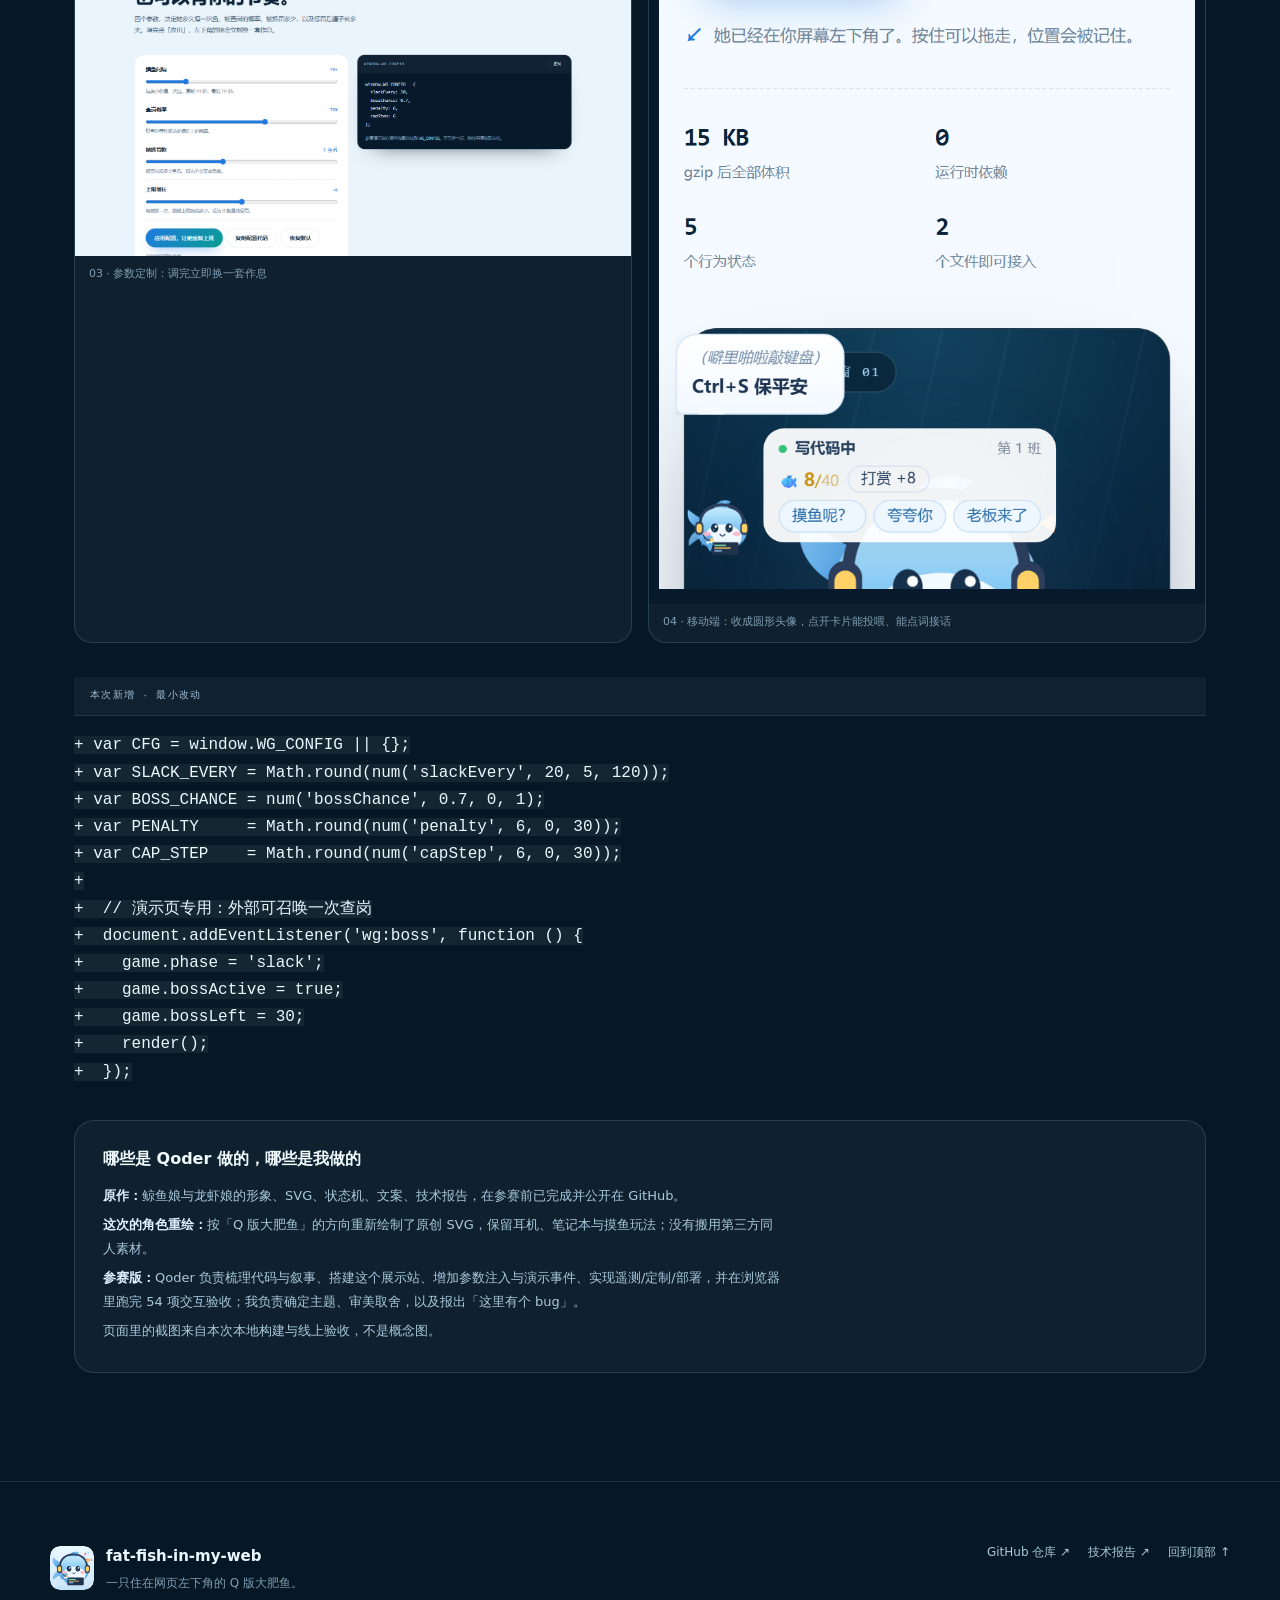
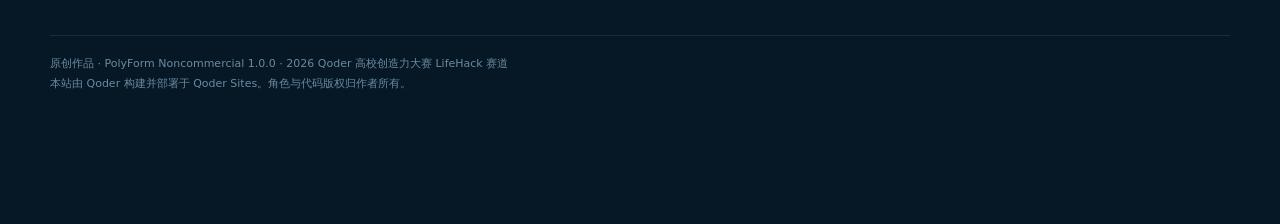
==== commit e80aa6cd: "docs: 署名改为公冰蓝，并把 Qoder 的浏览器调试写进构建记录 展示站的构建记录补上第 05 步「让 Qoder 自己去浏览器里 Debug」：起服务、 拉起无头浏览器、把断言打进运行时、两套" ====
--- a/web/index.html
+++ b/web/index.html
@@ -512,11 +512,15 @@
         </li>
         <li class="reveal">
           <span class="step">04</span>
-          <div><h3>做交互与验收</h3><p>实现实时遥测（含动作行）、状态机高亮、弹幕飞过、参数定制、接入代码生成，以及手机端的投喂与「点词接话」；本地起服务，在 1440px 与 390px 两套视口逐项点过投喂、查岗、生气、弹幕、对话锁定、拖拽夹紧和配置应用。</p></div>
+          <div><h3>做交互</h3><p>实现实时遥测（含动作行）、状态机高亮、弹幕飞过、参数定制、接入代码生成，以及手机端的投喂与「点词接话」。</p></div>
         </li>
         <li class="reveal">
           <span class="step">05</span>
-          <div><h3>部署到 Qoder Sites</h3><p>用 Qoder Sites 发布为公开站点，评委打开链接就能直接体验；作品帖里附上公开地址、过程截图和技术报告。</p></div>
+          <div><h3>让 Qoder 自己去浏览器里 Debug</h3><p>不是「改完让你刷新看看」：它起本地服务、拉起无头浏览器、把断言打进运行时，在 1440px 与 390px 两套视口逐项点过投喂、查岗、生气、弹幕、对话锁定、拖拽夹紧和配置应用，全程挂 console 监听。<b>54 项全部通过</b>才允许重新发布；气泡上那条拖不动的滚动条、窄屏被 <code>disabled</code> 掉的遥控按钮，还有「被抓后同一次摸鱼里重复查岗」这个没人报的竞态，都是这么被抓出来的。</p></div>
+        </li>
+        <li class="reveal">
+          <span class="step">06</span>
+          <div><h3>部署到 Qoder Sites</h3><p>用 Qoder Sites 把验收过的这一版发布为公开站点，评委打开链接就能直接体验；作品帖里附上公开地址、过程截图和技术报告。</p></div>
         </li>
       </ol>
 
@@ -560,7 +564,7 @@
         <h3>哪些是 Qoder 做的，哪些是我做的</h3>
         <p><b>原作：</b>鲸鱼娘与龙虾娘的形象、SVG、状态机、文案、技术报告，在参赛前已完成并公开在 GitHub。</p>
         <p><b>这次的角色重绘：</b>按「Q 版大肥鱼」的方向重新绘制了原创 SVG，保留耳机、笔记本与摸鱼玩法；没有搬用第三方同人素材。</p>
-        <p><b>参赛版：</b>Qoder 负责梳理代码与叙事、搭建这个展示站、增加参数注入与演示事件、实现遥测/定制/部署；我负责确定主题、审美取舍，并在浏览器里逐项验收交互。</p>
+        <p><b>参赛版：</b>Qoder 负责梳理代码与叙事、搭建这个展示站、增加参数注入与演示事件、实现遥测/定制/部署，并在浏览器里跑完 54 项交互验收；我负责确定主题、审美取舍，以及报出「这里有个 bug」。</p>
         <p>页面里的截图来自本次本地构建与线上验收，不是概念图。</p>
       </div>
     </section>
